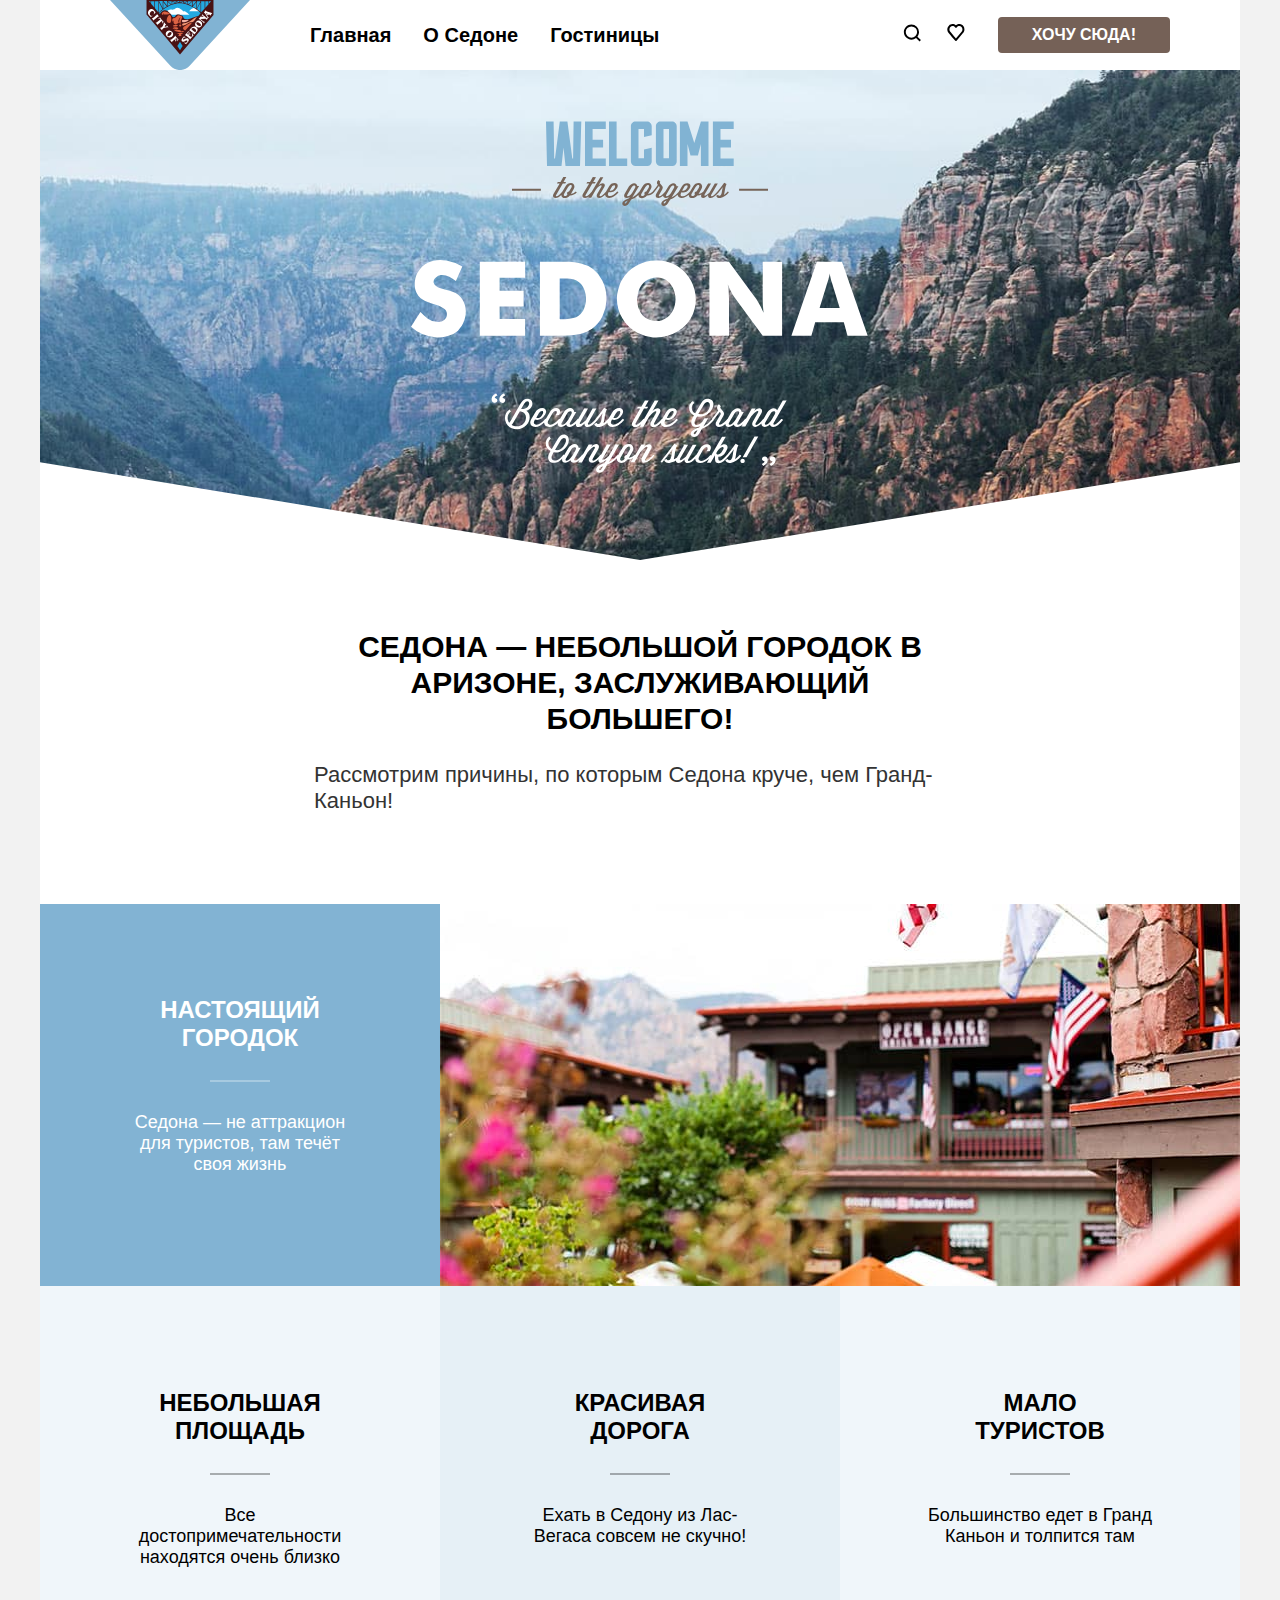
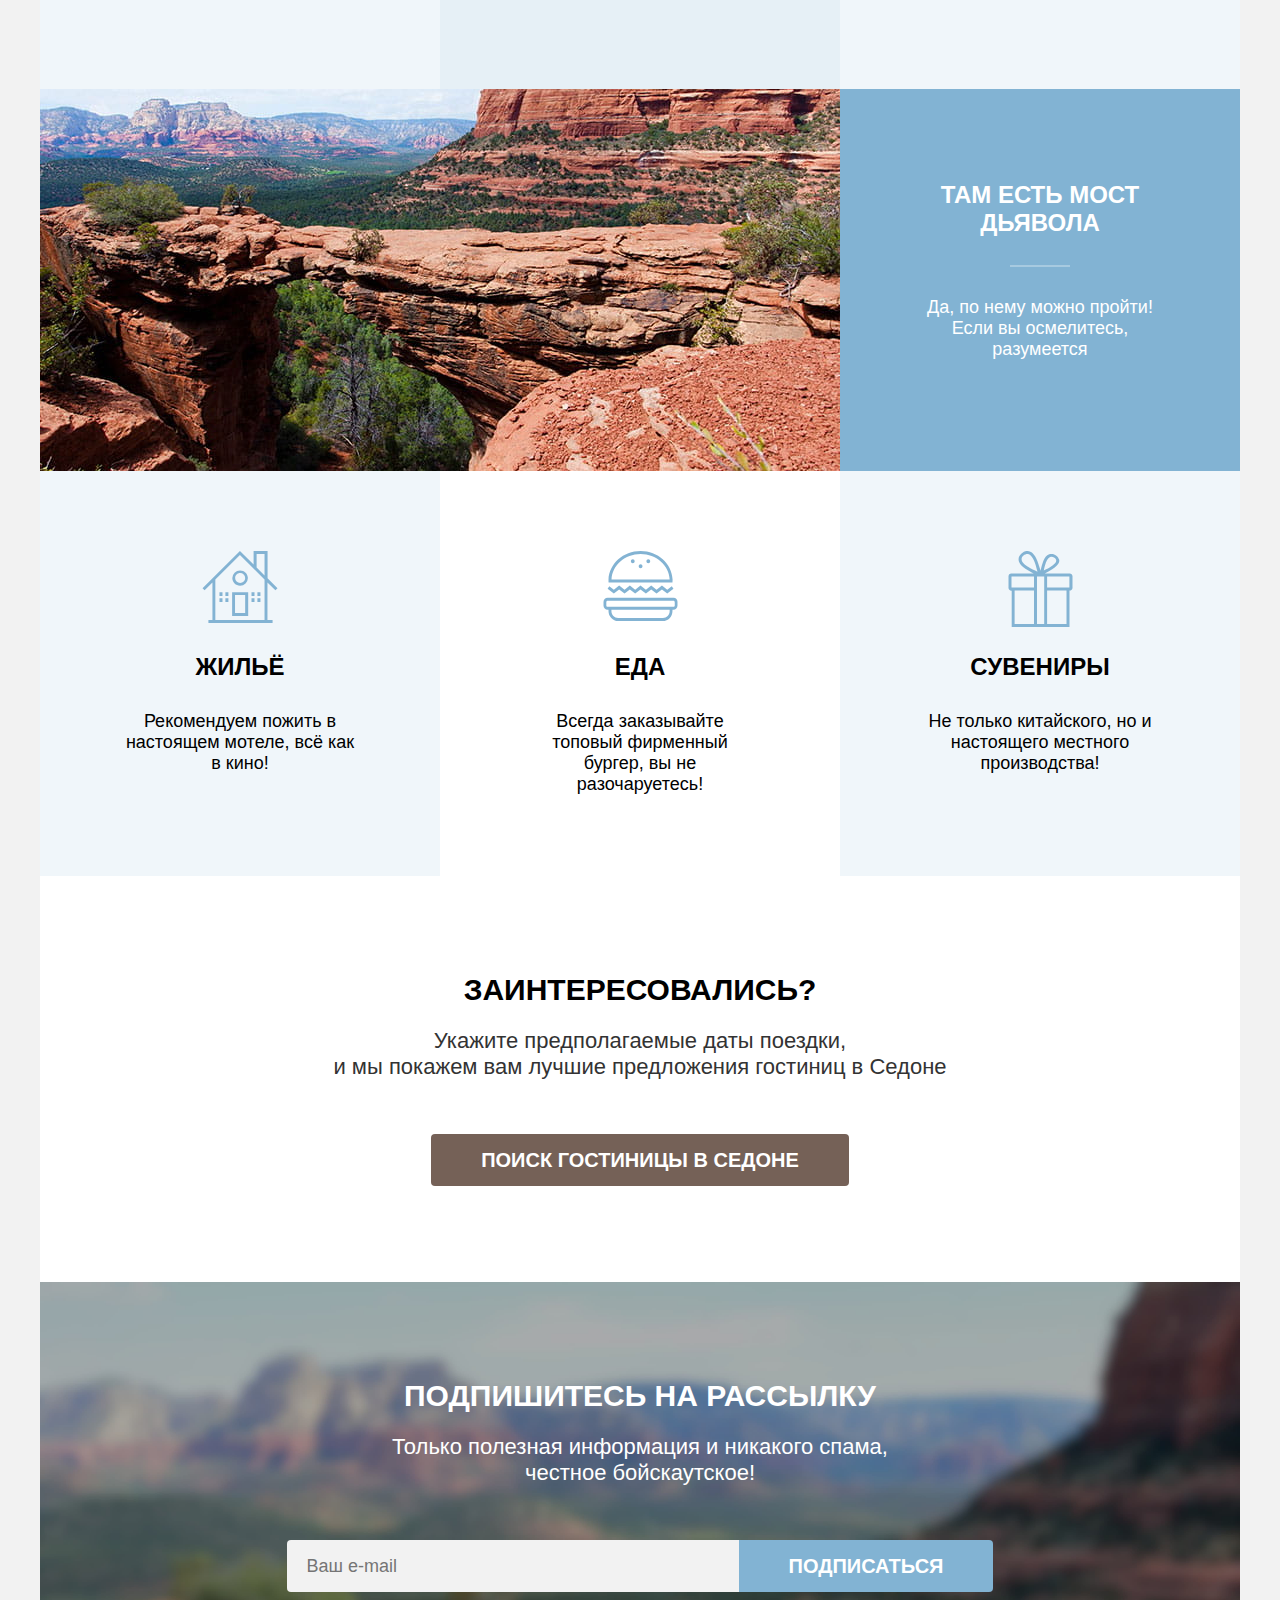
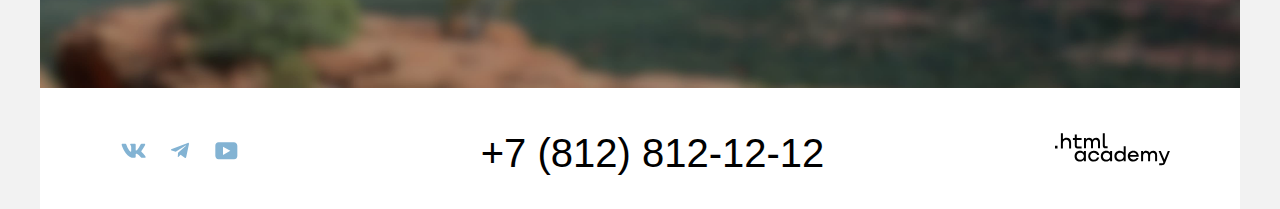
==== index.html @ ad63bca6 "Merge pull request #5 from Nitay99/master" ====
<!DOCTYPE html>
<html lang="ru">
  <head>
    <meta charset="utf-8">
    <title>HTML Academy: Седона</title>
    <link rel="stylesheet" href="styles/style.css">
  </head>
  <body>
    <div class="wrapper">
      <header class="page-header" data-test="header">
        <div class="container header-container">
          <nav class="navigation">
            <a href="index.html" class="header-logo">
              <img src="images/header/logo-sedona.svg" class="header-logo-image" width="140" height="70" alt="Логотип Седона">
            </a>
            <ul class="menu navigation-list">
              <li class="navigation-item">
                <a class="navigation-link navigation-link-current">Главная</a>
              </li>
              <li class="navigation-item">
                <a class="navigation-link" href="#">О Седоне</a>
              </li>
              <li class="navigation-item">
                <a class="navigation-link" href="catalog.html">Гостиницы</a>
              </li>
            </ul>
          </nav>

          <ul class="menu menu-user">
            <li class="menu-user-item menu-user-item-search">
              <a class="menu-user-button menu-user-button-search" href="">
                <img src="images/header/icon-search.svg" alt="Поиск" width="18" height="18" class="menu-user-button-image">
              </a>
            </li>
            <li class="menu-user-item menu-user-item-favorites">
              <a class="menu-user-button menu-user-button-favorites" href="">
                <img src="images/header/icon-heart.svg" alt="Избранное" width="18" height="17" class="menu-user-button-image">
              </a>
            </li>
            <li class="menu-user-item menu-user-item-booking">
              <button class="button menu-user-button-booking" type="button">Хочу сюда!</button>
            </li>
          </ul>
        </div>
      </header>

      <main class="main-index main-container" data-test="main">

        <section class="hero" data-test="hero">
          <h1 class="visually-hidden">Городок Седона</h1>
          <img class="hero-logo" src="images/hero/welcome-to-sedona.svg" width="458" height="352" alt="Welcome to the gorgeous SEDONA. Because the grand canyon sucks!">
        </section>

        <section class="preview">
          <h2 class="section-title preview-title">Седона — небольшой городок в Аризоне,
            заслуживающий большего!</h2>
          <p class="preview-description">Рассмотрим причины, по которым Седона круче, чем Гранд-Каньон!</p>
        </section>

        <section class="advantages" data-test="advantages">
          <ul class="advantages-list">
            <li class="advantages-item advantages-item-bg-image advantages-item-bg-image-hotel">
              <h3 class="advantages-item-title advantages-item-title-with-white-line">Настоящий городок</h3>
              <p class="advantages-item-description">Седона — не аттракцион для туристов, там течёт своя жизнь</p>
            </li>
            <li class="advantages-item advantages-item-bg advantages-item-bg-light">
              <h3 class="advantages-item-title advantages-item-title-with-gray-line">Небольшая площадь</h3>
              <p class="advantages-item-description">Все достопримечательности находятся очень близко</p>
            </li>
            <li class="advantages-item advantages-item-bg advantages-item-bg-dark">
              <h3 class="advantages-item-title advantages-item-title-with-gray-line">Красивая<br> дорога</h3>
              <p class="advantages-item-description">Ехать в Седону из Лас-Вегаса совсем не скучно!</p>
            </li>
            <li class="advantages-item advantages-item-bg advantages-item-bg-light">
              <h3 class="advantages-item-title advantages-item-title-with-gray-line">Мало<br> туристов</h3>
              <p class="advantages-item-description">Большинство едет в Гранд Каньон и толпится там</p>
            </li>
            <li class="advantages-item advantages-item-bg-image advantages-item-bg-image-bridge">
              <h3 class="advantages-item-title advantages-item-title-with-white-line">Там есть мост дьявола</h3>
              <p class="advantages-item-description">Да, по нему можно пройти! Если вы осмелитесь, разумеется</p>
            </li>
          </ul>

          <ul class="services-list advantages-list">
            <li class="services-item advantages-item-bg advantages-item-bg-light">
              <h3 class="services-item-title services-item-title-img-home advantages-item-title">Жильё</h3>
              <p class="services-item-description advantages-item-description">Рекомендуем пожить в настоящем мотеле, всё как в кино!</p>
            </li>
            <li class="services-item advantages-item-bg">
              <h3 class="services-item-title services-item-title-img-food advantages-item-title">Еда</h3>
              <p class="advantages-item-description">Всегда заказывайте топовый фирменный бургер, вы не разочаруетесь!</p>
            </li>
            <li class="services-item advantages-item-bg advantages-item-bg-light">
              <h3 class="services-item-title services-item-title-img-gift advantages-item-title">Сувениры</h3>
              <p class="services-item-description advantages-item-description">Не только китайского, но и настоящего местного производства!</p>
            </li>
          </ul>
        </section>

        <section class="search section-container" data-test="search">
          <h2 class="section-title search-title">Заинтересовались?</h2>
          <p class="search-text">Укажите предполагаемые даты поездки,<br> и мы покажем вам лучшие предложения гостиниц в Седоне</p>
          <a class="button search-button" href="#">Поиск гостиницы в Седоне</a>
        </section>

        <section class="subscribe subscribe-main section-container" data-test="subscribe">
          <h2 class="section-title subscribe-title">Подпишитесь на рассылку</h2>
          <p class="subscribe-text">Только полезная информация и никакого спама,<br> честное бойскаутское!</p>
          <form class="subscribe-form" action="https://echo.htmlacademy.ru/" method="post">
            <label for="subscribe-email" class="visually-hidden">Введите Email</label>
            <input class="subscribe-field" placeholder="Ваш e-mail" type="email" name="subscribe-email" id="subscribe-email" required>
            <button class="button subscribe-button" type="submit">Подписаться</button>
          </form>
        </section>
      </main>

      <footer class="page-footer" data-test="footer">
        <div class="container footer-container">
          <ul class="footer-social-list">
            <li class="footer-social-item">
              <a class="footer-social-link footer-social-link-vk" href="https://vk.com/htmlacademy">
                <img src="images/footer/logo-vk.svg" alt="Вконтакте" class="footer-social-link-logo">
              </a>
            </li>
            <li class="footer-social-item">
              <a class="footer-social-link footer-social-link-telegram" href="https://t.me/htmlacademy">
                <img src="images/footer/logo-telegram.svg" alt="Телеграм" class="footer-social-link-logo">
              </a>
            </li>
            <li class="footer-social-item">
              <a class="footer-social-link footer-social-link-youtube" href="https://www.youtube.com/user/htmlacademyru">
                <img src="images/footer/logo-youtube.svg" alt="Ютуб" class="footer-social-link-logo">
              </a>
            </li>
          </ul>
          <a class="footer-contacts-phone" href="tel:+78128121212">+7 (812) 812-12-12</a>
          <a class="footer-contacts-htmlacademy-link" href="https://htmlacademy.ru/">
            <img class="htmlacademy-logo" src="images/footer/logo-htmlacademy.svg" width="115" height="33" alt="html academy">
          </a>
        </div>
      </footer>
    </div>
  </body>
</html>
---- styles/style.css ----
@font-face {
  font-family: "PT Sans";
  font-style: normal;
  font-weight: 400;
  src: url("../fonts/ptsans-400.woff2") format("woff2");
  font-display: swap;
}

@font-face {
  font-family: "PT Sans";
  font-style: normal;
  font-weight: 700;
  src: url("../fonts/ptsans-700.woff2") format("woff2");
  font-display: swap;
}

html {
  height: 100%;
}

body {
  margin: 0;
  font-family: "PT Sans", sans-serif;
  font-size: 18px;
  line-height: 21px;
  color: #000000;
  background-color: #F2F2F2;
  display: flex;
  min-height: 100%;
}

.wrapper {
  width: 1200px;
  margin: 0 auto;
  background-color: #FFFFFF;
  display: flex;
  flex-direction: column;
}

.visually-hidden {
  position: absolute;
  clip: rect(0 0 0 0);
  width: 1px;
  height: 1px;
  margin: -1px;
}

.container {
  width: 1060px;
  margin: 0 auto;
}

.main-container {
  flex-grow: 1;
}

.button {
  font-family: "PT Sans", sans-serif;
  font-weight: 700;
  font-size: 16px;
  line-height: 20px;
  text-transform: uppercase;
  border: none;
  border-radius: 4px;
}

.section-title {
  margin: 0 0 20px 0;
  font-size: 30px;
  line-height: 36px;
  text-transform: uppercase;
}

.page-header {
  color: #000000;
}

.header-container {
  display: flex;
}

.header-logo {
  width: 140px;
  margin-right: 44px;
}

.header-logo-image {
  vertical-align: bottom;
}

.navigation {
  display: flex;
}

.menu {
  margin: 0;
  padding-left: 0;
  list-style: none;
  display: flex;
  align-items: center;
}

.navigation-list {
  width: 450px;
}

.navigation-item {
  display: flex ;
}

.navigation-link {
  padding: 20px 16px;
  font-size: 20px;
  line-height: 24px;
  font-weight: 700;
  color: #000000;
  text-decoration: none;
}

.menu-user {
  max-width: 300px;
  margin-left: auto;
}

.menu-user-item-search {
  margin-right: 26px;
}

.menu-user-item-favorites {
  margin-right: 33px;
}

.menu-user-item-booking {

}

.menu-user-button {

}

.menu-user-button-image {

}

.menu-user-button-booking {
  padding: 8px 34px;
  color: #FFFFFF;
  background: #756157;
}

.hero {
  color: #000000;
  background:
    url("../images/hero/divider.svg") bottom,
    url("../images/hero/mountains.jpg");
  background-color: #493e3e;
  text-align: center;
  background-size: cover;
  background-repeat: no-repeat;
  padding-top: 51px;
  padding-bottom: 82px;
}

.hero-logo {

}

.preview {
  padding: 69px 274px 90px 274px;
}

.preview-title {
  margin-bottom: 25px;
  text-align: center;
}

.preview-description {
  margin-top: 0;
  margin-bottom: 0;
  color: #333333;
  font-size: 22px;
  line-height: 26px;
}

.advantages {

}

.advantages-list {
  margin: 0;
  padding-left: 0;
  text-align: center;
  list-style: none;
  display: flex;
  flex-wrap: wrap;
}

.advantages-item {


}

.advantages-item-bg {
  box-sizing: border-box;
  width: 400px;
  padding: 103px 85px 121px;
}

.advantages-item-bg-image {
  color: #FFFFFF;
  width: 100%;
  padding-top: 92px;
  padding-bottom: 111px;
}

.advantages-item-bg-image-hotel {
  padding-right: 885px;
  padding-left: 85px;
  background: url("../images/advantages/hotel.jpg") no-repeat right;
  background-color: #82B3D3;
}

.advantages-item-bg-image-bridge {
  padding-left: 885px;
  padding-right: 85px;
  background: url("../images/advantages/devil-bridge.jpg") no-repeat left;
  background-color: #82B3D3;
}

.advantages-item-bg-light {
  background-color: rgba(131, 179, 211, 0.12);
}

.advantages-item-bg-dark {
  background-color: rgba(131, 179, 211, 0.2);
}

.advantages-item-title {
  font-size: 24px;
  line-height: 28px;
  text-transform: uppercase;
  margin-top: 0;
  margin-bottom: 30px;
  padding-bottom: 30px;
}

.advantages-item-title-with-white-line {
  background: url("../images/advantages/border-line-white.svg") no-repeat bottom;
}

.advantages-item-title-with-gray-line {
  background: url("../images/advantages/border-line-gray.svg") no-repeat bottom;
}

.advantages-item-description {
  margin: 0;
}

.services-list {

}

.services-item {
  padding-top: 80px;
  padding-bottom: 81px;
}

.services-item-title {
  padding-top: 102px;
  padding-bottom: 0;
  margin-bottom: 30px;
  background-repeat: no-repeat;
  background-position: top;
}

.services-item-title-img-home {
  background-image: url("../images/advantages/icon-home.svg");
}

.services-item-title-img-food {
  background-image: url("../images/advantages/icon-food.svg");
}

.services-item-title-img-gift {
  background-image: url("../images/advantages/icon-gift.svg");
}

.section-container {
  padding: 96px 0;
  display: flex;
  flex-direction: column;
  align-items: center;
}

.search {

}

.search-title {

}

.search-text {
  margin-top: 0;
  margin-bottom: 54px;
  text-align: center;
  font-size: 22px;
  line-height: 26px;
  color: #333333;
}

.search-button {
  background-color: #756157;
  color: #FFFFFF;
  font-size: 20px;
  line-height: 36px;
  text-decoration: none;
  padding: 8px 50px;
}

.subscribe {

}

.subscribe-main {
  color: #FFFFFF;
  background-image: url("../images/subscribe/devil-bridge-blurry.jpg");
  background-color: LightSeaGreen;
  background-repeat: no-repeat;
  background-size: cover;
  background-position: top;
}

.subscribe-title {

}

.subscribe-text {
  font-size: 22px;
  line-height: 26px;
  text-align: center;

  margin-top: 0;
  margin-bottom: 54px;
}

.subscribe-form {
  display: flex;
}

.subscribe-field {
  font-family: 'PT Sans', sans-serif;
  font-size: 18px;
  line-height: 24px;
  width: 452px;
  padding: 14px 20px;
  box-sizing: border-box;
  border: none;
  border-radius: 4px 0 0 4px;
  background-color: #F2F2F2;
}

.subscribe-button {
  color: #FFFFFF;
  background-color: #82B3D3;
  font-size: 20px;
  line-height: 36px;
  padding: 8px 50px;
  border-radius: 0 4px 4px 0;
}

.page-footer {
  padding: 45px 0 35px;

}

.footer-container {
  display: flex;
  justify-content: space-between;
}

.footer-social-list {
  list-style: none;
  padding: 0;
  margin: 0;
  display: flex;
}

.footer-social-item {
  display: flex;

}

.footer-social-link {

}

.footer-social-link-vk {
  padding: 9px 11px;
}

.footer-social-link-telegram {
  padding: 9px 14px;
}

.footer-social-link-youtube {
  padding: 9px 12px;
}

.footer-social-link-logo {

}

.footer-contacts-phone {
  font-size: 40px;
  line-height: 40px;
  color: #000000;
  text-decoration: none;
}


/* Каталог */


.catalog-filter {
  color: #FFFFFF;
  background: url("../images/catalog/mountains-blurry.jpg") no-repeat;
  background-size: cover;
  background-color: LightSeaGreen;
  padding: 35px 0 70px;
}

.main-inner-title {
  font-size: 60px;
  line-height: 78px;
  margin-top: 0;
  margin-bottom: 8px;
}

.catalog-breadcrumbs {
  margin-top: 0;
  margin-bottom: 40px;
}

.catalog-breadcrumbs-link {
  font-size: 16px;
}

.catalog-filter-form {
  display: flex;
}

.catalog-filter-column-1 {
  width: 371px;
  display: flex;
  justify-content: space-between;
  margin-right: auto;
}

.catalog-filter-group {
  width: 151px;
  margin: 0;
  padding: 0;
  border: none;
}

.catalog-filter-title {
  font-weight: 700;
  font-size: 20px;
  line-height: 24px;
  margin-top: 0;
  margin-bottom: 32px;
}

.catalog-filter-list {
  list-style: none;
  margin: 0;
  padding: 0;
}

.catalog-filter-item {
  margin-bottom: 16px;
}

.catalog-filter-item:last-child {
  margin-bottom: 0;
}


.catalog-filter-control {
  line-height: 23px;
}

.catalog-filter-control-input {
  margin: 0;
  margin-right: 16px;
}

.catalog-filter-column-2 {
  width: 550px;
  display: flex;
  justify-content: space-between;
  align-items: flex-end;
}

.catalog-filter-price {
  display: flex;
  flex-direction: column;
}

.catalog-filter-price-input {
  font-family: 'PT Sans', sans-serif;
  font-weight: 700;
  font-size: 18px;
  line-height: 24px;
  background-color: #F2F2F2;
  color: #000000;
}

.catalog-filter-price-input::placeholder {
  text-align: right;
  line-height: 24px;
}

.button-filter {
  color: #FFFFFF;
  padding: 8px 50px;
}

.button-submit-filter {
  background-color: #82B3D3;
  margin-bottom: 32px;
}

.button-reset-filter {
  background-color: transparent;
}

.hotel-sort {
  padding-top: 50px;
  margin-bottom: 40px;
}

.hotel-sort-container {
  display: flex;
  align-items: center;
}

.hotel-sort-text {
  margin-bottom: 0;
  font-weight: 700;
}

.select-control {
  font-family: 'PT Sans';
  font-size: 18px;
  line-height: 21px;
}

.hotel-variants {
  padding-bottom: 60px;
}

.hotel-list {
  margin: 0;
  padding: 0;
  list-style: none;
  /*display: flex;
  flex-wrap: wrap;
  justify-content: space-between;*/
}

.hotel-card {
  width: 340px;
  box-sizing: border-box;
  display: inline-block;
  padding: 20px;
  margin: 0;
  margin-right: 15px;
  color: #333333;
  border: 1px solid #E6E6E6;
  border-radius: 4px;
}

.hotel-card:nth-child(3n) {
  margin-right: 0;
}

.hotel-card:nth-child(n + 4) {
  margin-top: 20px;
}

.hotel-card-link {

}

.hotel-card-image {
  vertical-align: bottom;
}


.hotel-card-title {
  font-size: 24px;
  line-height: 28px;
  color: #000000;
  margin: 16px 0 16px;
}

.hotel-card-row {
  margin-top: 0;
  margin-bottom: 16px;
  display: flex;
}

.hotel-card-info {

}

.hotel-card-type {

}

.hotel-card-price {
  margin-left: auto;
}

.hotel-card-buttons {

}

.hotel-card-button-by {
  color: #FFFFFF;
  background-color: #756157;
  text-decoration: none;
  padding: 8px 26px;
}

.hotel-card-button-favorites {
  color: #FFFFFF;
  background: #82B3D3;
  padding: 8px 20px;
  margin-left: auto;
}

.hotel-card-button-active {
  padding: 8px 18px;
  background-color: #7DB54F;;
}

.hotel-card-rating {
  margin: 0;
}

.hotel-card-rating-button {
  font-weight: 400;

  background-color: #F2F2F2;
  padding: 9px 22px 8px;
}

.pagination {
  list-style: none;
  margin: 0;
  margin-top: 40px;
  padding: 0;
  padding-top: 40px;
  border-top: 1px solid #E6E6E6;
  display: flex;
}

.pagination-item {
  margin-right: 8px;
  display: flex;
}

.pagination-link {
  background-color: #82B3D3;
  color: #FFFFFF;
  text-decoration: none;
  font-weight: 700;
  font-size: 20px;
  line-height: 36px;
  padding: 17px 24px;
  border-radius: 4px;
}

.pagination-link-current {
  color: #000000;
  background-color: #F2F2F2;
}

.pagination-link-further {
  color: #000000;
  background-color: transparent;
}
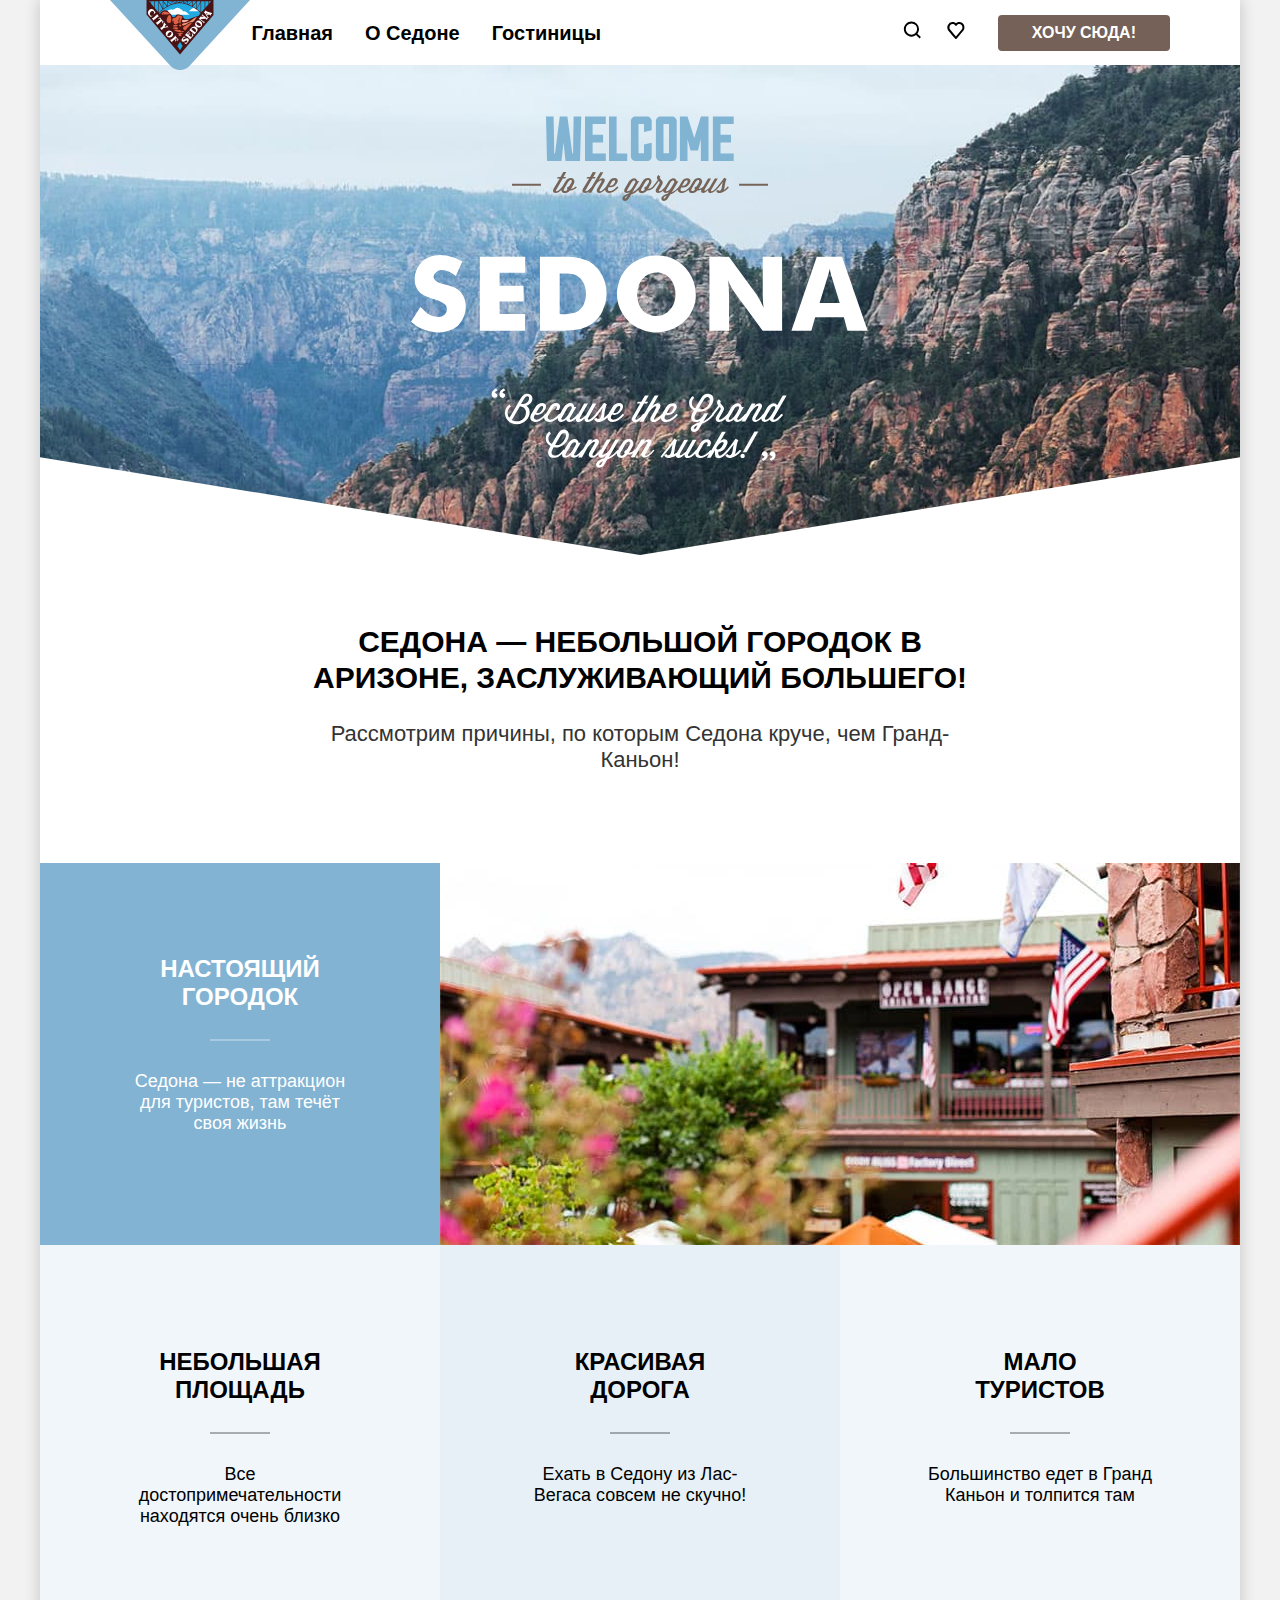
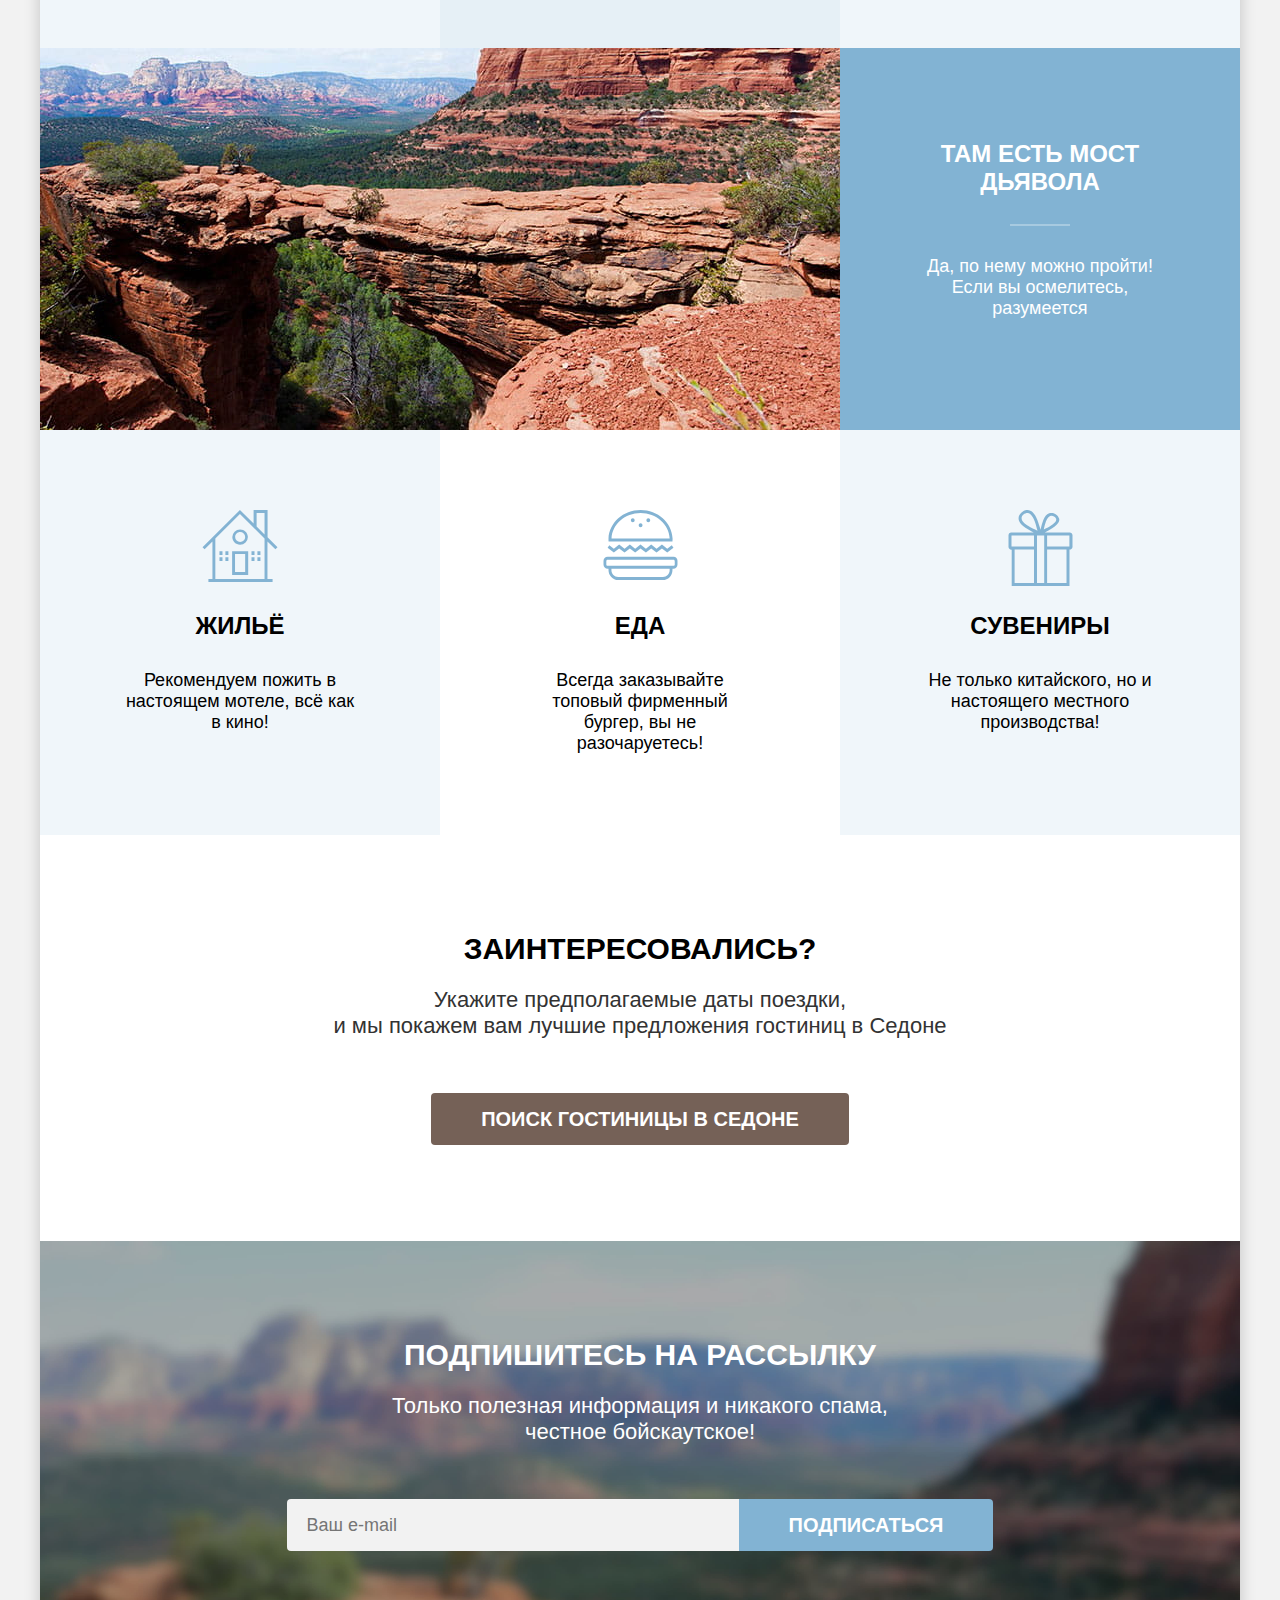
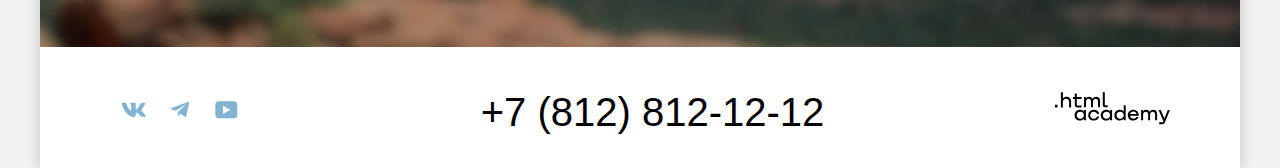
==== commit 6634f93f: "Добавляет враперу тень" ====
--- a/index.html
+++ b/index.html
@@ -60,23 +60,23 @@
         <section class="advantages" data-test="advantages">
           <ul class="advantages-list">
             <li class="advantages-item advantages-item-bg-image advantages-item-bg-image-hotel">
-              <h3 class="advantages-item-title advantages-item-title-with-white-line">Настоящий городок</h3>
+              <h3 class="advantages-item-title advantages-item-title-white-line">Настоящий городок</h3>
               <p class="advantages-item-description">Седона — не аттракцион для туристов, там течёт своя жизнь</p>
             </li>
             <li class="advantages-item advantages-item-bg advantages-item-bg-light">
-              <h3 class="advantages-item-title advantages-item-title-with-gray-line">Небольшая площадь</h3>
+              <h3 class="advantages-item-title advantages-item-title-gray-line">Небольшая площадь</h3>
               <p class="advantages-item-description">Все достопримечательности находятся очень близко</p>
             </li>
             <li class="advantages-item advantages-item-bg advantages-item-bg-dark">
-              <h3 class="advantages-item-title advantages-item-title-with-gray-line">Красивая<br> дорога</h3>
+              <h3 class="advantages-item-title advantages-item-title-gray-line">Красивая<br> дорога</h3>
               <p class="advantages-item-description">Ехать в Седону из Лас-Вегаса совсем не скучно!</p>
             </li>
             <li class="advantages-item advantages-item-bg advantages-item-bg-light">
-              <h3 class="advantages-item-title advantages-item-title-with-gray-line">Мало<br> туристов</h3>
+              <h3 class="advantages-item-title advantages-item-title-gray-line">Мало<br> туристов</h3>
               <p class="advantages-item-description">Большинство едет в Гранд Каньон и толпится там</p>
             </li>
             <li class="advantages-item advantages-item-bg-image advantages-item-bg-image-bridge">
-              <h3 class="advantages-item-title advantages-item-title-with-white-line">Там есть мост дьявола</h3>
+              <h3 class="advantages-item-title advantages-item-title-white-line">Там есть мост дьявола</h3>
               <p class="advantages-item-description">Да, по нему можно пройти! Если вы осмелитесь, разумеется</p>
             </li>
           </ul>
--- a/styles/style.css
+++ b/styles/style.css
@@ -33,6 +33,7 @@
   width: 1200px;
   margin: 0 auto;
   background-color: #FFFFFF;
+  box-shadow: 0 0 15px rgba(0, 0, 0, 0.2);
   display: flex;
   flex-direction: column;
 }
@@ -82,14 +83,18 @@
 .header-logo {
   width: 140px;
   margin-right: 44px;
+  position: absolute;
 }
 
 .header-logo-image {
   vertical-align: bottom;
+
 }
 
 .navigation {
-  display: flex;
+  width: 507px;
+  display: flex;
+  justify-content: space-between;
 }
 
 .menu {
@@ -98,10 +103,12 @@
   list-style: none;
   display: flex;
   align-items: center;
+  flex-wrap: wrap;
 }
 
 .navigation-list {
-  width: 450px;
+
+  margin-left: auto;
 }
 
 .navigation-item {
@@ -122,12 +129,16 @@
   margin-left: auto;
 }
 
+.menu-user-item {
+  display: flex;
+}
+
 .menu-user-item-search {
-  margin-right: 26px;
+
 }
 
 .menu-user-item-favorites {
-  margin-right: 33px;
+  margin-right: 20px;
 }
 
 .menu-user-item-booking {
@@ -135,7 +146,7 @@
 }
 
 .menu-user-button {
-
+  padding: 21px 13px;
 }
 
 .menu-user-button-image {
@@ -145,16 +156,17 @@
 .menu-user-button-booking {
   padding: 8px 34px;
   color: #FFFFFF;
-  background: #756157;
+  background-color: #756157;
 }
 
 .hero {
   color: #000000;
-  background:
-    url("../images/hero/divider.svg") bottom,
+  text-align: center;
+  background-image:
+    url("../images/hero/divider.svg"),
     url("../images/hero/mountains.jpg");
+  background-position: bottom;
   background-color: #493e3e;
-  text-align: center;
   background-size: cover;
   background-repeat: no-repeat;
   padding-top: 51px;
@@ -166,7 +178,7 @@
 }
 
 .preview {
-  padding: 69px 274px 90px 274px;
+  padding: 69px 260px 90px;
 }
 
 .preview-title {
@@ -180,6 +192,7 @@
   color: #333333;
   font-size: 22px;
   line-height: 26px;
+  text-align: center;
 }
 
 .advantages {
@@ -216,14 +229,18 @@
 .advantages-item-bg-image-hotel {
   padding-right: 885px;
   padding-left: 85px;
-  background: url("../images/advantages/hotel.jpg") no-repeat right;
+  background-image: url("../images/advantages/hotel.jpg");
+  background-repeat: no-repeat;
+  background-position: right;
   background-color: #82B3D3;
 }
 
 .advantages-item-bg-image-bridge {
   padding-left: 885px;
   padding-right: 85px;
-  background: url("../images/advantages/devil-bridge.jpg") no-repeat left;
+  background-image: url("../images/advantages/devil-bridge.jpg");
+  background-repeat: no-repeat;
+  background-position: left;
   background-color: #82B3D3;
 }
 
@@ -244,11 +261,11 @@
   padding-bottom: 30px;
 }
 
-.advantages-item-title-with-white-line {
+.advantages-item-title-white-line {
   background: url("../images/advantages/border-line-white.svg") no-repeat bottom;
 }
 
-.advantages-item-title-with-gray-line {
+.advantages-item-title-gray-line {
   background: url("../images/advantages/border-line-gray.svg") no-repeat bottom;
 }
 
@@ -325,7 +342,7 @@
 .subscribe-main {
   color: #FFFFFF;
   background-image: url("../images/subscribe/devil-bridge-blurry.jpg");
-  background-color: LightSeaGreen;
+  background-color: #82B3D3;
   background-repeat: no-repeat;
   background-size: cover;
   background-position: top;
@@ -426,7 +443,7 @@
   color: #FFFFFF;
   background: url("../images/catalog/mountains-blurry.jpg") no-repeat;
   background-size: cover;
-  background-color: LightSeaGreen;
+  background-color: #82B3D3;
   padding: 35px 0 70px;
 }
 
@@ -552,7 +569,7 @@
 }
 
 .select-control {
-  font-family: 'PT Sans';
+  font-family: "PT Sans", sans-serif;
   font-size: 18px;
   line-height: 21px;
 }
@@ -565,18 +582,15 @@
   margin: 0;
   padding: 0;
   list-style: none;
-  /*display: flex;
+  display: flex;
   flex-wrap: wrap;
-  justify-content: space-between;*/
 }
 
 .hotel-card {
   width: 340px;
   box-sizing: border-box;
-  display: inline-block;
   padding: 20px;
-  margin: 0;
-  margin-right: 15px;
+  margin-right: 20px;
   color: #333333;
   border: 1px solid #E6E6E6;
   border-radius: 4px;
@@ -586,6 +600,7 @@
   margin-right: 0;
 }
 
+
 .hotel-card:nth-child(n + 4) {
   margin-top: 20px;
 }
@@ -612,6 +627,10 @@
   display: flex;
 }
 
+.hotel-card-row:last-child {
+  margin-bottom: 0;
+}
+
 .hotel-card-info {
 
 }
@@ -630,14 +649,14 @@
 
 .hotel-card-button-by {
   color: #FFFFFF;
+  text-decoration: none;
   background-color: #756157;
-  text-decoration: none;
   padding: 8px 26px;
 }
 
 .hotel-card-button-favorites {
   color: #FFFFFF;
-  background: #82B3D3;
+  background-color: #82B3D3;
   padding: 8px 20px;
   margin-left: auto;
 }
@@ -653,8 +672,9 @@
 
 .hotel-card-rating-button {
   font-weight: 400;
-
   background-color: #F2F2F2;
+
+  margin-left: auto;
   padding: 9px 22px 8px;
 }
 
@@ -670,17 +690,21 @@
 
 .pagination-item {
   margin-right: 8px;
-  display: flex;
+  /*display: flex;*/
 }
 
 .pagination-link {
+  display: block;
+  width: 60px;
   background-color: #82B3D3;
   color: #FFFFFF;
+  text-align: center;
   text-decoration: none;
+  text-transform: uppercase;
   font-weight: 700;
   font-size: 20px;
   line-height: 36px;
-  padding: 17px 24px;
+  padding: 12px 0 12px;
   border-radius: 4px;
 }
 
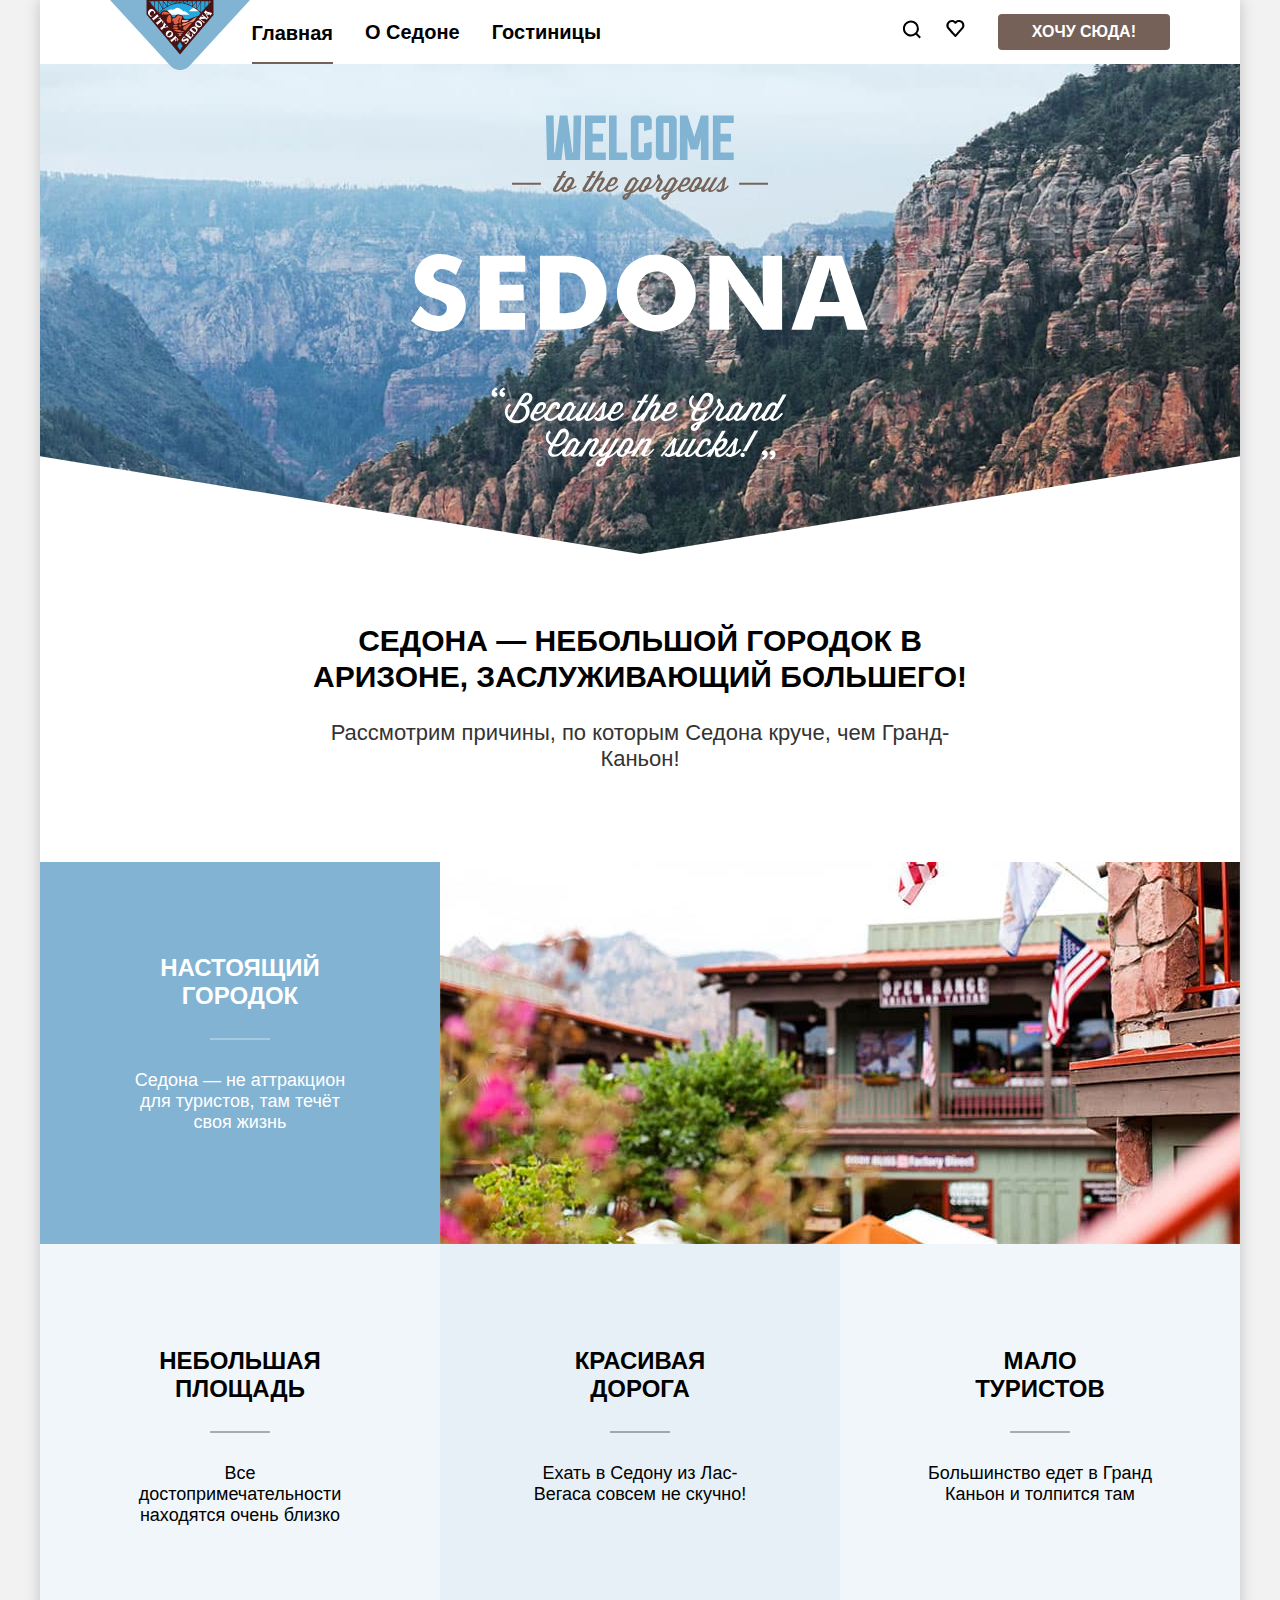
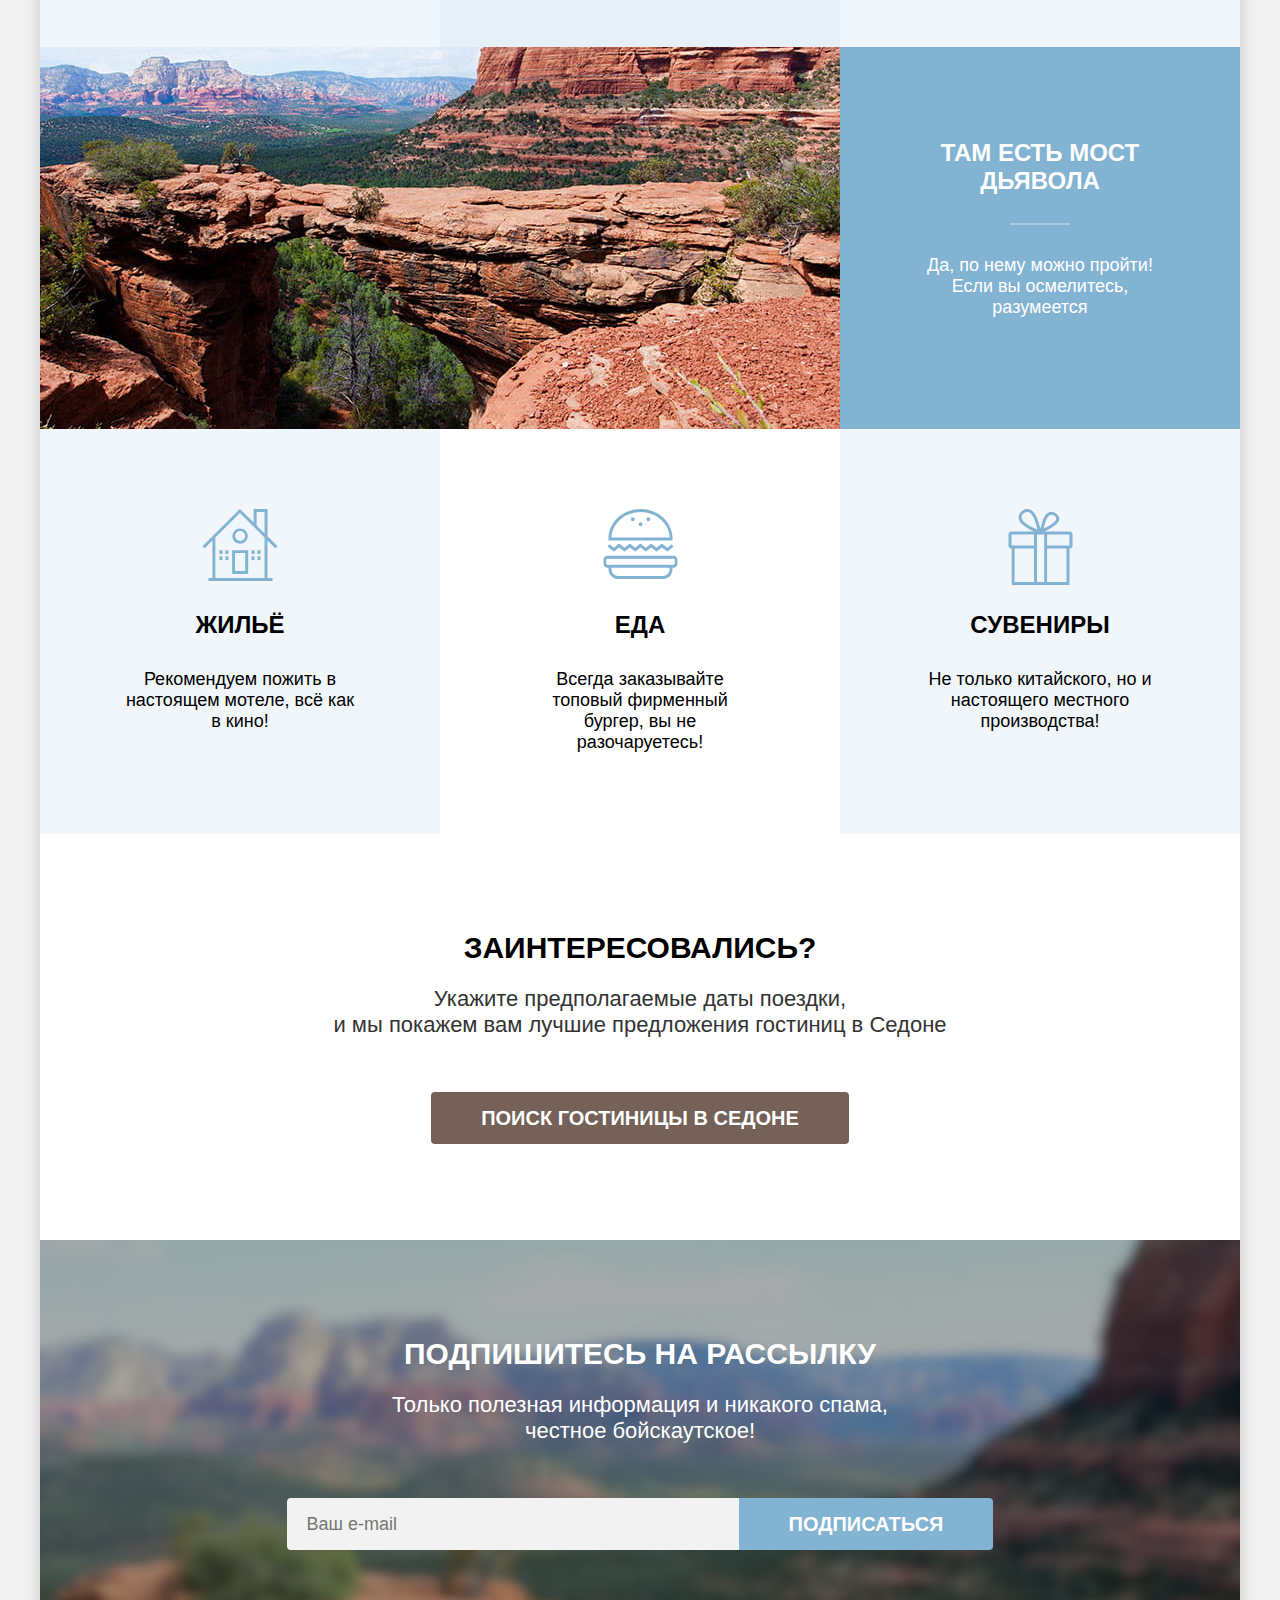
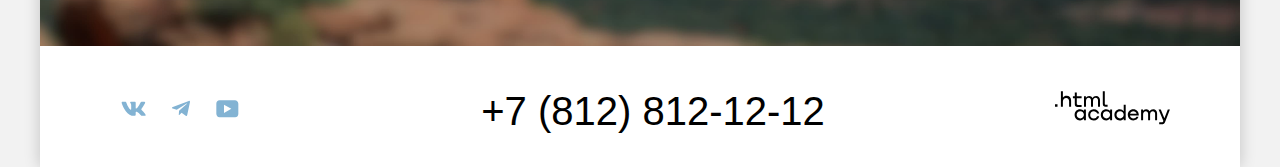
==== commit 8b49e025: "Делает декорации на главной странице" ====
--- a/index.html
+++ b/index.html
@@ -18,23 +18,29 @@
                 <a class="navigation-link navigation-link-current">Главная</a>
               </li>
               <li class="navigation-item">
-                <a class="navigation-link" href="#">О Седоне</a>
+                <a class="navigation-link" href="#"><span>О Седоне</span></a>
               </li>
               <li class="navigation-item">
-                <a class="navigation-link" href="catalog.html">Гостиницы</a>
+                <a class="navigation-link" href="catalog.html"><span>Гостиницы</span></a>
               </li>
             </ul>
           </nav>
 
           <ul class="menu menu-user">
             <li class="menu-user-item menu-user-item-search">
-              <a class="menu-user-button menu-user-button-search" href="">
-                <img src="images/header/icon-search.svg" alt="Поиск" width="18" height="18" class="menu-user-button-image">
+              <a class="menu-user-button menu-user-button-search" href="#">
+                <svg aria-hidden="true" focusable="false" width="19" height="19" viewBox="0 0 19 19" fill="none" xmlns="http://www.w3.org/2000/svg">
+                  <path class="menu-user-icon" d="m18.9 17-3.7-3.67c1-1.3 1.7-2.98 1.7-4.87A8 8 0 0 0 8.9.5C4.5.5.9 4.18.9 8.56a8 8 0 0 0 12.9 6.26l3.7 3.68 1.4-1.5Zm-10-2.48a6 6 0 0 1-6-5.96 6 6 0 0 1 12 0 6 6 0 0 1-6 5.96Z" fill="#000"/>
+                </svg>
+                <span class="visually-hidden">Поиск</span>
               </a>
             </li>
             <li class="menu-user-item menu-user-item-favorites">
-              <a class="menu-user-button menu-user-button-favorites" href="">
-                <img src="images/header/icon-heart.svg" alt="Избранное" width="18" height="17" class="menu-user-button-image">
+              <a class="menu-user-button menu-user-button-favorites" href="#">
+                <svg aria-hidden="true" focusable="false" width="19" height="17" viewBox="0 0 19 17" fill="none" xmlns="http://www.w3.org/2000/svg">
+                  <path class="menu-user-icon" d="M9.3 17a.9.9 0 0 1-.8-.4c-5.4-6.1-6.7-7.5-7-7.9A5.4 5.4 0 0 1 5.9 0c1.3 0 2.5.5 3.5 1.3a5.46 5.46 0 0 1 9 4.1c0 1.3-.5 2.5-1.3 3.4l-7 7.9c-.2.2-.4.3-.8.3Zm-6-9.5c.3.4 3.5 4 6.1 6.9l6.2-7c.5-.5.7-1.2.7-2 0-1.8-1.5-3.3-3.3-3.3-1 0-2 .5-2.7 1.3-.3.3-.6.4-.9.4-.3 0-.6-.2-.8-.4-.7-.8-1.7-1.3-2.7-1.3-1.8 0-3.3 1.5-3.3 3.3-.1.9.3 1.6.7 2.1-.1 0-.1 0 0 0Z" fill="#000"/>
+                </svg>
+                <span class="visually-hidden">Избранное</span>
               </a>
             </li>
             <li class="menu-user-item menu-user-item-booking">
@@ -119,23 +125,34 @@
           <ul class="footer-social-list">
             <li class="footer-social-item">
               <a class="footer-social-link footer-social-link-vk" href="https://vk.com/htmlacademy">
-                <img src="images/footer/logo-vk.svg" alt="Вконтакте" class="footer-social-link-logo">
+                <svg width="25" height="15" viewBox="0 0 25 15" fill="none" xmlns="http://www.w3.org/2000/svg">
+                  <path class="footer-social-icon" fill-rule="evenodd" clip-rule="evenodd" d="M24.12 1.8c.16-.54 0-.94-.8-.94H20.7c-.67 0-.98.34-1.15.73 0 0-1.33 3.2-3.22 5.27-.61.6-.9.8-1.23.8-.16 0-.41-.2-.41-.75v-5.1c0-.66-.19-.95-.74-.95H9.82c-.42 0-.67.3-.67.59 0 .62.95.76 1.04 2.51v3.8c0 .83-.15.98-.48.98-.9 0-3.06-3.2-4.34-6.88-.25-.72-.5-1-1.18-1H1.57c-.75 0-.9.34-.9.73 0 .68.89 4.07 4.14 8.55 2.17 3.06 5.23 4.72 8 4.72 1.68 0 1.88-.37 1.88-1v-2.32c0-.74.16-.88.7-.88.38 0 1.05.19 2.6 1.66 1.79 1.75 2.08 2.54 3.08 2.54h2.63c.75 0 1.12-.37.9-1.1-.23-.72-1.08-1.77-2.2-3.02-.62-.71-1.54-1.48-1.82-1.86-.39-.5-.28-.71 0-1.15 0 0 3.2-4.42 3.54-5.93Z" fill="#83B3D3"/>
+                </svg>
+                <span class="visually-hidden">Вконтакте</span>
               </a>
             </li>
             <li class="footer-social-item">
               <a class="footer-social-link footer-social-link-telegram" href="https://t.me/htmlacademy">
-                <img src="images/footer/logo-telegram.svg" alt="Телеграм" class="footer-social-link-logo">
+                <svg aria-hidden="true" focusable="false" width="18" height="16" viewBox="0 0 18 16" fill="none" xmlns="http://www.w3.org/2000/svg">
+                  <path class="footer-social-icon" d="M16.79.96.84 7.1c-1.09.44-1.08 1.05-.2 1.32l4.1 1.28 9.47-5.98c.44-.27.85-.13.52.17l-7.68 6.93-.28 4.22c.41 0 .6-.2.83-.41l1.99-1.94 4.13 3.06c.77.42 1.31.2 1.5-.71l2.72-12.8c.28-1.1-.43-1.61-1.16-1.28Z" fill="#83B3D3"/>
+                </svg>
+                <span class="visually-hidden">Телеграм</span>
               </a>
             </li>
             <li class="footer-social-item">
               <a class="footer-social-link footer-social-link-youtube" href="https://www.youtube.com/user/htmlacademyru">
-                <img src="images/footer/logo-youtube.svg" alt="Ютуб" class="footer-social-link-logo">
+                <svg aria-hidden="true" focusable="false" width="23" height="18" viewBox="0 0 23 18" fill="none" xmlns="http://www.w3.org/2000/svg">
+                  <path class="footer-social-icon" d="M18.94.36H3.51C1.65.36.33 1.95.33 3.76v10.09c0 1.91 1.32 3.5 3.18 3.5h15.65c1.64 0 3.17-1.59 3.17-3.4V3.76c-.22-1.8-1.53-3.4-3.39-3.4ZM7.99 12.89V4.82l7.34 4.04-7.34 4.03Z" fill="#83B3D3"/>
+                </svg>
+                <span class="visually-hidden">Ютуб</span>
               </a>
             </li>
           </ul>
           <a class="footer-contacts-phone" href="tel:+78128121212">+7 (812) 812-12-12</a>
           <a class="footer-contacts-htmlacademy-link" href="https://htmlacademy.ru/">
-            <img class="htmlacademy-logo" src="images/footer/logo-htmlacademy.svg" width="115" height="33" alt="html academy">
+            <svg aria-hidden="true" focusable="false" width="115" height="34" viewBox="0 0 115 34" fill="none" xmlns="http://www.w3.org/2000/svg">
+              <path class="footer-contacts-icon" d="M0 13.26v2.6h2.5v-2.6H0ZM11.6 4.86c-1.6 0-2.8.7-3.6 1.7h-.1V.36h-2v15.5h2v-5.3c0-2.1 1.3-3.6 3.3-3.6 1.8 0 2.9 1.4 2.9 3.2v5.7h2v-6.1c.1-3-1.8-4.9-4.5-4.9ZM26.6 5.16h-4.8v-3.7h-2v3.8h-1.9v2h1.9v6c0 1.7 1 2.7 2.7 2.7h4.1v-2h-3.7c-.7 0-1.1-.4-1.1-1.1v-5.7h4.8v-2ZM41.1 4.96c-1.6 0-2.9.8-3.5 2.1h-.1c-.6-1.2-1.8-2.1-3.4-2.1-1.4 0-2.5.8-3.1 1.8h-.1v-1.6H29v10.6h2v-5.4c0-2 1-3.5 2.6-3.5 1.5 0 2.4 1 2.4 2.6v6.3h2v-5.6c0-2.4 1.4-3.3 2.6-3.3 1.5 0 2.4 1 2.4 2.6v6.3h2v-6.5c.1-2.5-1.4-4.3-3.9-4.3ZM47.8 13.06c0 1.7 1 2.7 2.8 2.7h2v-2h-1.7c-.7 0-1.1-.4-1.1-1.1V.36h-2v12.7ZM28.9 20.06c-.9-1.1-2.2-1.8-3.9-1.8-3.1 0-5.4 2.3-5.4 5.6s2.3 5.6 5.4 5.6c1.8 0 3-.8 3.8-1.9h.1v1.6h2v-10.6h-2v1.5Zm-3.6 7.4c-2.2 0-3.6-1.6-3.6-3.6s1.4-3.6 3.6-3.6 3.6 1.6 3.6 3.6c0 1.9-1.4 3.6-3.6 3.6ZM44.2 22.36c-.5-2.4-2.6-4.1-5.4-4.1a5.4 5.4 0 0 0-5.6 5.6c0 3.1 2.2 5.6 5.6 5.6 2.8 0 4.9-1.8 5.4-4.2h-2.1a3.4 3.4 0 0 1-3.3 2.3c-2.2 0-3.6-1.6-3.6-3.6s1.4-3.6 3.6-3.6c1.6 0 2.8 1 3.3 2.2h2.1v-.2ZM55.1 20.06c-.9-1.1-2.2-1.8-3.9-1.8-3.1 0-5.4 2.3-5.4 5.6s2.3 5.6 5.4 5.6c1.8 0 3-.8 3.8-1.9h.1v1.6h2v-10.6h-2v1.5Zm-3.6 7.4c-2.2 0-3.6-1.6-3.6-3.6s1.4-3.6 3.6-3.6 3.6 1.6 3.6 3.6c0 1.9-1.5 3.6-3.6 3.6ZM68.7 20.16c-.9-1.1-2.2-1.9-3.9-1.9-3.1 0-5.4 2.3-5.4 5.6s2.2 5.6 5.4 5.6c1.7 0 3-.8 3.8-1.8h.1v1.5h2v-15.4h-2v6.4Zm-3.6 7.3c-2.2 0-3.6-1.6-3.6-3.6s1.4-3.6 3.6-3.6 3.6 1.6 3.6 3.6c-.1 2-1.5 3.6-3.6 3.6ZM78.3 18.26c-3.3 0-5.5 2.5-5.5 5.6 0 3 2.1 5.6 5.5 5.6 2.5 0 4.5-1.3 5.2-3.6h-2.1c-.5 1-1.6 1.6-3 1.6-1.9 0-3.3-1.3-3.4-2.9h8.8c.2-3.6-2-6.3-5.5-6.3Zm0 1.9c1.7 0 3 1 3.3 2.6h-6.5c.3-1.5 1.5-2.6 3.2-2.6ZM98.2 18.26c-1.6 0-2.9.8-3.6 2h-.1c-.6-1.2-1.8-2-3.4-2-1.4 0-2.5.7-3.1 1.8v-1.5h-1.9v10.6h2v-5.4c0-2 1-3.4 2.6-3.5 1.5 0 2.4 1 2.4 2.6v6.3h2v-5.6c0-2.4 1.4-3.3 2.6-3.3 1.5 0 2.4 1 2.4 2.6v6.3h2v-6.5c.1-2.6-1.4-4.4-3.9-4.4ZM109.4 27.36l-3.6-8.9h-2.2l4.8 11.6c-.3.9-.7 1.2-1.7 1.2h-2.5v2h2.5c1.8 0 2.8-.8 3.5-2.6l4.7-12.2h-2.1l-3.4 8.9Z" fill="#000"/>
+            </svg>
           </a>
         </div>
       </footer>
--- a/styles/style.css
+++ b/styles/style.css
@@ -40,10 +40,13 @@
 
 .visually-hidden {
   position: absolute;
-  clip: rect(0 0 0 0);
   width: 1px;
   height: 1px;
   margin: -1px;
+  padding: 0;
+  border: 0;
+  clip: rect(0 0 0 0);
+  overflow: hidden;
 }
 
 .container {
@@ -56,6 +59,7 @@
 }
 
 .button {
+  display: inline-block;
   font-family: "PT Sans", sans-serif;
   font-weight: 700;
   font-size: 16px;
@@ -63,6 +67,11 @@
   text-transform: uppercase;
   border: none;
   border-radius: 4px;
+  cursor: pointer;
+}
+
+.button:active {
+  color: rgba(255, 255, 255, 0.3);
 }
 
 .section-title {
@@ -82,13 +91,11 @@
 
 .header-logo {
   width: 140px;
-  margin-right: 44px;
   position: absolute;
 }
 
 .header-logo-image {
   vertical-align: bottom;
-
 }
 
 .navigation {
@@ -107,12 +114,12 @@
 }
 
 .navigation-list {
-
+  max-width: 390px;
   margin-left: auto;
 }
 
 .navigation-item {
-  display: flex ;
+  display: flex;
 }
 
 .navigation-link {
@@ -124,9 +131,32 @@
   text-decoration: none;
 }
 
+.navigation-link-current {
+  padding: 20px 0 17px;
+  margin: 0 16px;
+  border-bottom: 2px solid #756257;
+}
+
+.navigation-link:not(.navigation-link-current):hover {
+  color: #756157;
+}
+
+.navigation-link:not(.navigation-link-current):focus {
+  color: #756157;
+}
+
+.navigation-link:not(.navigation-link-current):active {
+  color: rgba(117, 97, 87, 0.3);
+}
+
+.navigation-link-current {
+
+}
+
 .menu-user {
   max-width: 300px;
   margin-left: auto;
+  align-items: center;
 }
 
 .menu-user-item {
@@ -146,16 +176,50 @@
 }
 
 .menu-user-button {
-  padding: 21px 13px;
-}
-
-.menu-user-button-image {
+  min-width: 20px;
+  min-height: 24px;
+  padding: 20px 12px;
+}
+
+.menu-suer-icon {
+  vertical-align: bottom;
+}
+
+.menu-user-button:hover .menu-user-icon {
+  fill: #756157;
+}
+
+.menu-user-button:focus .menu-user-icon {
+  fill: #756157;
+}
+
+.menu-user-button:active .menu-user-icon {
+  fill: rgba(117, 97, 87, 0.3);
+}
+
+.menu-user-button-search {
+
+}
+
+.menu-user-button-favorites {
 
 }
 
 .menu-user-button-booking {
   padding: 8px 34px;
   color: #FFFFFF;
+  background-color: #756157;
+}
+
+.menu-user-button-booking:hover {
+  background-color: #615048;
+}
+
+.menu-user-button-booking:focus {
+  background-color: #615048;
+}
+
+.menu-user-button-booking:active {
   background-color: #756157;
 }
 
@@ -335,6 +399,18 @@
   padding: 8px 50px;
 }
 
+.search-button:hover {
+  background-color: #615048;
+}
+
+.search-button:focus {
+  background-color: #615048;
+}
+
+.search-button:active {
+  background-color: #756157;
+}
+
 .subscribe {
 
 }
@@ -370,6 +446,7 @@
   font-size: 18px;
   line-height: 24px;
   width: 452px;
+  max-height: 52px;
   padding: 14px 20px;
   box-sizing: border-box;
   border: none;
@@ -377,6 +454,23 @@
   background-color: #F2F2F2;
 }
 
+.subscribe-field:hover {
+  background-color: #E6E6E6;
+}
+
+.subscribe-field:focus {
+  background-color: #E6E6E6;
+  outline: none;
+  border: 3px solid #83B3D3;
+  border-radius: 4px 0 0 4px;
+}
+
+.subscribe-field:not(:placeholder-shown) {
+  background-color: #FFFFFF;
+  border: 2px solid #000000;
+  border-radius: 4px 0 0 4px;
+}
+
 .subscribe-button {
   color: #FFFFFF;
   background-color: #82B3D3;
@@ -386,6 +480,18 @@
   border-radius: 0 4px 4px 0;
 }
 
+.subscribe-button:hover {
+  background-color: #68A2CA;
+}
+
+.subscribe-button:focus {
+  background-color: #68A2CA;
+}
+
+.subscribe-button:active {
+  background-color: #82B3D3;
+}
+
 .page-footer {
   padding: 45px 0 35px;
 
@@ -400,32 +506,33 @@
   list-style: none;
   padding: 0;
   margin: 0;
-  display: flex;
+  max-width: 190px;
+  display: flex;
+  flex-wrap: wrap;
 }
 
 .footer-social-item {
-  display: flex;
 
 }
 
 .footer-social-link {
-
-}
-
-.footer-social-link-vk {
+  display: block;
+  min-width: 25px;
+  min-height: 18px;
   padding: 9px 11px;
-}
-
-.footer-social-link-telegram {
-  padding: 9px 14px;
-}
-
-.footer-social-link-youtube {
-  padding: 9px 12px;
-}
-
-.footer-social-link-logo {
-
+  text-align: center;
+}
+
+.footer-social-link:hover .footer-social-icon {
+  fill: #68A2CA;
+}
+
+.footer-social-link:focus .footer-social-icon {
+  fill: #68A2CA;
+}
+
+.footer-social-link:active .footer-social-icon {
+  fill: rgba(104, 162, 202, 0.3);;
 }
 
 .footer-contacts-phone {
@@ -435,6 +542,34 @@
   text-decoration: none;
 }
 
+.footer-contacts-phone:hover {
+  color: #756157;
+}
+
+.footer-contacts-phone:focus {
+  color: #756157;
+}
+
+.footer-contacts-phone:active {
+  color: rgba(117, 97, 87, 0.3);;
+}
+
+.footer-contacts-htmlacademy-link {
+  min-width: 115px;
+  min-height: 34px;
+}
+
+.footer-contacts-htmlacademy-link:hover .footer-contacts-icon {
+  fill: #756157;
+}
+
+.footer-contacts-htmlacademy-link:focus .footer-contacts-icon {
+  fill: #756157;
+}
+
+.footer-contacts-htmlacademy-link:active .footer-contacts-icon {
+  fill: rgba(117, 97, 87, 0.3);
+}
 
 /* Каталог */
 
@@ -457,10 +592,17 @@
 .catalog-breadcrumbs {
   margin-top: 0;
   margin-bottom: 40px;
-}
-
-.catalog-breadcrumbs-link {
   font-size: 16px;
+}
+
+.breadcrumbs-link {
+  margin-right: 7px;
+  text-decoration: none;
+}
+
+.breadcrumbs-link-current {
+  padding-left: 17px;
+  background: url("../images/catalog/arrow-right.svg") no-repeat left;
 }
 
 .catalog-filter-form {
@@ -549,8 +691,33 @@
   margin-bottom: 32px;
 }
 
+.button-submit-filter:hover {
+  background-color: #68A2CA;
+}
+
+.button-submit-filter:focus {
+  background-color: #68A2CA;
+}
+
+.button-submit-filter:active {
+  background-color: #82B3D3;
+}
+
 .button-reset-filter {
   background-color: transparent;
+}
+
+.button-reset-filter:hover {
+  opacity: 0.6;
+}
+
+.button-reset-filter:focus {
+  outline: 3px solid #83B3D3;
+}
+
+.button-reset-filter:active {
+  opacity: 0.3;
+  outline: none;
 }
 
 .hotel-sort {
@@ -594,6 +761,8 @@
   color: #333333;
   border: 1px solid #E6E6E6;
   border-radius: 4px;
+  display: flex;
+  flex-direction: column;
 }
 
 .hotel-card:nth-child(3n) {
@@ -606,19 +775,22 @@
 }
 
 .hotel-card-link {
-
+  order: -1;
+  margin-bottom: 16px;
 }
 
 .hotel-card-image {
   vertical-align: bottom;
-}
-
+  max-width: 100%;
+  height: auto;
+}
 
 .hotel-card-title {
   font-size: 24px;
   line-height: 28px;
   color: #000000;
-  margin: 16px 0 16px;
+  margin-top: 0;
+  margin-bottom: 16px;
 }
 
 .hotel-card-row {
@@ -690,12 +862,11 @@
 
 .pagination-item {
   margin-right: 8px;
-  /*display: flex;*/
 }
 
 .pagination-link {
   display: block;
-  width: 60px;
+  min-width: 60px;
   background-color: #82B3D3;
   color: #FFFFFF;
   text-align: center;
@@ -704,7 +875,7 @@
   font-weight: 700;
   font-size: 20px;
   line-height: 36px;
-  padding: 12px 0 12px;
+  padding: 12px 0;
   border-radius: 4px;
 }
 
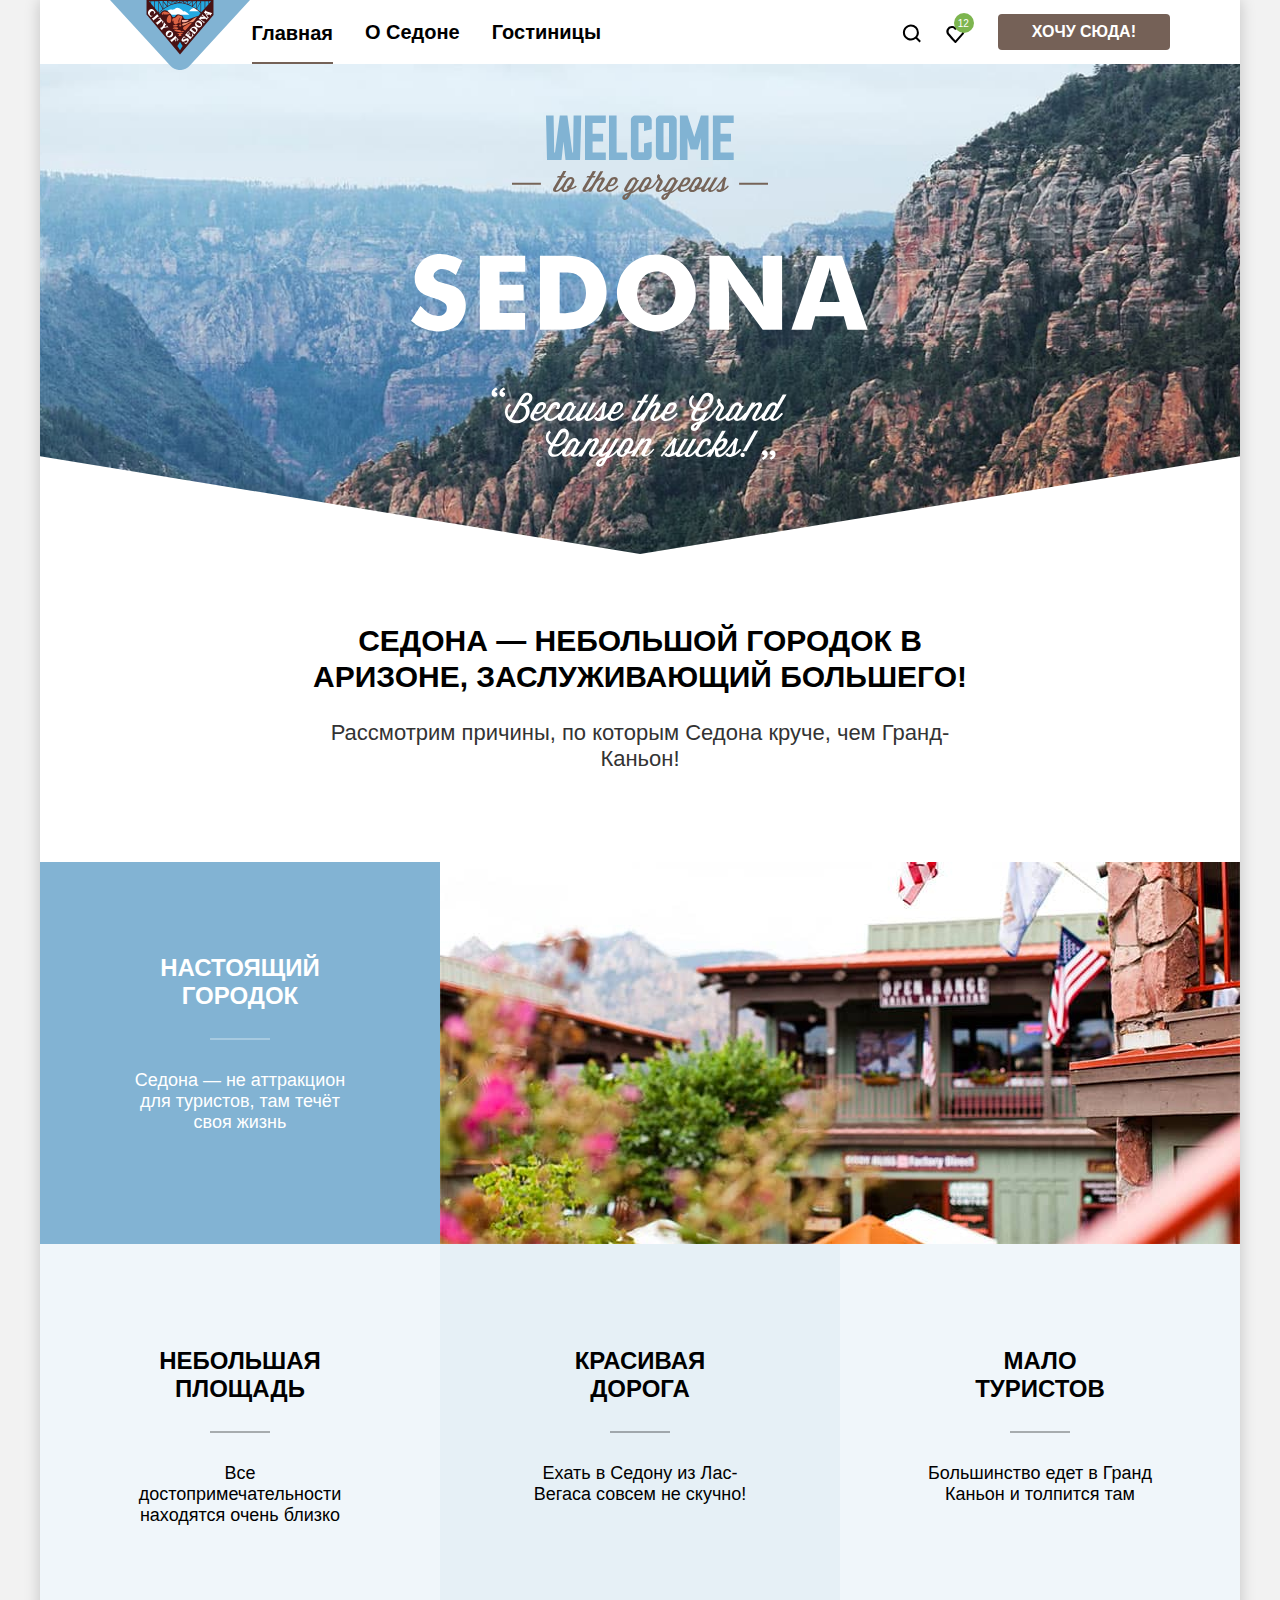
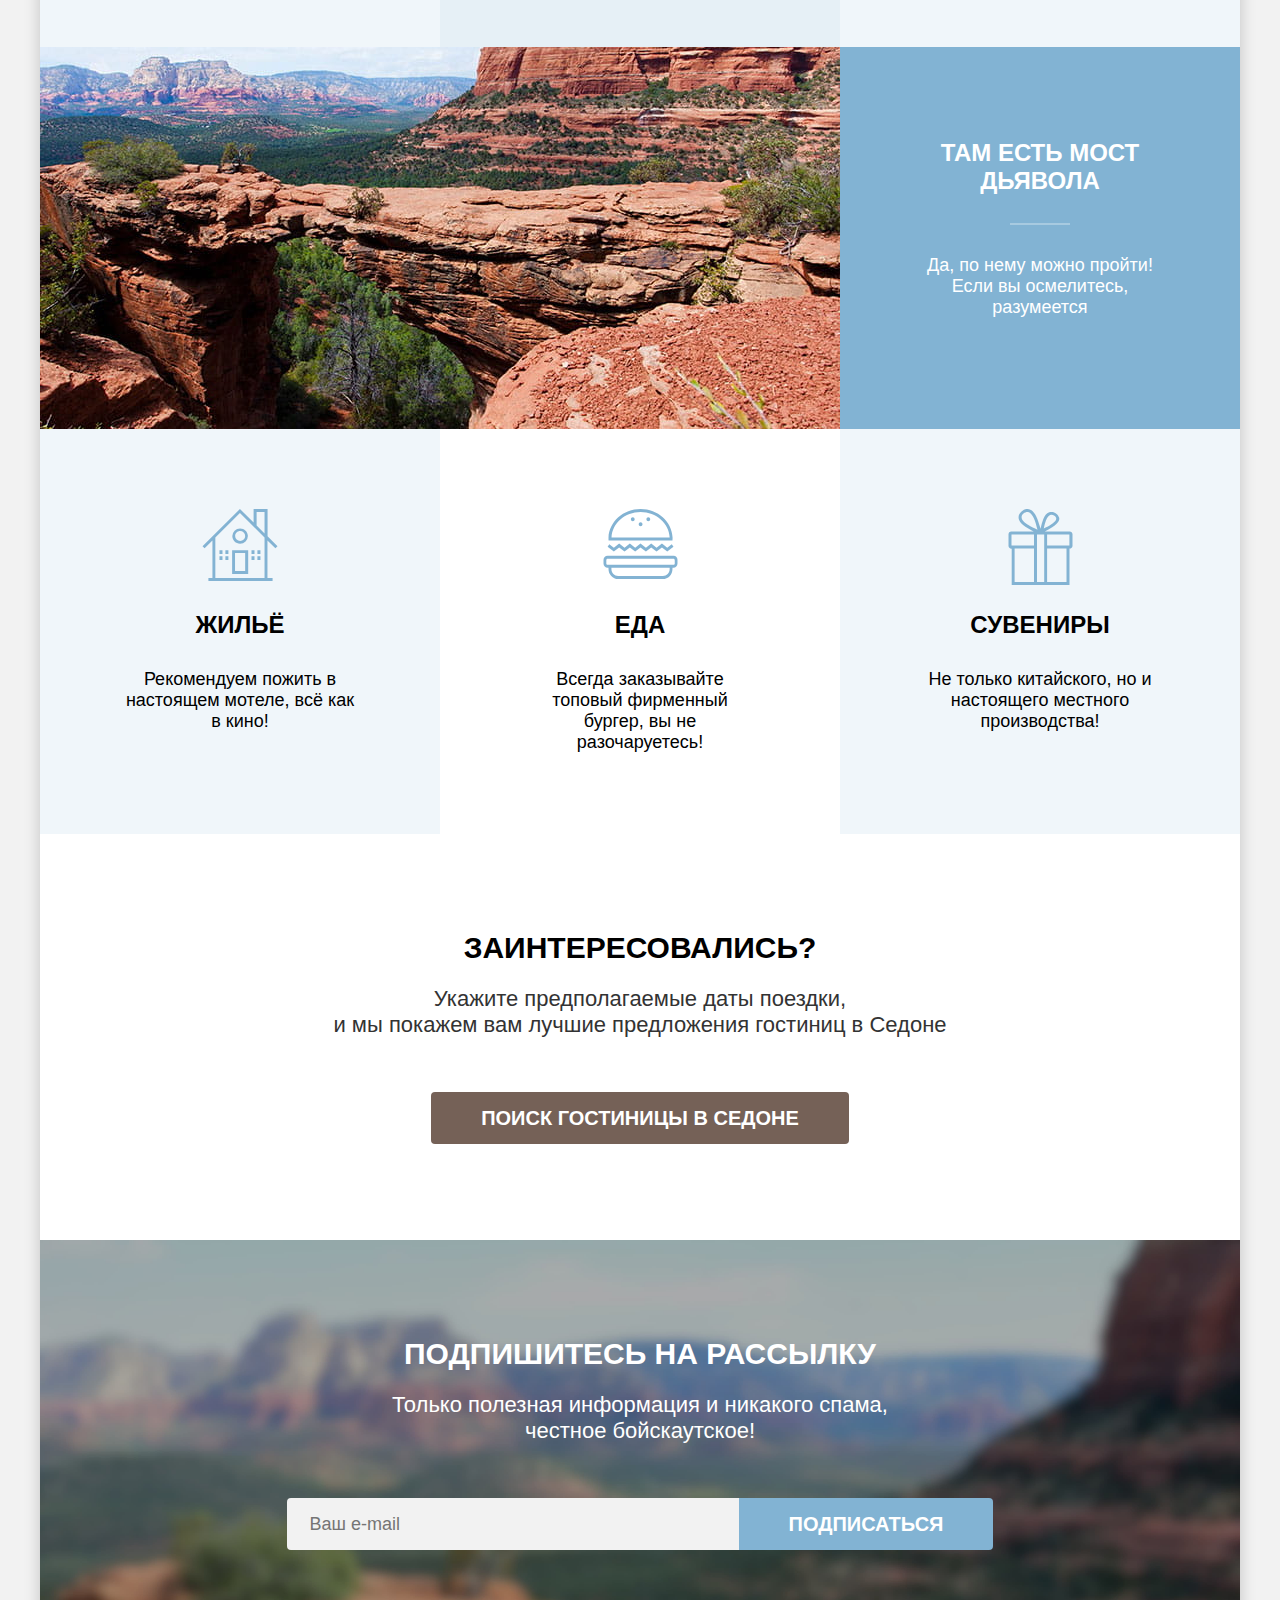
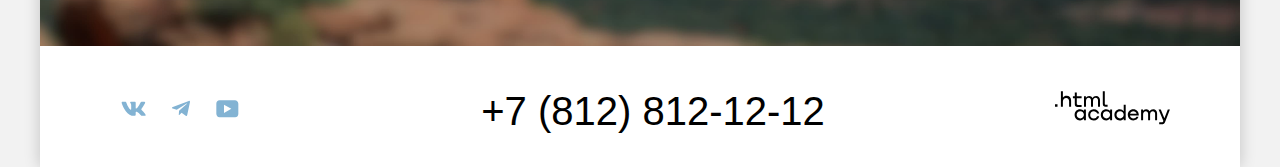
==== commit 8528b3d4: "Завершает стилизацию дек. эффектов" ====
--- a/index.html
+++ b/index.html
@@ -30,7 +30,7 @@
             <li class="menu-user-item menu-user-item-search">
               <a class="menu-user-button menu-user-button-search" href="#">
                 <svg aria-hidden="true" focusable="false" width="19" height="19" viewBox="0 0 19 19" fill="none" xmlns="http://www.w3.org/2000/svg">
-                  <path class="menu-user-icon" d="m18.9 17-3.7-3.67c1-1.3 1.7-2.98 1.7-4.87A8 8 0 0 0 8.9.5C4.5.5.9 4.18.9 8.56a8 8 0 0 0 12.9 6.26l3.7 3.68 1.4-1.5Zm-10-2.48a6 6 0 0 1-6-5.96 6 6 0 0 1 12 0 6 6 0 0 1-6 5.96Z" fill="#000"/>
+                  <path class="menu-button-icon" d="m18.9 17-3.7-3.67c1-1.3 1.7-2.98 1.7-4.87A8 8 0 0 0 8.9.5C4.5.5.9 4.18.9 8.56a8 8 0 0 0 12.9 6.26l3.7 3.68 1.4-1.5Zm-10-2.48a6 6 0 0 1-6-5.96 6 6 0 0 1 12 0 6 6 0 0 1-6 5.96Z" fill="#000"/>
                 </svg>
                 <span class="visually-hidden">Поиск</span>
               </a>
@@ -38,7 +38,7 @@
             <li class="menu-user-item menu-user-item-favorites">
               <a class="menu-user-button menu-user-button-favorites" href="#">
                 <svg aria-hidden="true" focusable="false" width="19" height="17" viewBox="0 0 19 17" fill="none" xmlns="http://www.w3.org/2000/svg">
-                  <path class="menu-user-icon" d="M9.3 17a.9.9 0 0 1-.8-.4c-5.4-6.1-6.7-7.5-7-7.9A5.4 5.4 0 0 1 5.9 0c1.3 0 2.5.5 3.5 1.3a5.46 5.46 0 0 1 9 4.1c0 1.3-.5 2.5-1.3 3.4l-7 7.9c-.2.2-.4.3-.8.3Zm-6-9.5c.3.4 3.5 4 6.1 6.9l6.2-7c.5-.5.7-1.2.7-2 0-1.8-1.5-3.3-3.3-3.3-1 0-2 .5-2.7 1.3-.3.3-.6.4-.9.4-.3 0-.6-.2-.8-.4-.7-.8-1.7-1.3-2.7-1.3-1.8 0-3.3 1.5-3.3 3.3-.1.9.3 1.6.7 2.1-.1 0-.1 0 0 0Z" fill="#000"/>
+                  <path class="menu-button-icon" d="M9.3 17a.9.9 0 0 1-.8-.4c-5.4-6.1-6.7-7.5-7-7.9A5.4 5.4 0 0 1 5.9 0c1.3 0 2.5.5 3.5 1.3a5.46 5.46 0 0 1 9 4.1c0 1.3-.5 2.5-1.3 3.4l-7 7.9c-.2.2-.4.3-.8.3Zm-6-9.5c.3.4 3.5 4 6.1 6.9l6.2-7c.5-.5.7-1.2.7-2 0-1.8-1.5-3.3-3.3-3.3-1 0-2 .5-2.7 1.3-.3.3-.6.4-.9.4-.3 0-.6-.2-.8-.4-.7-.8-1.7-1.3-2.7-1.3-1.8 0-3.3 1.5-3.3 3.3-.1.9.3 1.6.7 2.1-.1 0-.1 0 0 0Z" fill="#000"/>
                 </svg>
                 <span class="visually-hidden">Избранное</span>
               </a>
--- a/styles/style.css
+++ b/styles/style.css
@@ -74,6 +74,10 @@
   color: rgba(255, 255, 255, 0.3);
 }
 
+.button:disabled {
+  background-color: #E5E5E5;
+}
+
 .section-title {
   margin: 0 0 20px 0;
   font-size: 30px;
@@ -176,24 +180,45 @@
 }
 
 .menu-user-button {
-  min-width: 20px;
-  min-height: 24px;
-  padding: 20px 12px;
-}
-
-.menu-suer-icon {
+  display: block;
+  width: 20px;
+  height: 20px;
+  padding: 22px 12px;
+}
+
+.menu-user-button-favorites {
+  position: relative;
+}
+
+.menu-user-button-favorites::after {
+  content: '12';
+  font-family: 'PT Sans', sans-serif;
+  font-size: 10px;
+  color: #FFFFFF;
+  position: absolute;
+  left: 20px;
+  top: 13px;
+  width: 20px;
+  height: 20px;
+  box-sizing: border-box;
+  padding-left: 4px;
+  background-color: #7DB54F;
+  border-radius: 50%;
+}
+
+.menu-user-button svg {
   vertical-align: bottom;
 }
 
-.menu-user-button:hover .menu-user-icon {
+.menu-user-button:hover .menu-button-icon {
   fill: #756157;
 }
 
-.menu-user-button:focus .menu-user-icon {
+.menu-user-button:focus .menu-button-icon {
   fill: #756157;
 }
 
-.menu-user-button:active .menu-user-icon {
+.menu-user-button:active .menu-button-icon {
   fill: rgba(117, 97, 87, 0.3);
 }
 
@@ -446,16 +471,16 @@
   font-size: 18px;
   line-height: 24px;
   width: 452px;
-  max-height: 52px;
-  padding: 14px 20px;
+  padding: 11px 20px;
   box-sizing: border-box;
-  border: none;
+  border: 3px solid #F2F2F2;
   border-radius: 4px 0 0 4px;
   background-color: #F2F2F2;
 }
 
 .subscribe-field:hover {
   background-color: #E6E6E6;
+  border: 3px solid #E6E6E6;
 }
 
 .subscribe-field:focus {
@@ -596,17 +621,31 @@
 }
 
 .breadcrumbs-link {
-  margin-right: 7px;
   text-decoration: none;
-}
-
-.breadcrumbs-link-current {
+  color: #FFFFFF;
+}
+
+.breadcrumbs-link:hover {
+  opacity: 0.6;
+}
+
+.breadcrumbs-link:active {
+  opacity: 0.3;
+}
+
+.breadcrumbs-link:not(:first-of-type) {
   padding-left: 17px;
   background: url("../images/catalog/arrow-right.svg") no-repeat left;
 }
+.breadcrumbs-link-home {
+  display: inline-block;
+  min-width: 13px;
+  margin-right: 7px;
+}
 
 .catalog-filter-form {
   display: flex;
+  flex-wrap: wrap;
 }
 
 .catalog-filter-column-1 {
@@ -660,11 +699,11 @@
   display: flex;
   justify-content: space-between;
   align-items: flex-end;
+  flex-wrap: wrap;
 }
 
 .catalog-filter-price {
-  display: flex;
-  flex-direction: column;
+  min-width: 291px;
 }
 
 .catalog-filter-price-input {
@@ -672,8 +711,32 @@
   font-weight: 700;
   font-size: 18px;
   line-height: 24px;
+  color: #000000;
   background-color: #F2F2F2;
-  color: #000000;
+  width: 143px;
+  padding: 9px 20px;
+  box-sizing: border-box;
+  border: 3px solid #F2F2F2;
+}
+
+.catalog-filter-price-input:hover {
+  background-color: #E6E6E6;
+  border-color: #E6E6E6;
+}
+
+.catalog-filter-price-input:focus {
+  background-color: #E6E6E6;
+  outline: none;
+  border: 3px solid #83B3D3;
+  border-radius: 4px 0 0 4px;
+}
+
+.catalog-filter-price-input:nth-of-type(1) {
+  border-radius: 4px 0 0 4px;
+}
+
+.catalog-filter-price-input:nth-of-type(2) {
+  border-radius: 0 4px 4px 0;
 }
 
 .catalog-filter-price-input::placeholder {
@@ -681,6 +744,11 @@
   line-height: 24px;
 }
 
+.catalog-filter-buttons {
+  display: flex;
+  flex-direction: column;
+}
+
 .button-filter {
   color: #FFFFFF;
   padding: 8px 50px;
@@ -720,6 +788,11 @@
   outline: none;
 }
 
+.button-reset-filter:disabled {
+  opacity: 0.1;
+  background-color: transparent;
+}
+
 .hotel-sort {
   padding-top: 50px;
   margin-bottom: 40px;
@@ -731,6 +804,7 @@
 }
 
 .hotel-sort-text {
+  margin-right: 200px;
   margin-bottom: 0;
   font-weight: 700;
 }
@@ -739,6 +813,60 @@
   font-family: "PT Sans", sans-serif;
   font-size: 18px;
   line-height: 21px;
+  padding: 10px 20px;
+  border: 2px solid #E5E5E5;
+  border-radius: 4px;
+}
+
+.select-control:hover {
+  border-color: #68A2CA;
+}
+
+.select-control:focus, .select-control:focus-visible {
+  border-color: #68A2CA;
+  outline: none;
+}
+
+.select-control:active {
+  border-color: #3F5E72;
+}
+
+.select-control:disabled {
+  color: rgba(0, 0, 0, 0.3);
+  border: 2px solid rgba(0, 0, 0, 0.3);
+}
+
+.sort-type {
+  margin-right: auto;
+}
+
+.button-view {
+  min-height: 22px;
+  min-width: 16px;
+  padding: 11px 14px;
+  border: 2px solid #E5E5E5;
+  border-radius: 4px;
+}
+
+.button-view:hover {
+  border-color: #000000;
+}
+
+.button-view:focus, .button-view:focus-visible {
+  border-color: #68A2CA;
+  outline: none;
+}
+
+.button-view:active {
+  border-color: #000000;
+}
+
+.button-view-current {
+  border-color: #000000;
+}
+
+.button-view:not(:last-of-type) {
+  margin-right: 8px;
 }
 
 .hotel-variants {
@@ -769,7 +897,6 @@
   margin-right: 0;
 }
 
-
 .hotel-card:nth-child(n + 4) {
   margin-top: 20px;
 }
@@ -803,6 +930,15 @@
   margin-bottom: 0;
 }
 
+.hotel-card-rating {
+  display: flex;
+  align-items: center;
+}
+
+.card-rating-icon {
+  margin-right: 6px;
+}
+
 .hotel-card-info {
 
 }
@@ -826,6 +962,18 @@
   padding: 8px 26px;
 }
 
+.hotel-card-button-by:hover {
+  background-color: #615048;
+}
+
+.hotel-card-button-by:focus {
+  background-color: #615048;
+}
+
+.hotel-card-button-by:active {
+  background-color: #756157;
+}
+
 .hotel-card-button-favorites {
   color: #FFFFFF;
   background-color: #82B3D3;
@@ -833,9 +981,33 @@
   margin-left: auto;
 }
 
+.hotel-card-button-favorites:hover {
+  background-color: #68A2CA;
+}
+
+.hotel-card-button-favorites:focus {
+  background-color: #68A2CA;
+}
+
+.hotel-card-button-favorites:active {
+  background-color: #82B3D3;
+}
+
 .hotel-card-button-active {
   padding: 8px 18px;
-  background-color: #7DB54F;;
+  background-color: #7DB54F;
+}
+
+.hotel-card-button-active:hover {
+  background-color: #6C9E42;
+}
+
+.hotel-card-button-active:focus {
+  background-color: #6C9E42;
+}
+
+.hotel-card-button-active:active {
+  background-color: #7DB54F;
 }
 
 .hotel-card-rating {
@@ -843,9 +1015,15 @@
 }
 
 .hotel-card-rating-button {
+  display: inline-block;
+  font-family: "PT Sans", sans-serif;
   font-weight: 400;
+  font-size: 16px;
+  line-height: 20px;
+  text-transform: uppercase;
   background-color: #F2F2F2;
-
+  border: none;
+  border-radius: 4px;
   margin-left: auto;
   padding: 9px 22px 8px;
 }
@@ -879,6 +1057,19 @@
   border-radius: 4px;
 }
 
+.pagination-link:hover:not(.pagination-link-current):not(.pagination-link-further) {
+  background-color: #68A2CA;
+}
+
+.pagination-link:focus:not(.pagination-link-current):not(.pagination-link-further) {
+  background-color: #68A2CA;
+}
+
+.pagination-link:active:not(.pagination-link-current):not(.pagination-link-further) {
+  background-color: #82B3D3;
+  color: rgba(255, 255, 255, 0.3);
+}
+
 .pagination-link-current {
   color: #000000;
   background-color: #F2F2F2;
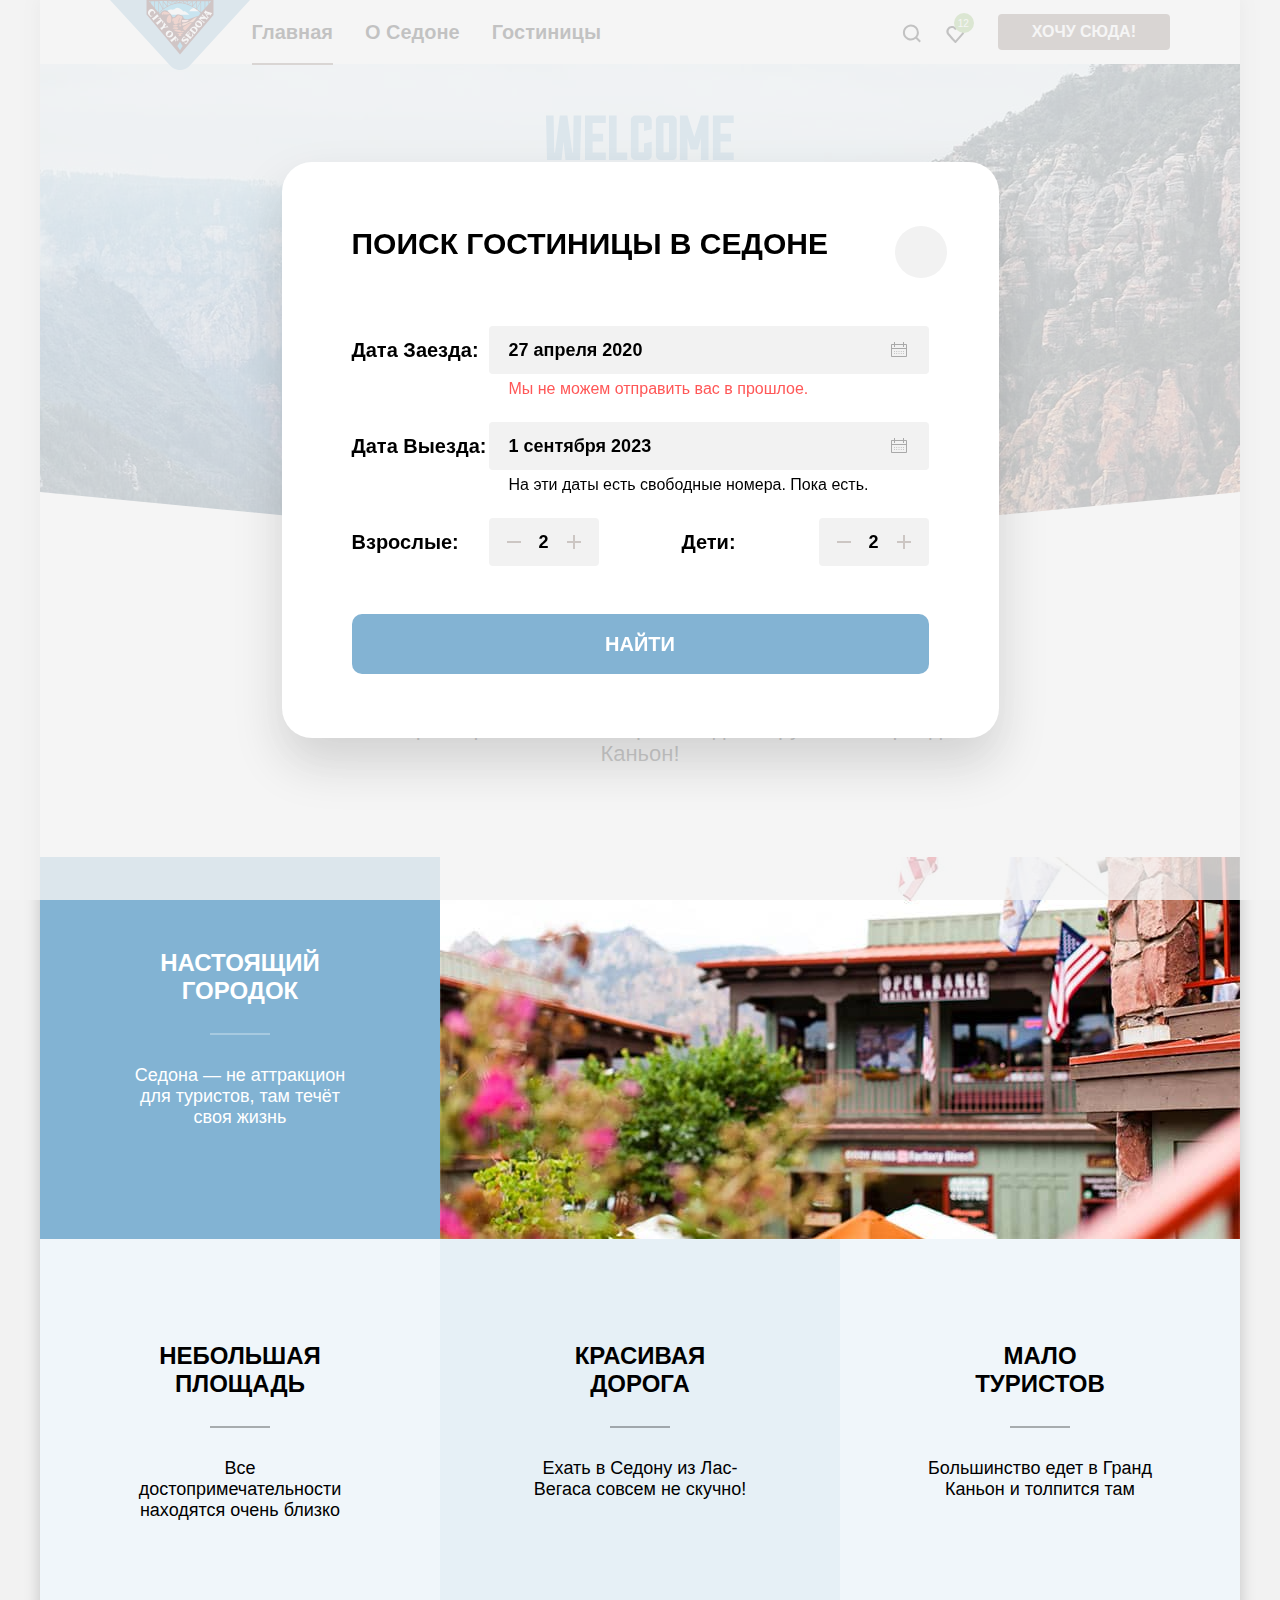
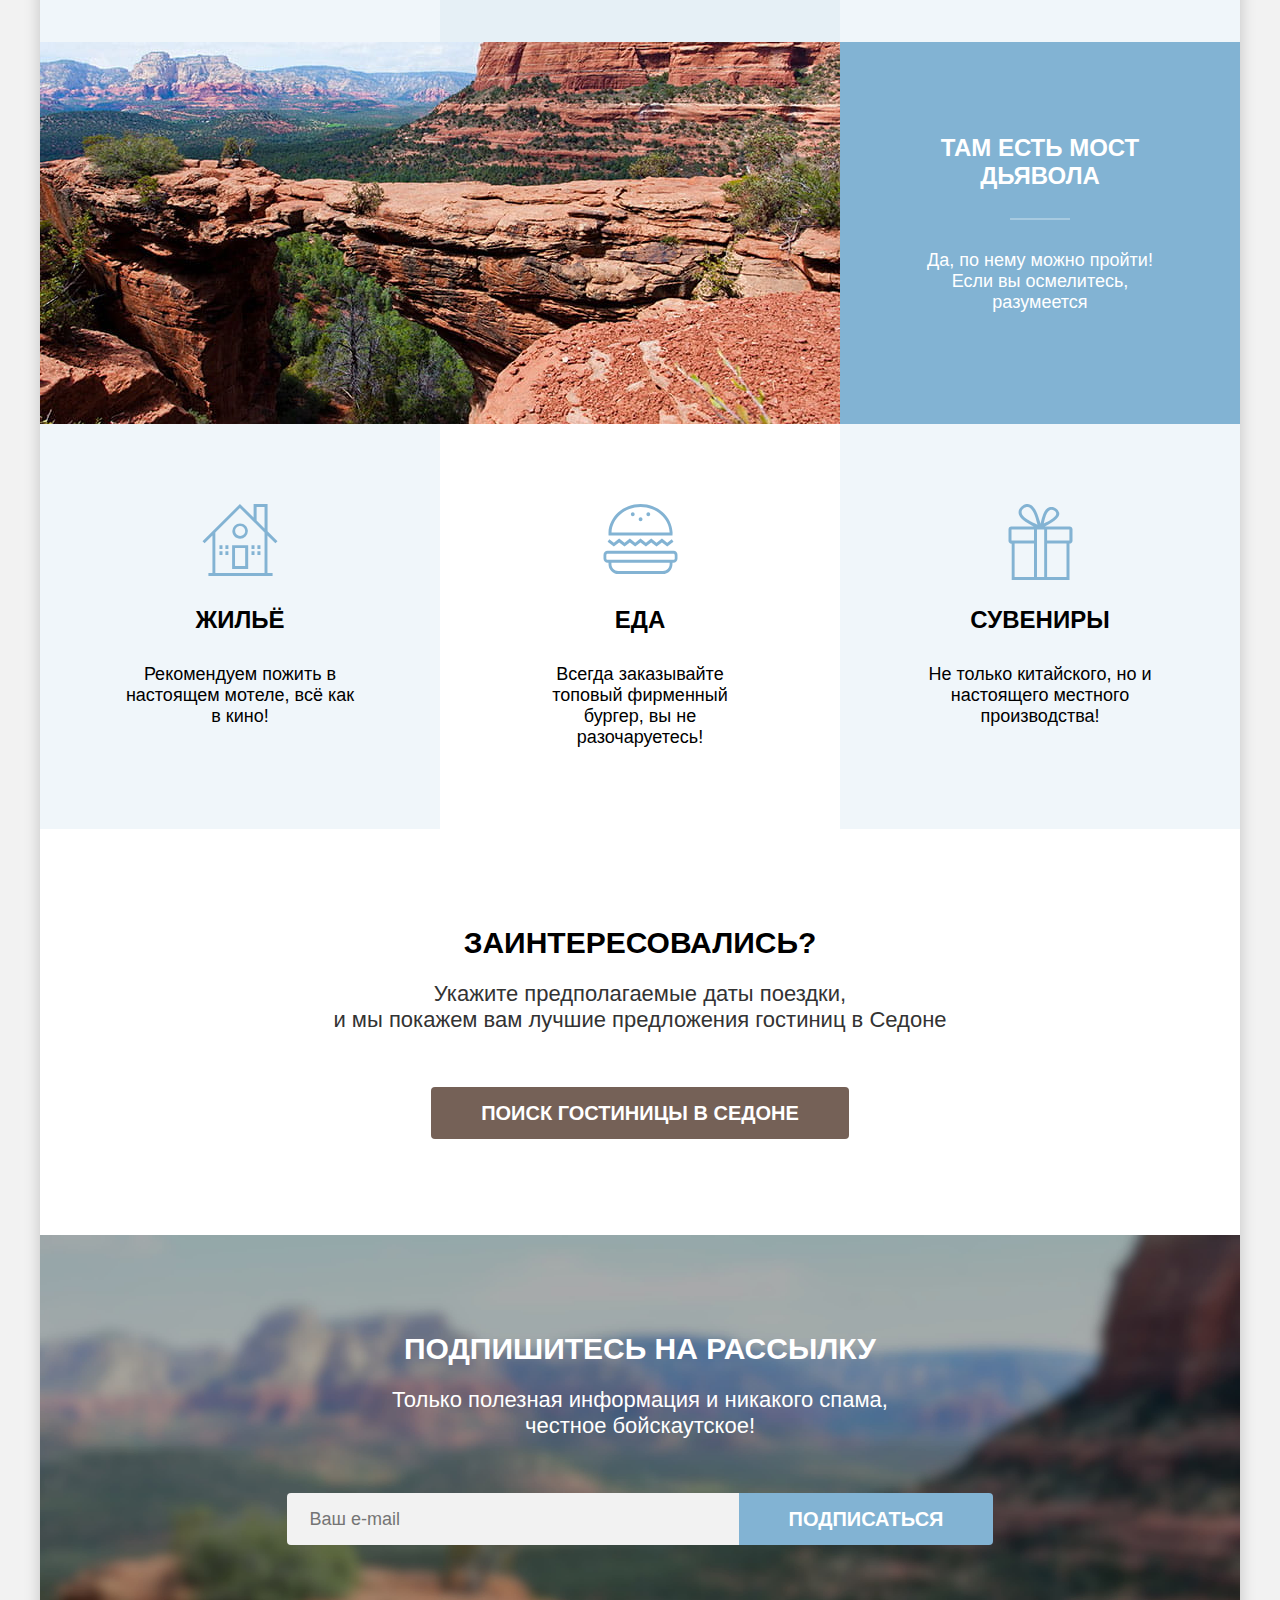
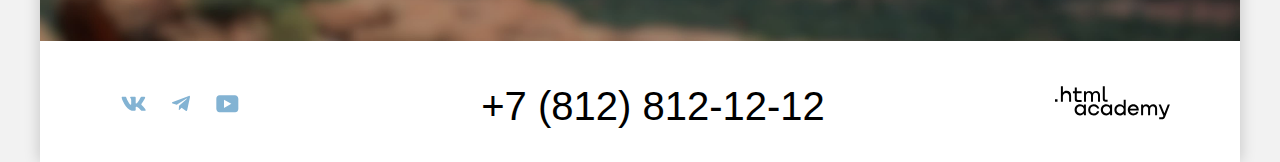
==== commit e56a1018: "Создает модальное окно" ====
--- a/index.html
+++ b/index.html
@@ -157,5 +157,46 @@
         </div>
       </footer>
     </div>
+
+    <div class="modal-container">
+      <div class="modal modal-booking">
+        <section class="modal-content">
+          <h2 class="modal-title">Поиск гостиницы в Седоне</h2>
+          <button class="modal-close-button">
+            <span class="visually-hidden">Закрыть</span>
+          </button>
+
+          <form class="booking-form" action="https://echo.htmlacademy.ru/" method="post">
+            <label class="booking-label" for="in-date">Дата заезда:</label>
+            <input class="booking-input booking-input-date" type="text" id="in-date" name="appointment-date" placeholder="Укажите дату" value="27 апреля 2020">
+            <p class="modal-message erorr">Мы не можем отправить вас в прошлое.</p>
+
+            <label class="booking-label" for="out-date">Дата выезда:</label>
+            <input class="booking-input booking-input-date" type="text" id="out-date" name="appointment-date" placeholder="Укажите дату" value="1 сентября 2023">
+            <p class="modal-message">На эти даты есть свободные номера. Пока есть.</p>
+
+            <label class="booking-label" for="adult">Взрослые:</label>
+
+            <div class="input-number-container">
+              <button class="minus"></button>
+              <input class="booking-input booking-input-number" type="number" id="adult" name="adult" value="2">
+              <button class="plus"></button>
+            </div>
+
+            <div class="info-child-container">
+              <label class="booking-label" for="child">Дети:</label>
+            </div>
+
+            <div class="input-number-container">
+              <button class="minus"></button>
+              <input class="booking-input booking-input-number" type="number" id="child" name="child" value="2">
+              <button class="plus"></button>
+            </div>
+
+            <a href="" class="modal-search-button">Найти</a>
+          </form>
+        </section>
+      </div>
+    </div>
   </body>
 </html>
--- a/styles/style.css
+++ b/styles/style.css
@@ -87,6 +87,7 @@
 
 .page-header {
   color: #000000;
+  z-index: 1;
 }
 
 .header-container {
@@ -103,7 +104,8 @@
 }
 
 .navigation {
-  width: 507px;
+  position: relative;
+  min-width: 507px;
   display: flex;
   justify-content: space-between;
 }
@@ -118,7 +120,7 @@
 }
 
 .navigation-list {
-  max-width: 390px;
+  max-width: 400px;
   margin-left: auto;
 }
 
@@ -127,6 +129,7 @@
 }
 
 .navigation-link {
+  position: relative;
   padding: 20px 16px;
   font-size: 20px;
   line-height: 24px;
@@ -135,12 +138,6 @@
   text-decoration: none;
 }
 
-.navigation-link-current {
-  padding: 20px 0 17px;
-  margin: 0 16px;
-  border-bottom: 2px solid #756257;
-}
-
 .navigation-link:not(.navigation-link-current):hover {
   color: #756157;
 }
@@ -153,8 +150,14 @@
   color: rgba(117, 97, 87, 0.3);
 }
 
-.navigation-link-current {
-
+.navigation-link-current::before {
+  content: '';
+  position: absolute;
+  height: 2px;
+  background-color: #756257;
+  right: 16px;
+  bottom: -1px;
+  left: 16px;
 }
 
 .menu-user {
@@ -249,11 +252,10 @@
 }
 
 .hero {
+  position: relative;
   color: #000000;
   text-align: center;
-  background-image:
-    url("../images/hero/divider.svg"),
-    url("../images/hero/mountains.jpg");
+  background-image: url("../images/hero/mountains.jpg");
   background-position: bottom;
   background-color: #493e3e;
   background-size: cover;
@@ -262,8 +264,18 @@
   padding-bottom: 82px;
 }
 
+.hero::before {
+  content: '';
+  width: 1200px;
+  height: 57px;
+  position: absolute;
+  bottom: 0;
+  left: 0;
+  background-image: url("../images/hero/divider.svg");
+}
+
 .hero-logo {
-
+  vertical-align: bottom;
 }
 
 .preview {
@@ -491,7 +503,7 @@
 }
 
 .subscribe-field:not(:placeholder-shown) {
-  background-color: #FFFFFF;
+  background-color: #F2F2F2;
   border: 2px solid #000000;
   border-radius: 4px 0 0 4px;
 }
@@ -596,6 +608,221 @@
   fill: rgba(117, 97, 87, 0.3);
 }
 
+.modal-container {
+  position: fixed;
+  top: 0;
+  left: 0;
+  z-index: 2;
+  display: flex;
+  width: 100%;
+  height: 100%;
+  background-color: rgba(242, 242, 242, 0.8);
+}
+
+.modal {
+  position: relative;
+  margin: auto;
+  padding: 64px 70px;
+  background-color: #FFFFFF;
+  box-shadow: 0 25px 50px rgba(0, 0, 0, 0.15);
+  border-radius: 30px;
+}
+
+.modal-booking {
+  width: 717px;
+  box-sizing: border-box;
+}
+
+.modal-title {
+  font-size: 30px;
+  line-height: 36px;
+  text-transform: uppercase;
+  margin-top: 0;
+  margin-bottom: 64px;
+}
+
+.modal-close-button {
+  position: absolute;
+  padding: 0;
+  top: 64px;
+  right: 52px;
+  width: 52px;
+  height: 52px;
+  border: none;
+  border-radius: 50%;
+  cursor: pointer;
+  background-color: #F2F2F2;
+  background-image: url("../images/catalog/cross.svg");
+  background-repeat: no-repeat;
+  background-position: center;
+}
+
+.modal-close-button:hover {
+  background-color: #E6E6E6;
+}
+
+.modal-close-button:focus {
+  background-color: #E6E6E6;
+  outline: 3px solid #83B3D3;
+}
+
+.modal-close-button:active {
+  background-color: #E6E6E6;
+  background-image: url("../images/catalog/cross-gray.svg");
+  outline: none;
+}
+
+.booking-form {
+  width: 577px;
+  position: relative;
+  display: grid;
+  grid-template-columns: 137px 110px 220px 110px;
+  row-gap: 48px;
+}
+
+.booking-label {
+  font-weight: 700;
+  font-size: 20px;
+  line-height: 24px;
+  text-transform: capitalize;
+  align-self: center;
+}
+
+.booking-input {
+  font-family: 'PT Sans', sans-serif;
+  font-weight: 700;
+  font-size: 18px;
+  line-height: 24px;
+  background-color: #F2F2F2;
+  border-radius: 4px;
+  border: none;
+  box-sizing: border-box;
+}
+
+.booking-input:hover {
+  background-color: #E6E6E6;
+}
+
+.booking-input:focus {
+  background-color: #E6E6E6;
+  outline: 3px solid #83B3D3;
+}
+
+.booking-input:active {
+  outline: 2px solid #000000;
+}
+
+
+.booking-input-date {
+  grid-column: 2/-1;
+  padding: 12px 20px;
+  background-image: url("../images/modal/date.svg");
+  background-repeat: no-repeat;
+  background-position: 402px 16px;
+}
+
+.modal-message {
+  position: absolute;
+  margin: 0;
+  font-size: 16px;
+  line-height: 21px;
+  left: 157px;
+  top: 148px;
+}
+
+.erorr {
+  color: #FF5757;
+  top: 52px;
+}
+
+.booking-input-number {
+  box-sizing: border-box;
+  width: 110px;
+  padding: 12px 50px;
+  appearance: textfield;
+}
+
+.booking-input-number::-webkit-outer-spin-button,
+.booking-input-number::-webkit-inner-spin-button {
+  appearance: none;
+  margin: 0;
+}
+
+.input-number-container {
+  position: relative;
+}
+
+.minus, .plus {
+  position: absolute;
+  width: 20px;
+  height: 20px;
+  top: 14px;
+  padding: 0;
+  margin: 0;
+  border: none;
+  border-radius: 4px;
+  background-color: transparent;
+  background-repeat: no-repeat;
+  background-position: center;
+}
+
+.minus {
+  left: 15px;
+  background-image: url("../images/modal/minus.svg");
+}
+
+.minus:hover {
+  background-image: url("../images/modal/minus-black.svg");
+}
+
+.minus:focus-visible {
+  background-image: url("../images/modal/minus-black.svg");
+  outline: 3px solid #83B3D3;
+}
+
+.minus:active {
+  background-image: url("../images/modal/minus.svg");
+}
+
+.plus {
+  right: 15px;
+  background-image: url("../images/modal/plus.svg");
+}
+
+.plus:hover {
+  background-image: url("../images/modal/plus-black.svg");
+}
+
+.plus:focus-visible {
+  background-image: url("../images/modal/plus-black.svg");
+  outline: 3px solid #83B3D3;
+}
+
+.plus:active {
+  background-image: url("../images/modal/plus.svg");
+}
+
+.info-child-container {
+  grid-column: 3/4;
+  display: flex;
+  justify-content: center;
+}
+
+.modal-search-button {
+  grid-column: 1/-1;
+  padding: 18px 0;
+  text-align: center;
+  background-color: #83B3D3;
+  color: #FFFFFF;
+  text-decoration: none;
+  text-transform: uppercase;
+  font-weight: 700;
+  font-size: 20px;
+  line-height: 24px;
+  border-radius: 10px;
+}
+
+
 /* Каталог */
 
 
@@ -617,7 +844,19 @@
 .catalog-breadcrumbs {
   margin-top: 0;
   margin-bottom: 40px;
+  padding-left: 0;
   font-size: 16px;
+  list-style-type: none;
+  display: flex;
+}
+
+.breadcrumbs-item {
+  margin-right: 10px;
+}
+
+.breadcrumbs-item:not(:first-child) {
+  padding-left: 17px;
+  background: url("../images/catalog/arrow-right.svg") no-repeat left;
 }
 
 .breadcrumbs-link {
@@ -633,14 +872,8 @@
   opacity: 0.3;
 }
 
-.breadcrumbs-link:not(:first-of-type) {
-  padding-left: 17px;
-  background: url("../images/catalog/arrow-right.svg") no-repeat left;
-}
 .breadcrumbs-link-home {
-  display: inline-block;
-  min-width: 13px;
-  margin-right: 7px;
+
 }
 
 .catalog-filter-form {
@@ -684,14 +917,52 @@
   margin-bottom: 0;
 }
 
-
-.catalog-filter-control {
+.filter-control {
   line-height: 23px;
-}
-
-.catalog-filter-control-input {
-  margin: 0;
-  margin-right: 16px;
+  position: relative;
+  padding-left: 36px;
+}
+
+.filter-control-mark {
+  position: absolute;
+  width: 20px;
+  height: 20px;
+  left: 0;
+  top: 2px;
+  background-color: #FFFFFF;
+}
+
+.filter-control:hover .filter-control-mark {
+  opacity: 0.6;
+}
+
+.filter-control-input:focus-visible + .filter-control-mark {
+  outline: 3px solid #83B3D3;
+}
+
+.filter-control-input[type="checkbox"] + .filter-control-mark {
+  border-radius: 4px;
+}
+
+.filter-control-input[type="checkbox"]:checked + .filter-control-mark {
+  background-image: url("../images/catalog/checkbox-active.svg");
+  background-repeat: no-repeat;
+  background-position: 60%;
+}
+
+.filter-control-input[type="radio"] + .filter-control-mark {
+  border-radius: 50%;
+}
+
+.filter-control-input[type="radio"]:checked + .filter-control-mark:before {
+  content: '';
+  position: absolute;
+  width: 10px;
+  height: 10px;
+  left: 5px;
+  top: 5px;
+  background-color: #3F5E72;
+  border-radius: 50%;
 }
 
 .catalog-filter-column-2 {
@@ -703,10 +974,16 @@
 }
 
 .catalog-filter-price {
-  min-width: 291px;
-}
-
-.catalog-filter-price-input {
+  min-width: 288px;
+}
+
+.price-wrapper-inputs {
+  display: flex;
+  position: relative;
+  margin-bottom: 44px;
+}
+
+.filter-price-input {
   font-family: 'PT Sans', sans-serif;
   font-weight: 700;
   font-size: 18px;
@@ -714,34 +991,97 @@
   color: #000000;
   background-color: #F2F2F2;
   width: 143px;
-  padding: 9px 20px;
+  padding: 12px 40px 12px 20px;
   box-sizing: border-box;
-  border: 3px solid #F2F2F2;
-}
-
-.catalog-filter-price-input:hover {
+  border: none;
+  appearance: textfield;
+}
+
+.filter-price-input::-webkit-outer-spin-button,
+.filter-price-input::-webkit-inner-spin-button {
+  appearance: none;
+  margin: 0;
+}
+
+.filter-price-input:hover {
   background-color: #E6E6E6;
-  border-color: #E6E6E6;
-}
-
-.catalog-filter-price-input:focus {
+}
+
+.filter-price-input:focus {
   background-color: #E6E6E6;
-  outline: none;
-  border: 3px solid #83B3D3;
+  outline: 3px solid #83B3D3;
+}
+
+.filter-price-input:active {
+  background-color: #F2F2F2;
+  outline: 2px solid #000000;
+}
+
+.min-price-input {
   border-radius: 4px 0 0 4px;
-}
-
-.catalog-filter-price-input:nth-of-type(1) {
-  border-radius: 4px 0 0 4px;
-}
-
-.catalog-filter-price-input:nth-of-type(2) {
+  margin-right: 2px;
+}
+
+.max-price-input {
   border-radius: 0 4px 4px 0;
 }
 
-.catalog-filter-price-input::placeholder {
-  text-align: right;
-  line-height: 24px;
+.min-price-label, .max-price-label {
+  position: absolute;
+  color: rgba(0, 0, 0, 0.3);
+  z-index: 1;
+}
+
+.min-price-label {
+  left: 106px;
+  top: 12px;
+}
+
+.max-price-label {
+  right: 20px;
+  top: 12px;
+}
+
+.range-scale {
+  position: relative;
+  height: 4px;
+  background-color: rgba(255, 255, 255, 0.3);
+}
+
+.range-bar {
+  position: absolute;
+  left: 20px;
+  height: 4px;
+  width: 187px;
+  background-color: #FFFFFF;
+}
+
+.range-toggle {
+  position: absolute;
+  width: 20px;
+  height: 20px;
+  background-color: #FFFFFF;
+  border: none;
+  border-radius: 5px;
+  cursor: pointer;
+}
+
+.range-toggle:focus {
+  outline: 3px solid #83B3D3;
+}
+
+.range-toggle:active {
+  outline: 2px solid #83B3D3;
+}
+
+.toggle-min {
+  left: -20px;
+  top: -8px;
+}
+
+.toggle-max {
+  right: -20px;
+  top: -8px;
 }
 
 .catalog-filter-buttons {
@@ -813,9 +1153,14 @@
   font-family: "PT Sans", sans-serif;
   font-size: 18px;
   line-height: 21px;
-  padding: 10px 20px;
+  width: 292px;
+  padding: 12px 20px;
   border: 2px solid #E5E5E5;
   border-radius: 4px;
+  appearance: none;
+  background-image: url("../images/catalog/arrow-bottom.svg");
+  background-repeat: no-repeat;
+  background-position: center right 20px;
 }
 
 .select-control:hover {
@@ -834,6 +1179,7 @@
 .select-control:disabled {
   color: rgba(0, 0, 0, 0.3);
   border: 2px solid rgba(0, 0, 0, 0.3);
+  background-image: url("../images/catalog/arrow-bottom-gray.svg");
 }
 
 .sort-type {
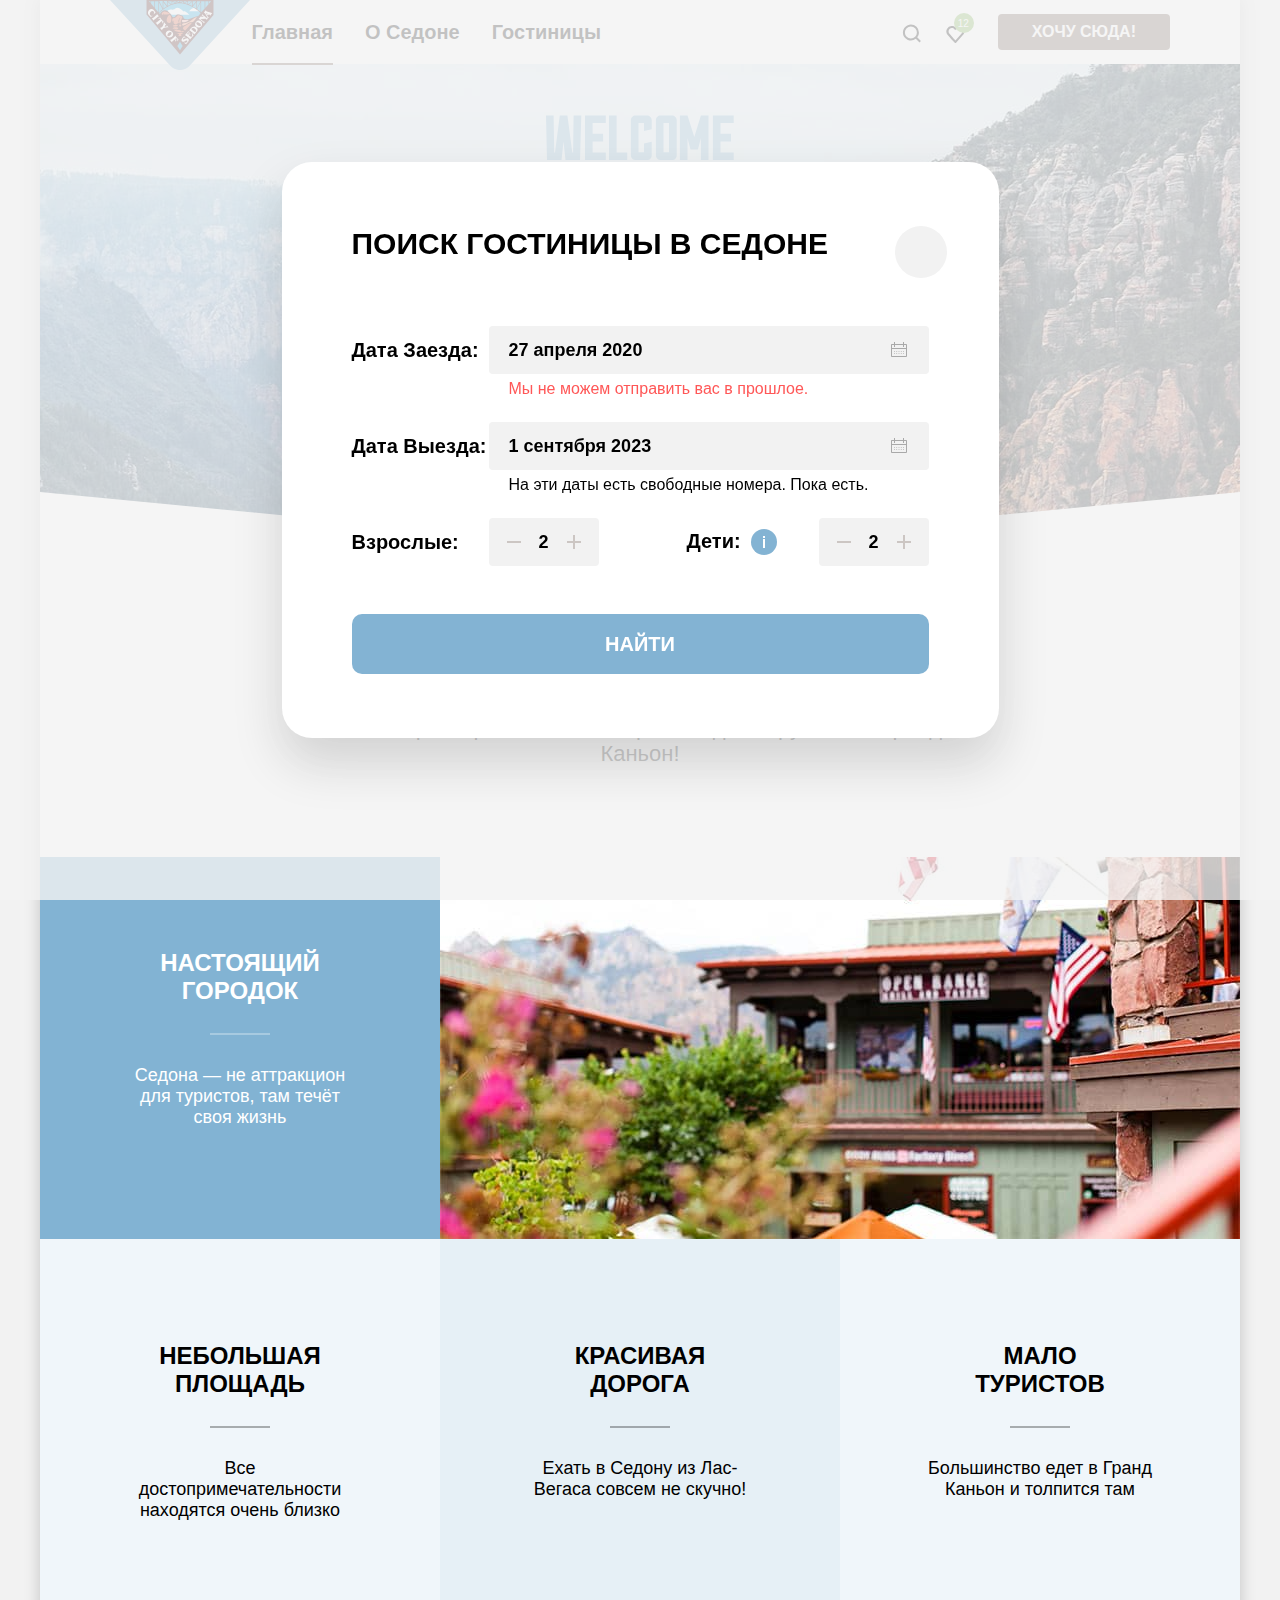
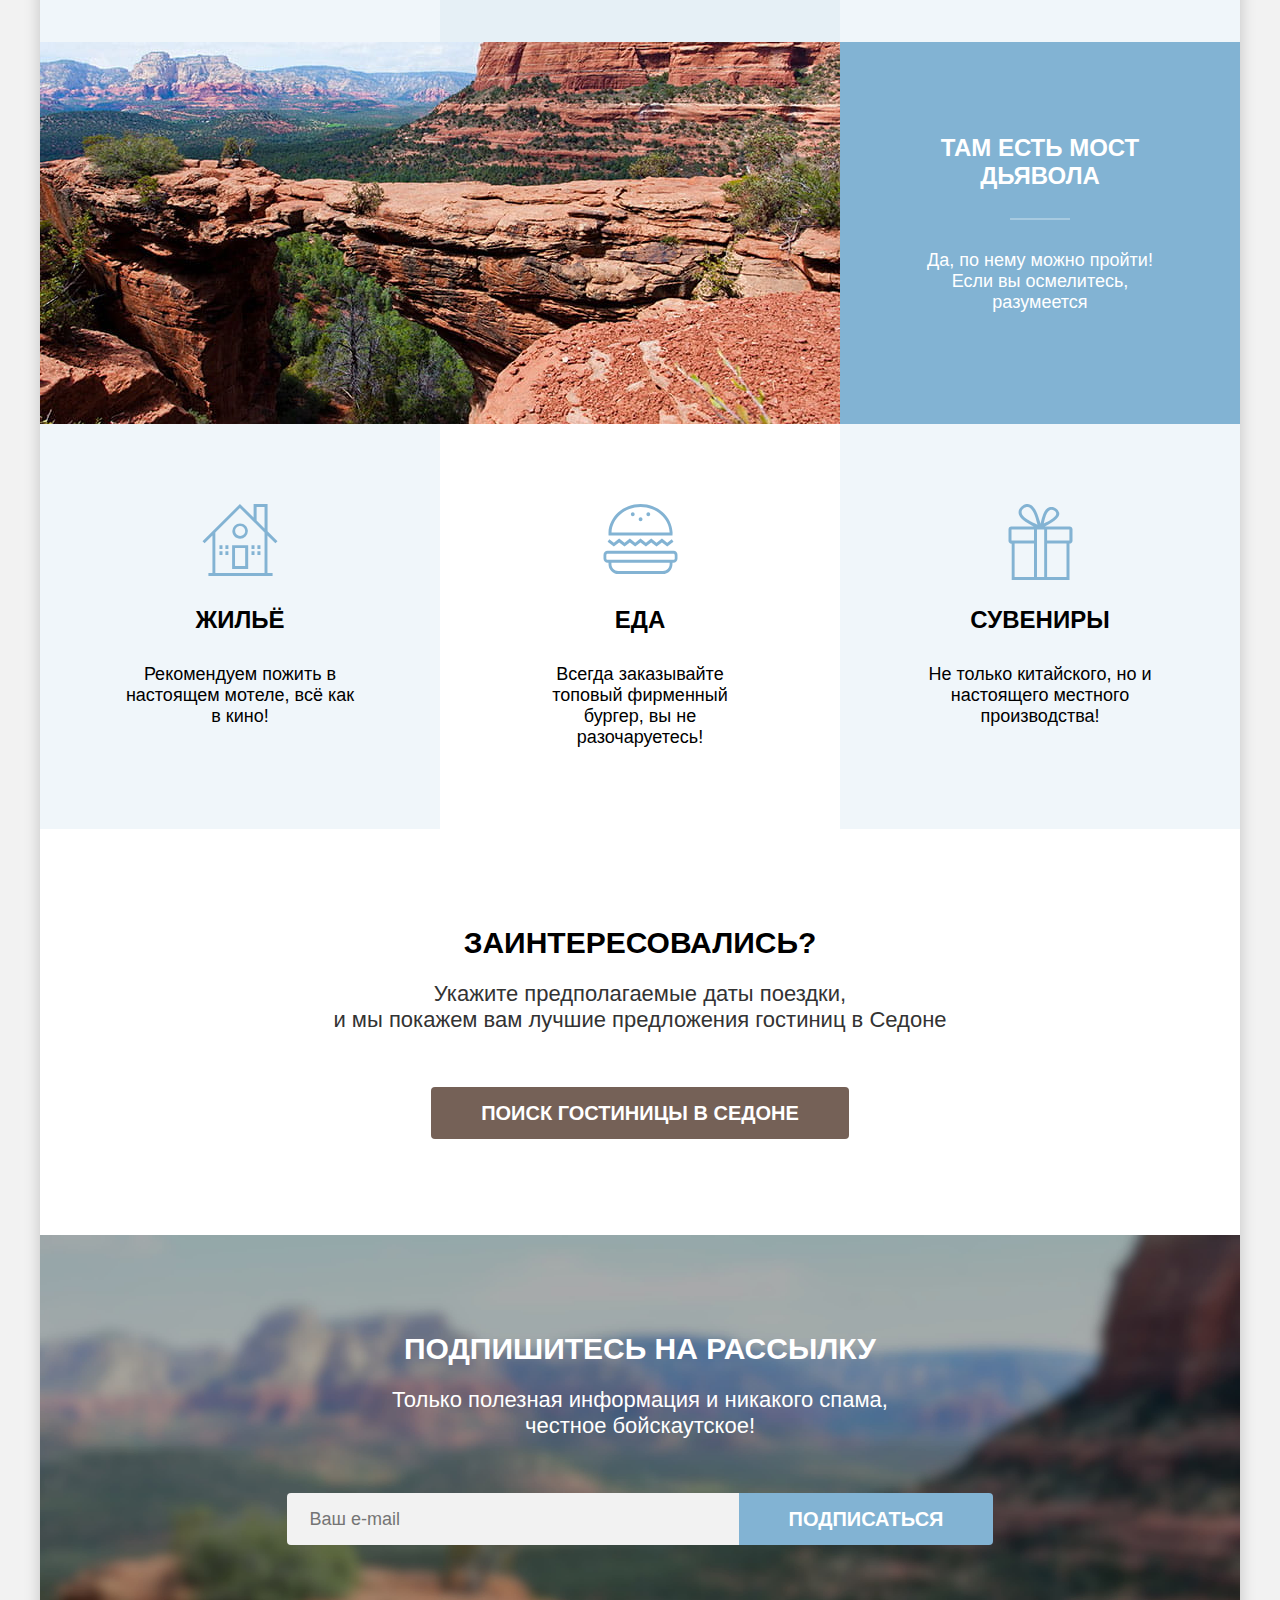
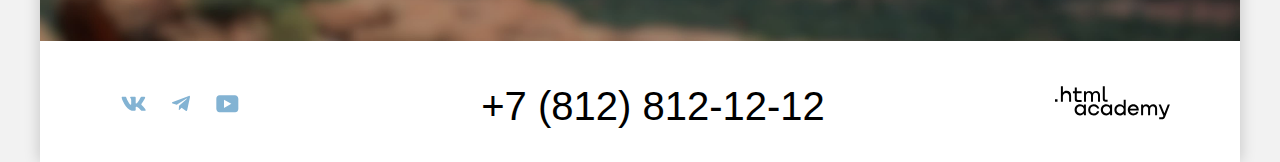
==== commit dc766e79: "Создаёт тултип" ====
--- a/index.html
+++ b/index.html
@@ -185,6 +185,14 @@
 
             <div class="info-child-container">
               <label class="booking-label" for="child">Дети:</label>
+              <span class="tooltip">
+                <button class="tooltip-toggle">
+                  <svg class="tooltip-icon" aria-hidden="true" focusable="false" width="2" height="12" viewBox="0 0 2 12" fill="none" xmlns="http://www.w3.org/2000/svg">
+                    <path fill-rule="evenodd" clip-rule="evenodd" d="M0 0h2v2H0V0Zm2 12H0V3h2v9Z" fill="#fff"/>
+                  </svg>
+                </button>
+                <span class="tooltip-text">Укажите количество детей, которые будут с вами, возраст которых от 6 до 18 лет. Дети до 6 лет размещаются бесплатно.</span>
+              </span>
             </div>
 
             <div class="input-number-container">
--- a/styles/style.css
+++ b/styles/style.css
@@ -678,6 +678,7 @@
   display: grid;
   grid-template-columns: 137px 110px 220px 110px;
   row-gap: 48px;
+  align-items: center;
 }
 
 .booking-label {
@@ -685,7 +686,6 @@
   font-size: 20px;
   line-height: 24px;
   text-transform: capitalize;
-  align-self: center;
 }
 
 .booking-input {
@@ -709,6 +709,7 @@
 }
 
 .booking-input:active {
+  background-color: #F2F2F2;
   outline: 2px solid #000000;
 }
 
@@ -758,7 +759,6 @@
   height: 20px;
   top: 14px;
   padding: 0;
-  margin: 0;
   border: none;
   border-radius: 4px;
   background-color: transparent;
@@ -805,7 +805,7 @@
 .info-child-container {
   grid-column: 3/4;
   display: flex;
-  justify-content: center;
+  margin-left: 88px;
 }
 
 .modal-search-button {
@@ -820,6 +820,67 @@
   font-size: 20px;
   line-height: 24px;
   border-radius: 10px;
+}
+
+.modal-search-button:hover {
+  background-color: #68A2CA;
+}
+
+.modal-search-button:focus {
+  background-color: #68A2CA;
+  outline: none;
+}
+
+.modal-search-button:active {
+  background-color: #68A2CA;
+  color: rgba(255, 255, 255, 0.3)
+}
+
+.tooltip {
+  margin-left: 10px;
+  position: relative;
+}
+
+.tooltip-toggle {
+  display: block;
+  width: 26px;
+  height: 26px;
+  padding-top: 4px;
+  background-color: #83B3D3;
+  border: none;
+  border-radius: 50%;
+}
+
+.tooltip-toggle:hover + .tooltip-text,
+.tooltip-toggle:focus + .tooltip-text {
+  display: block;
+}
+
+.tooltip-text {
+  position: absolute;
+  left: -120px;
+  top: 41px;
+  z-index: 3;
+  display: none;
+  box-sizing: border-box;
+  width: 256px;
+  padding: 22px;
+  background-color: #333333;
+  box-shadow: 0 15px 30px rgba(0, 0, 0, 0.3);
+  border-radius: 10px;
+  font-size: 16px;
+  line-height: 20px;
+  color: #FFFFFF;
+}
+
+.tooltip-text::before {
+  content: '';
+  position: absolute;
+  top: -9px;
+  right: 119px;
+  width: 19px;
+  height: 9px;
+  background-image: url("../images/modal/tooltip-arrow.svg");
 }
 
 
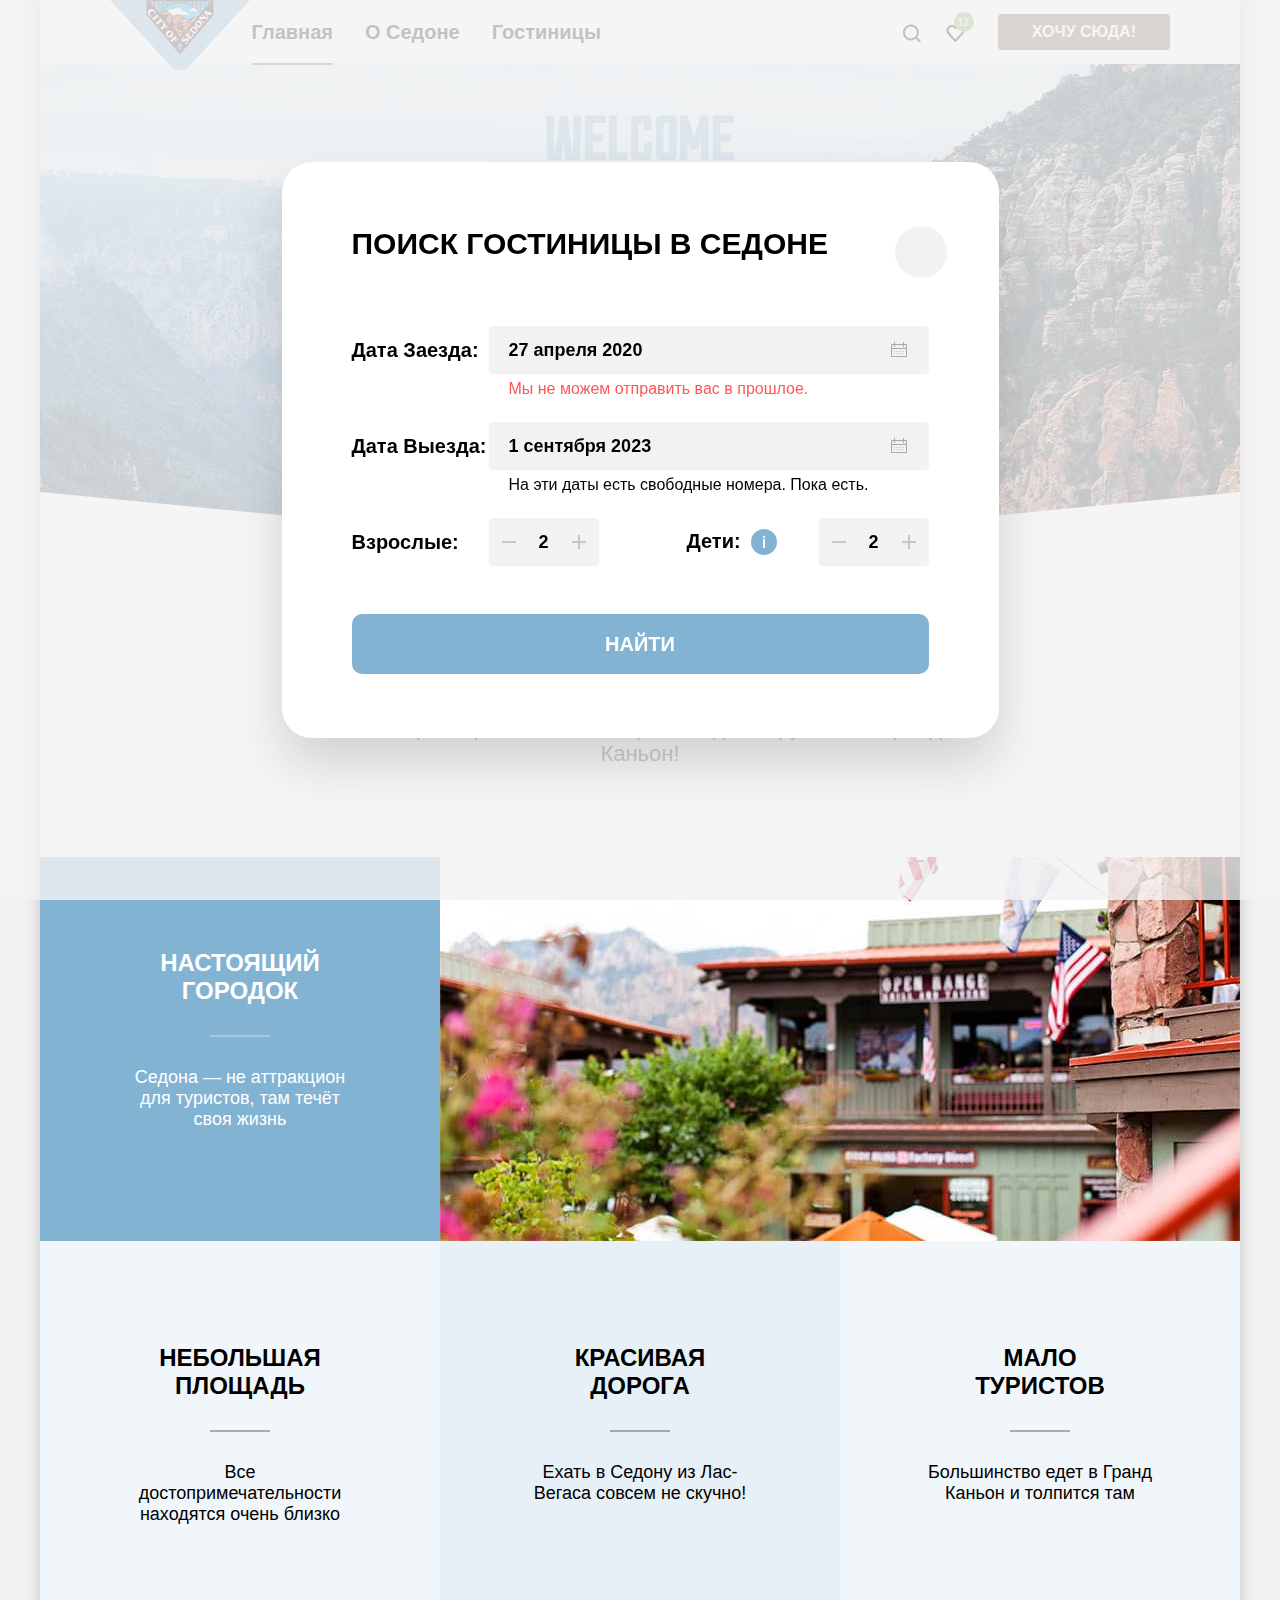
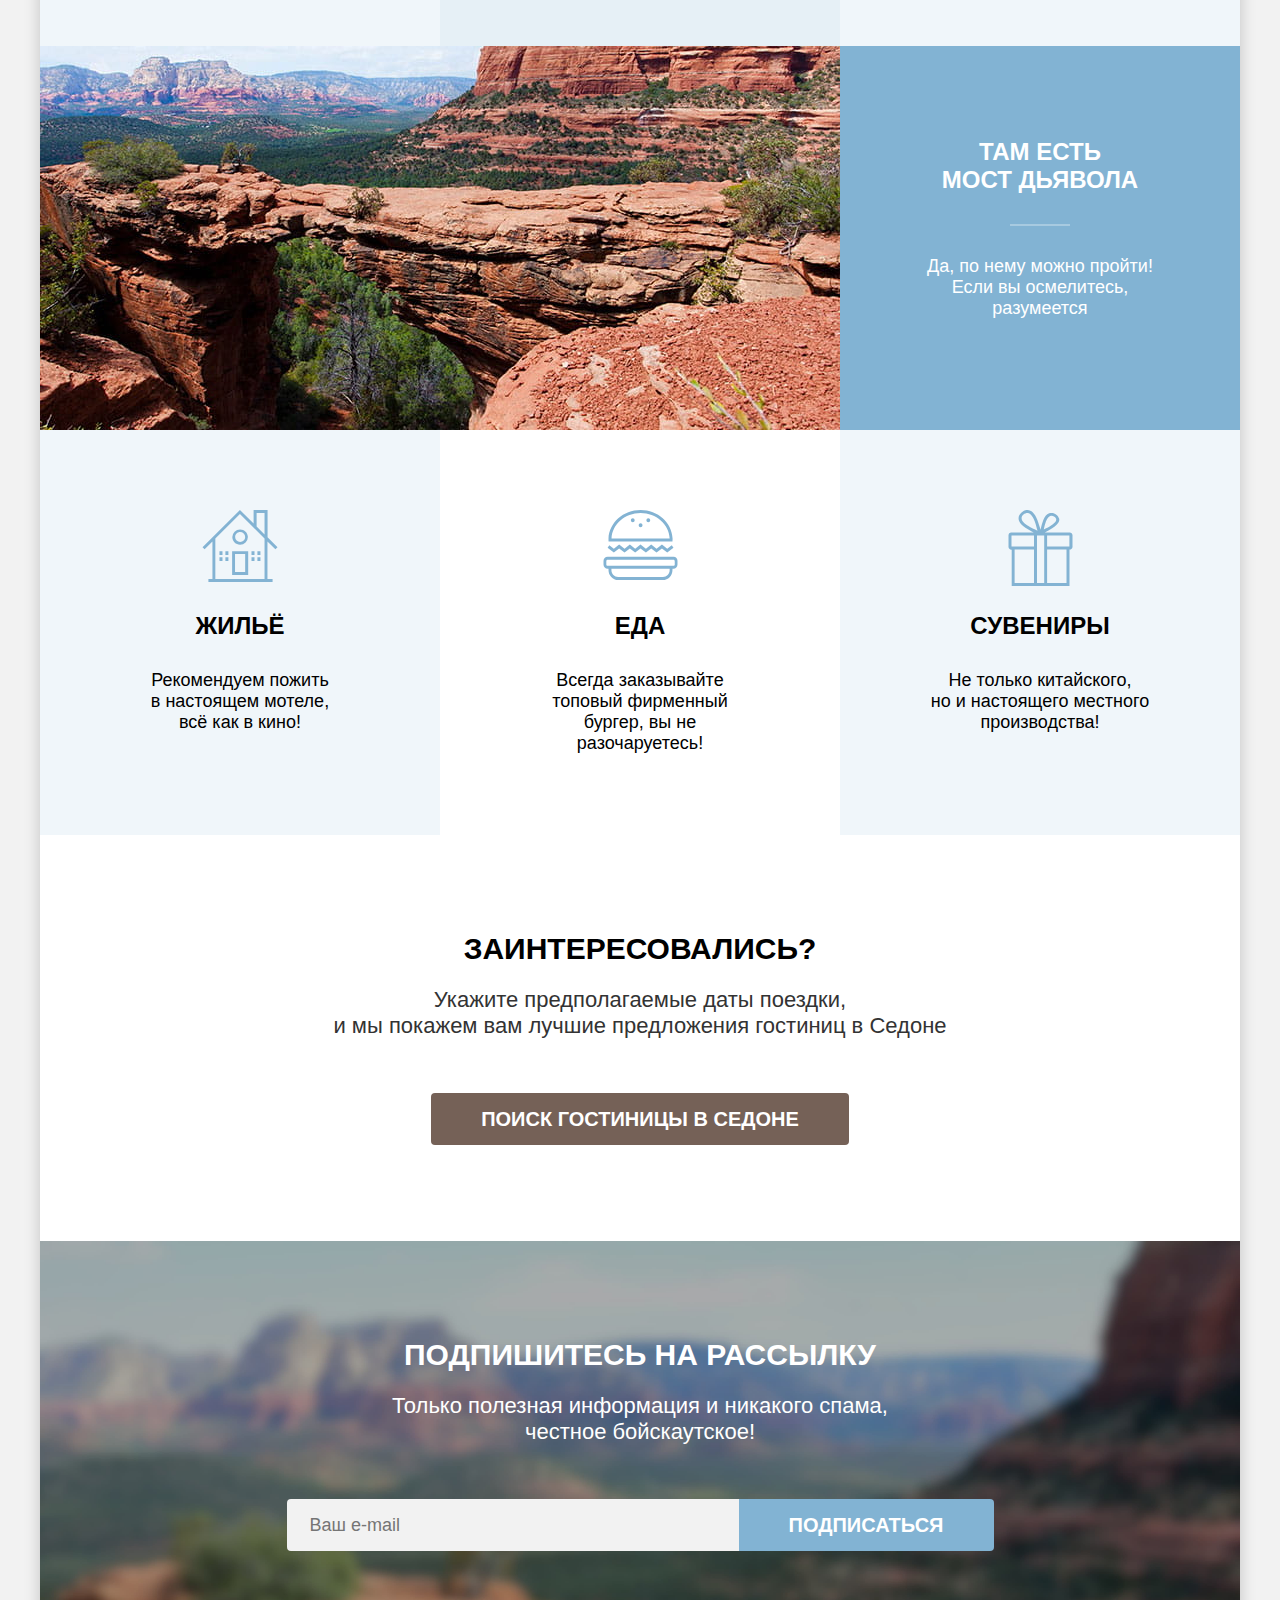
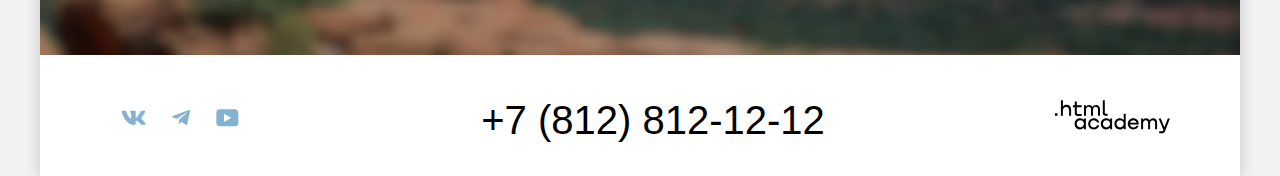
==== commit ed36fc90: "Завершает вёрстку" ====
--- a/index.html
+++ b/index.html
@@ -4,6 +4,7 @@
     <meta charset="utf-8">
     <title>HTML Academy: Седона</title>
     <link rel="stylesheet" href="styles/style.css">
+    <link rel="icon" href="favicon.ico">
   </head>
   <body>
     <div class="wrapper">
@@ -65,40 +66,40 @@
 
         <section class="advantages" data-test="advantages">
           <ul class="advantages-list">
-            <li class="advantages-item advantages-item-bg-image advantages-item-bg-image-hotel">
-              <h3 class="advantages-item-title advantages-item-title-white-line">Настоящий городок</h3>
+            <li class="advantages-item advantages-item-image advantages-item-image-hotel">
+              <h3 class="advantages-item-title advantages-item-white-line">Настоящий городок</h3>
               <p class="advantages-item-description">Седона — не аттракцион для туристов, там течёт своя жизнь</p>
             </li>
-            <li class="advantages-item advantages-item-bg advantages-item-bg-light">
-              <h3 class="advantages-item-title advantages-item-title-gray-line">Небольшая площадь</h3>
+            <li class="advantages-item advantages-item-bg advantages-item-light">
+              <h3 class="advantages-item-title advantages-item-gray-line">Небольшая площадь</h3>
               <p class="advantages-item-description">Все достопримечательности находятся очень близко</p>
             </li>
-            <li class="advantages-item advantages-item-bg advantages-item-bg-dark">
-              <h3 class="advantages-item-title advantages-item-title-gray-line">Красивая<br> дорога</h3>
+            <li class="advantages-item advantages-item-bg advantages-item-dark">
+              <h3 class="advantages-item-title advantages-item-gray-line">Красивая<br> дорога</h3>
               <p class="advantages-item-description">Ехать в Седону из Лас-Вегаса совсем не скучно!</p>
             </li>
-            <li class="advantages-item advantages-item-bg advantages-item-bg-light">
-              <h3 class="advantages-item-title advantages-item-title-gray-line">Мало<br> туристов</h3>
+            <li class="advantages-item advantages-item-bg advantages-item-light">
+              <h3 class="advantages-item-title advantages-item-gray-line">Мало<br> туристов</h3>
               <p class="advantages-item-description">Большинство едет в Гранд Каньон и толпится там</p>
             </li>
-            <li class="advantages-item advantages-item-bg-image advantages-item-bg-image-bridge">
-              <h3 class="advantages-item-title advantages-item-title-white-line">Там есть мост дьявола</h3>
+            <li class="advantages-item advantages-item-image advantages-item-image-bridge">
+              <h3 class="advantages-item-title advantages-item-white-line">Там есть<br> мост дьявола</h3>
               <p class="advantages-item-description">Да, по нему можно пройти! Если вы осмелитесь, разумеется</p>
             </li>
           </ul>
 
           <ul class="services-list advantages-list">
-            <li class="services-item advantages-item-bg advantages-item-bg-light">
-              <h3 class="services-item-title services-item-title-img-home advantages-item-title">Жильё</h3>
-              <p class="services-item-description advantages-item-description">Рекомендуем пожить в настоящем мотеле, всё как в кино!</p>
+            <li class="services-item advantages-item-bg advantages-item-light">
+              <h3 class="services-item-title services-item-img-home advantages-item-title">Жильё</h3>
+              <p class="advantages-item-description">Рекомендуем пожить<br> в настоящем мотеле,<br> всё как в кино!</p>
             </li>
             <li class="services-item advantages-item-bg">
-              <h3 class="services-item-title services-item-title-img-food advantages-item-title">Еда</h3>
-              <p class="advantages-item-description">Всегда заказывайте топовый фирменный бургер, вы не разочаруетесь!</p>
-            </li>
-            <li class="services-item advantages-item-bg advantages-item-bg-light">
-              <h3 class="services-item-title services-item-title-img-gift advantages-item-title">Сувениры</h3>
-              <p class="services-item-description advantages-item-description">Не только китайского, но и настоящего местного производства!</p>
+              <h3 class="services-item-title services-item-img-food advantages-item-title">Еда</h3>
+              <p class="advantages-item-description">Всегда заказывайте<br> топовый фирменный бургер, вы не разочаруетесь!</p>
+            </li>
+            <li class="services-item advantages-item-bg advantages-item-light">
+              <h3 class="services-item-title services-item-img-gift advantages-item-title">Сувениры</h3>
+              <p class="advantages-item-description">Не только китайского,<br> но и настоящего местного производства!</p>
             </li>
           </ul>
         </section>
--- a/styles/style.css
+++ b/styles/style.css
@@ -85,6 +85,10 @@
   text-transform: uppercase;
 }
 
+
+/* Хедер */
+
+
 .page-header {
   color: #000000;
   z-index: 1;
@@ -186,11 +190,15 @@
   display: block;
   width: 20px;
   height: 20px;
+}
+
+.menu-user-button-search {
   padding: 22px 12px;
 }
 
 .menu-user-button-favorites {
   position: relative;
+  padding: 21px 12px 23px;
 }
 
 .menu-user-button-favorites::after {
@@ -200,7 +208,7 @@
   color: #FFFFFF;
   position: absolute;
   left: 20px;
-  top: 13px;
+  top: 12px;
   width: 20px;
   height: 20px;
   box-sizing: border-box;
@@ -225,14 +233,6 @@
   fill: rgba(117, 97, 87, 0.3);
 }
 
-.menu-user-button-search {
-
-}
-
-.menu-user-button-favorites {
-
-}
-
 .menu-user-button-booking {
   padding: 8px 34px;
   color: #FFFFFF;
@@ -250,6 +250,10 @@
 .menu-user-button-booking:active {
   background-color: #756157;
 }
+
+
+/* Хиро блок */
+
 
 .hero {
   position: relative;
@@ -278,6 +282,10 @@
   vertical-align: bottom;
 }
 
+
+/* Превью */
+
+
 .preview {
   padding: 69px 260px 90px;
 }
@@ -296,6 +304,10 @@
   text-align: center;
 }
 
+
+/* Преимущества*/
+
+
 .advantages {
 
 }
@@ -311,7 +323,6 @@
 
 .advantages-item {
 
-
 }
 
 .advantages-item-bg {
@@ -320,14 +331,14 @@
   padding: 103px 85px 121px;
 }
 
-.advantages-item-bg-image {
+.advantages-item-image {
   color: #FFFFFF;
   width: 100%;
   padding-top: 92px;
   padding-bottom: 111px;
 }
 
-.advantages-item-bg-image-hotel {
+.advantages-item-image-hotel {
   padding-right: 885px;
   padding-left: 85px;
   background-image: url("../images/advantages/hotel.jpg");
@@ -336,7 +347,7 @@
   background-color: #82B3D3;
 }
 
-.advantages-item-bg-image-bridge {
+.advantages-item-image-bridge {
   padding-left: 885px;
   padding-right: 85px;
   background-image: url("../images/advantages/devil-bridge.jpg");
@@ -345,11 +356,11 @@
   background-color: #82B3D3;
 }
 
-.advantages-item-bg-light {
+.advantages-item-light {
   background-color: rgba(131, 179, 211, 0.12);
 }
 
-.advantages-item-bg-dark {
+.advantages-item-dark {
   background-color: rgba(131, 179, 211, 0.2);
 }
 
@@ -359,14 +370,14 @@
   text-transform: uppercase;
   margin-top: 0;
   margin-bottom: 30px;
-  padding-bottom: 30px;
-}
-
-.advantages-item-title-white-line {
+  padding-bottom: 32px;
+}
+
+.advantages-item-white-line {
   background: url("../images/advantages/border-line-white.svg") no-repeat bottom;
 }
 
-.advantages-item-title-gray-line {
+.advantages-item-gray-line {
   background: url("../images/advantages/border-line-gray.svg") no-repeat bottom;
 }
 
@@ -391,27 +402,34 @@
   background-position: top;
 }
 
-.services-item-title-img-home {
+.services-item-img-home {
   background-image: url("../images/advantages/icon-home.svg");
 }
 
-.services-item-title-img-food {
+.services-item-img-food {
   background-image: url("../images/advantages/icon-food.svg");
 }
 
-.services-item-title-img-gift {
+.services-item-img-gift {
   background-image: url("../images/advantages/icon-gift.svg");
 }
 
+
+/* Контейнер для некоторых секций */
+
+
 .section-container {
-  padding: 96px 0;
   display: flex;
   flex-direction: column;
   align-items: center;
 }
 
+
+/* Блок поиска */
+
+
 .search {
-
+  padding: 96px 258px;
 }
 
 .search-title {
@@ -448,8 +466,12 @@
   background-color: #756157;
 }
 
+
+/* Блок подписки */
+
+
 .subscribe {
-
+  padding: 96px 258px 104px;
 }
 
 .subscribe-main {
@@ -529,9 +551,12 @@
   background-color: #82B3D3;
 }
 
+
+/* Футер */
+
+
 .page-footer {
   padding: 45px 0 35px;
-
 }
 
 .footer-container {
@@ -607,6 +632,10 @@
 .footer-contacts-htmlacademy-link:active .footer-contacts-icon {
   fill: rgba(117, 97, 87, 0.3);
 }
+
+
+/* Модальное окно */
+
 
 .modal-container {
   position: fixed;
@@ -767,7 +796,7 @@
 }
 
 .minus {
-  left: 15px;
+  left: 10px;
   background-image: url("../images/modal/minus.svg");
 }
 
@@ -785,7 +814,7 @@
 }
 
 .plus {
-  right: 15px;
+  right: 10px;
   background-image: url("../images/modal/plus.svg");
 }
 
@@ -892,7 +921,8 @@
   background: url("../images/catalog/mountains-blurry.jpg") no-repeat;
   background-size: cover;
   background-color: #82B3D3;
-  padding: 35px 0 70px;
+  padding: 35px 0 73px;
+  margin-bottom: 50px;
 }
 
 .main-inner-title {
@@ -960,6 +990,7 @@
   font-weight: 700;
   font-size: 20px;
   line-height: 24px;
+  text-transform: capitalize;
   margin-top: 0;
   margin-bottom: 32px;
 }
@@ -1107,6 +1138,7 @@
   position: relative;
   height: 4px;
   background-color: rgba(255, 255, 255, 0.3);
+  margin-bottom: 4px;
 }
 
 .range-bar {
@@ -1195,7 +1227,6 @@
 }
 
 .hotel-sort {
-  padding-top: 50px;
   margin-bottom: 40px;
 }
 
@@ -1280,8 +1311,12 @@
   padding-bottom: 60px;
 }
 
+
+/* Карточки товара */
+
+
 .hotel-list {
-  margin: 0;
+  margin: 0 0 40px;
   padding: 0;
   list-style: none;
   display: flex;
@@ -1435,12 +1470,15 @@
   padding: 9px 22px 8px;
 }
 
+
+/* Пагинация */
+
+
 .pagination {
   list-style: none;
   margin: 0;
-  margin-top: 40px;
   padding: 0;
-  padding-top: 40px;
+  padding-top: 39px;
   border-top: 1px solid #E6E6E6;
   display: flex;
 }
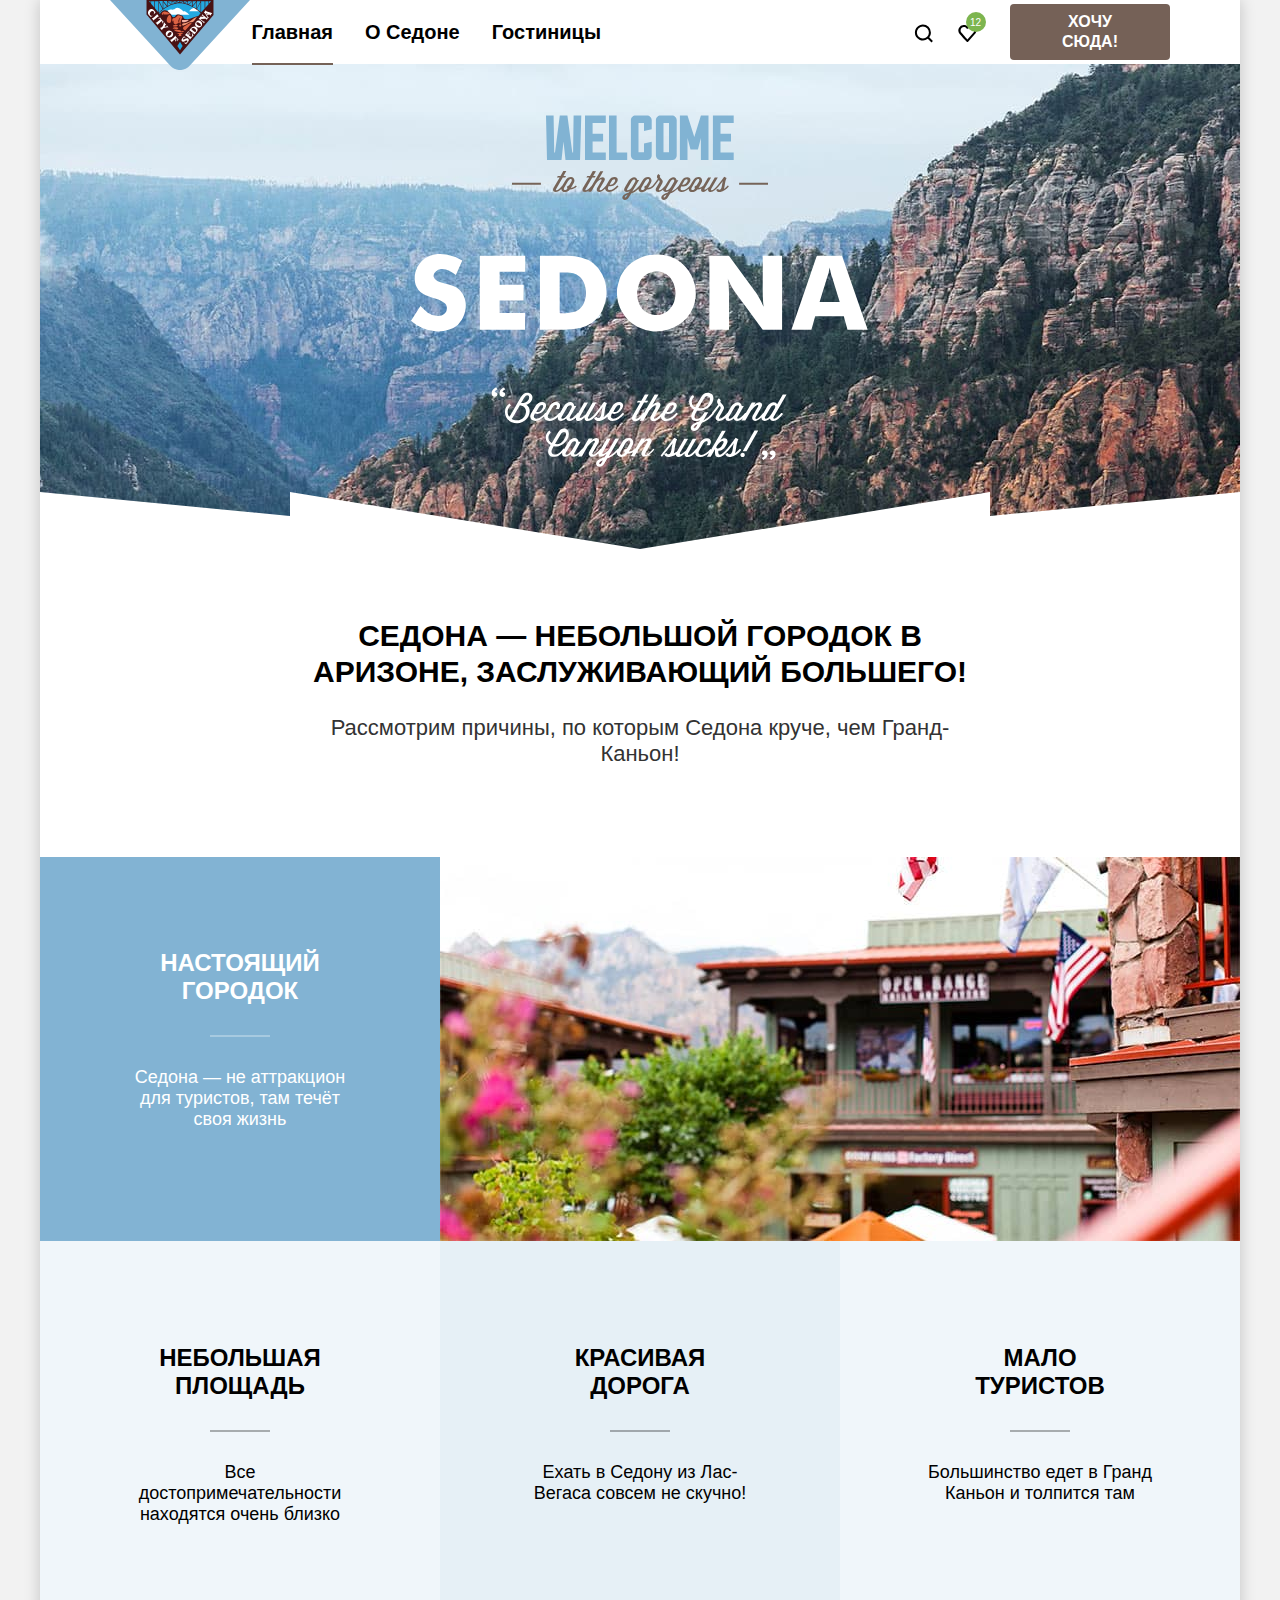
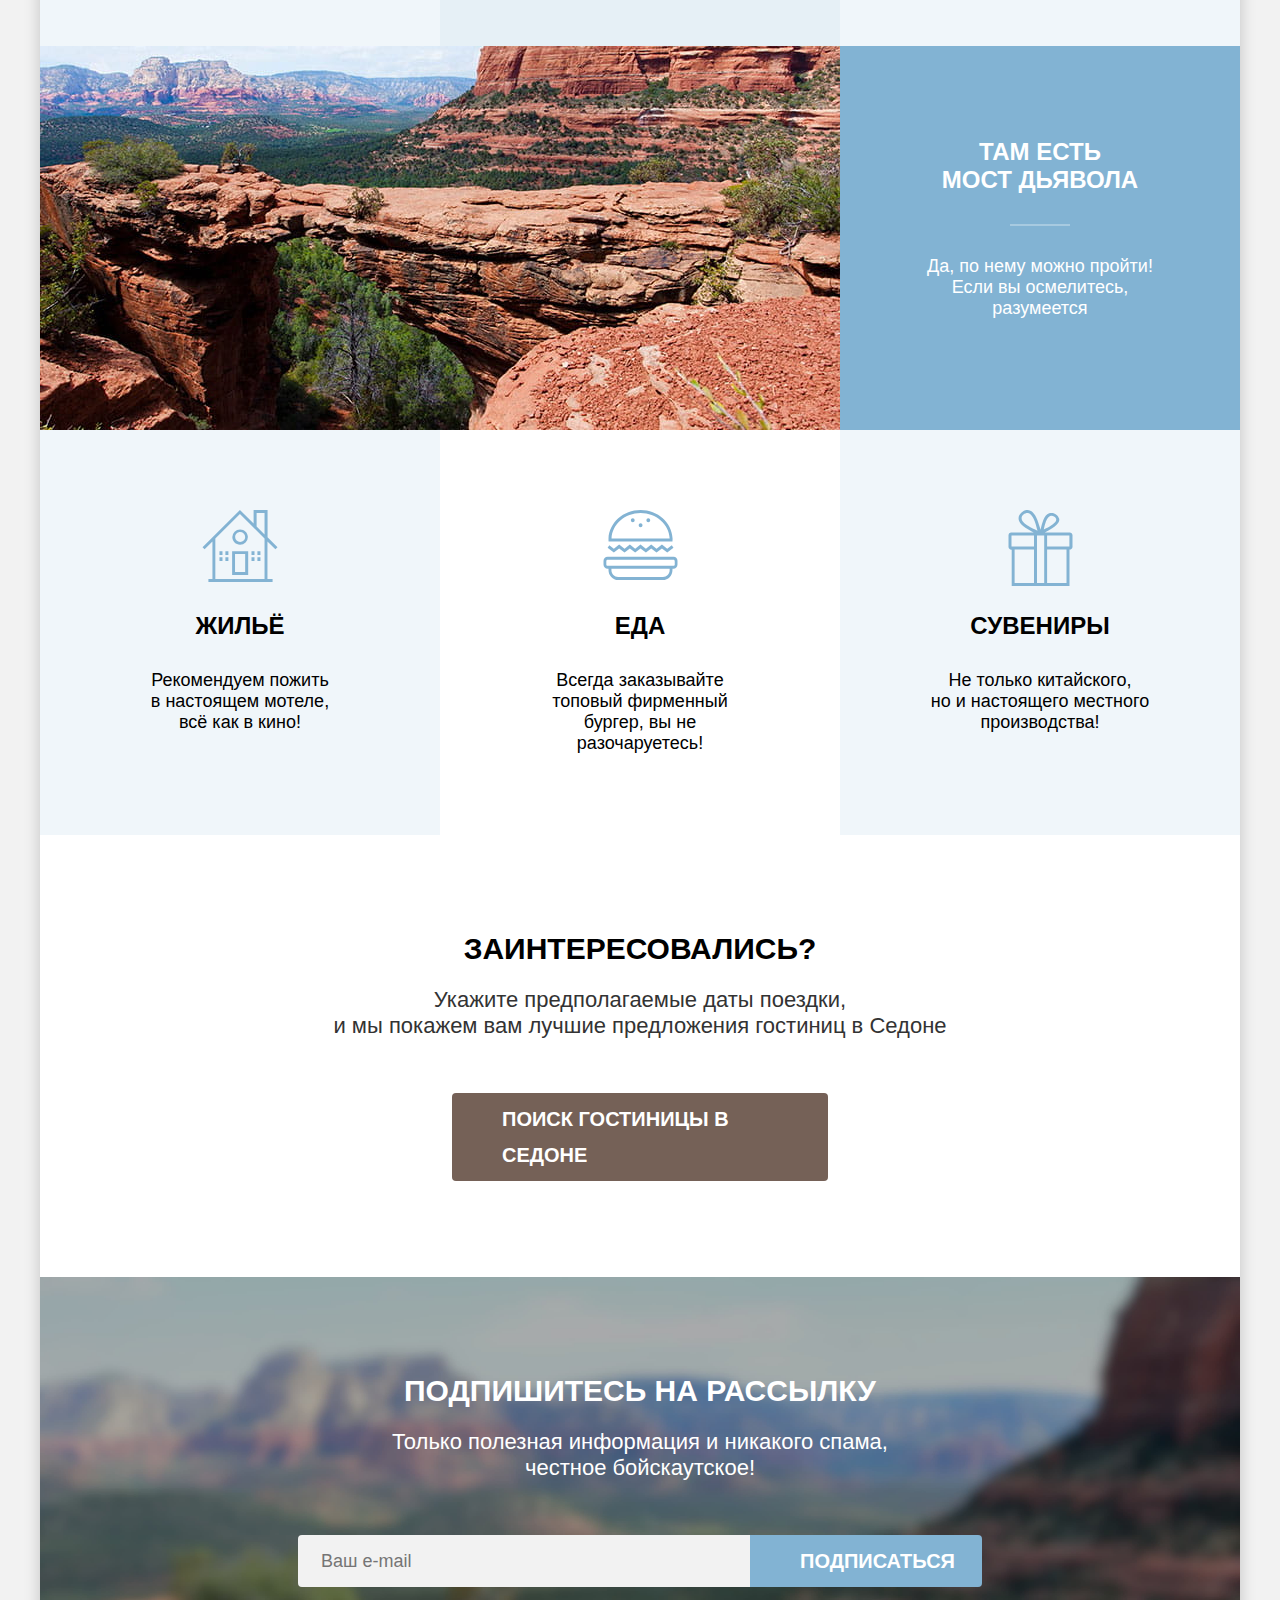
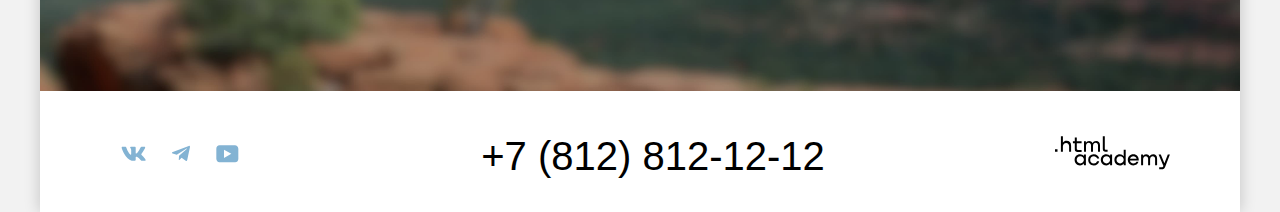
==== commit 8b4072dd: "Исправляет проект" ====
--- a/index.html
+++ b/index.html
@@ -4,7 +4,8 @@
     <meta charset="utf-8">
     <title>HTML Academy: Седона</title>
     <link rel="stylesheet" href="styles/style.css">
-    <link rel="icon" href="favicon.ico">
+    <link rel="icon" href="favicon.ico"> <!-- 32×32 -->
+    <link rel="icon" type="image/png" href="images/favicon.png"> <!-- 32×32 -->
   </head>
   <body>
     <div class="wrapper">
@@ -12,7 +13,7 @@
         <div class="container header-container">
           <nav class="navigation">
             <a href="index.html" class="header-logo">
-              <img src="images/header/logo-sedona.svg" class="header-logo-image" width="140" height="70" alt="Логотип Седона">
+              <img src="images/header/logo-sedona.svg" class="header-logo-image" width="140" height="70" alt="Логотип Седона.">
             </a>
             <ul class="menu navigation-list">
               <li class="navigation-item">
@@ -30,18 +31,16 @@
           <ul class="menu menu-user">
             <li class="menu-user-item menu-user-item-search">
               <a class="menu-user-button menu-user-button-search" href="#">
-                <svg aria-hidden="true" focusable="false" width="19" height="19" viewBox="0 0 19 19" fill="none" xmlns="http://www.w3.org/2000/svg">
+                <svg role="img" aria-label="Поиск." aria-hidden="true" focusable="false" width="19" height="19" viewBox="0 0 19 19" fill="none" xmlns="http://www.w3.org/2000/svg">
                   <path class="menu-button-icon" d="m18.9 17-3.7-3.67c1-1.3 1.7-2.98 1.7-4.87A8 8 0 0 0 8.9.5C4.5.5.9 4.18.9 8.56a8 8 0 0 0 12.9 6.26l3.7 3.68 1.4-1.5Zm-10-2.48a6 6 0 0 1-6-5.96 6 6 0 0 1 12 0 6 6 0 0 1-6 5.96Z" fill="#000"/>
                 </svg>
-                <span class="visually-hidden">Поиск</span>
               </a>
             </li>
             <li class="menu-user-item menu-user-item-favorites">
               <a class="menu-user-button menu-user-button-favorites" href="#">
-                <svg aria-hidden="true" focusable="false" width="19" height="17" viewBox="0 0 19 17" fill="none" xmlns="http://www.w3.org/2000/svg">
+                <svg role="img" aria-label="Избранное." aria-hidden="true" focusable="false" width="19" height="17" viewBox="0 0 19 17" fill="none" xmlns="http://www.w3.org/2000/svg">
                   <path class="menu-button-icon" d="M9.3 17a.9.9 0 0 1-.8-.4c-5.4-6.1-6.7-7.5-7-7.9A5.4 5.4 0 0 1 5.9 0c1.3 0 2.5.5 3.5 1.3a5.46 5.46 0 0 1 9 4.1c0 1.3-.5 2.5-1.3 3.4l-7 7.9c-.2.2-.4.3-.8.3Zm-6-9.5c.3.4 3.5 4 6.1 6.9l6.2-7c.5-.5.7-1.2.7-2 0-1.8-1.5-3.3-3.3-3.3-1 0-2 .5-2.7 1.3-.3.3-.6.4-.9.4-.3 0-.6-.2-.8-.4-.7-.8-1.7-1.3-2.7-1.3-1.8 0-3.3 1.5-3.3 3.3-.1.9.3 1.6.7 2.1-.1 0-.1 0 0 0Z" fill="#000"/>
                 </svg>
-                <span class="visually-hidden">Избранное</span>
               </a>
             </li>
             <li class="menu-user-item menu-user-item-booking">
@@ -54,8 +53,8 @@
       <main class="main-index main-container" data-test="main">
 
         <section class="hero" data-test="hero">
-          <h1 class="visually-hidden">Городок Седона</h1>
-          <img class="hero-logo" src="images/hero/welcome-to-sedona.svg" width="458" height="352" alt="Welcome to the gorgeous SEDONA. Because the grand canyon sucks!">
+          <h1 class="visually-hidden">Городок Седона.</h1>
+          <img class="hero-logo" src="images/hero/welcome-to-sedona.svg" width="458" height="352" alt="Welcome to the gorgeous SEDONA. Because the grand canyon sucks.">
         </section>
 
         <section class="preview">
@@ -66,38 +65,44 @@
 
         <section class="advantages" data-test="advantages">
           <ul class="advantages-list">
-            <li class="advantages-item advantages-item-image advantages-item-image-hotel">
-              <h3 class="advantages-item-title advantages-item-white-line">Настоящий городок</h3>
-              <p class="advantages-item-description">Седона — не аттракцион для туристов, там течёт своя жизнь</p>
-            </li>
-            <li class="advantages-item advantages-item-bg advantages-item-light">
+            <li class="advantages-item advantages-item-image">
+              <div class="advantages-item-container">
+                <h3 class="advantages-item-title advantages-item-white-line">Настоящий городок</h3>
+                <p class="advantages-item-description">Седона — не аттракцион для туристов, там течёт своя жизнь</p>
+              </div>
+              <img src="images/advantages/hotel.jpg" width="800" height="384" alt="Ветки деревьев на фоне отеля.">
+            </li>
+            <li class="advantages-item advantages-item-small advantages-item-light">
               <h3 class="advantages-item-title advantages-item-gray-line">Небольшая площадь</h3>
               <p class="advantages-item-description">Все достопримечательности находятся очень близко</p>
             </li>
-            <li class="advantages-item advantages-item-bg advantages-item-dark">
+            <li class="advantages-item advantages-item-small advantages-item-dark">
               <h3 class="advantages-item-title advantages-item-gray-line">Красивая<br> дорога</h3>
               <p class="advantages-item-description">Ехать в Седону из Лас-Вегаса совсем не скучно!</p>
             </li>
-            <li class="advantages-item advantages-item-bg advantages-item-light">
+            <li class="advantages-item advantages-item-small advantages-item-light">
               <h3 class="advantages-item-title advantages-item-gray-line">Мало<br> туристов</h3>
               <p class="advantages-item-description">Большинство едет в Гранд Каньон и толпится там</p>
             </li>
-            <li class="advantages-item advantages-item-image advantages-item-image-bridge">
-              <h3 class="advantages-item-title advantages-item-white-line">Там есть<br> мост дьявола</h3>
-              <p class="advantages-item-description">Да, по нему можно пройти! Если вы осмелитесь, разумеется</p>
+            <li class="advantages-item advantages-item-image">
+              <img src="images/advantages/devil-bridge.jpg" width="800" height="384" alt="Скала в форме моста.">
+              <div class="advantages-item-container">
+                <h3 class="advantages-item-title advantages-item-white-line">Там есть<br> мост дьявола</h3>
+                <p class="advantages-item-description">Да, по нему можно пройти! Если вы осмелитесь, разумеется</p>
+              </div>
             </li>
           </ul>
 
           <ul class="services-list advantages-list">
-            <li class="services-item advantages-item-bg advantages-item-light">
+            <li class="services-item advantages-item-small advantages-item-light">
               <h3 class="services-item-title services-item-img-home advantages-item-title">Жильё</h3>
               <p class="advantages-item-description">Рекомендуем пожить<br> в настоящем мотеле,<br> всё как в кино!</p>
             </li>
-            <li class="services-item advantages-item-bg">
+            <li class="services-item advantages-item-small">
               <h3 class="services-item-title services-item-img-food advantages-item-title">Еда</h3>
               <p class="advantages-item-description">Всегда заказывайте<br> топовый фирменный бургер, вы не разочаруетесь!</p>
             </li>
-            <li class="services-item advantages-item-bg advantages-item-light">
+            <li class="services-item advantages-item-small advantages-item-light">
               <h3 class="services-item-title services-item-img-gift advantages-item-title">Сувениры</h3>
               <p class="advantages-item-description">Не только китайского,<br> но и настоящего местного производства!</p>
             </li>
@@ -114,7 +119,7 @@
           <h2 class="section-title subscribe-title">Подпишитесь на рассылку</h2>
           <p class="subscribe-text">Только полезная информация и никакого спама,<br> честное бойскаутское!</p>
           <form class="subscribe-form" action="https://echo.htmlacademy.ru/" method="post">
-            <label for="subscribe-email" class="visually-hidden">Введите Email</label>
+            <label for="subscribe-email" class="visually-hidden">Введите Email.</label>
             <input class="subscribe-field" placeholder="Ваш e-mail" type="email" name="subscribe-email" id="subscribe-email" required>
             <button class="button subscribe-button" type="submit">Подписаться</button>
           </form>
@@ -126,32 +131,29 @@
           <ul class="footer-social-list">
             <li class="footer-social-item">
               <a class="footer-social-link footer-social-link-vk" href="https://vk.com/htmlacademy">
-                <svg width="25" height="15" viewBox="0 0 25 15" fill="none" xmlns="http://www.w3.org/2000/svg">
+                <svg role="img" aria-label="Вконтакте." width="25" height="15" viewBox="0 0 25 15" fill="none" xmlns="http://www.w3.org/2000/svg">
                   <path class="footer-social-icon" fill-rule="evenodd" clip-rule="evenodd" d="M24.12 1.8c.16-.54 0-.94-.8-.94H20.7c-.67 0-.98.34-1.15.73 0 0-1.33 3.2-3.22 5.27-.61.6-.9.8-1.23.8-.16 0-.41-.2-.41-.75v-5.1c0-.66-.19-.95-.74-.95H9.82c-.42 0-.67.3-.67.59 0 .62.95.76 1.04 2.51v3.8c0 .83-.15.98-.48.98-.9 0-3.06-3.2-4.34-6.88-.25-.72-.5-1-1.18-1H1.57c-.75 0-.9.34-.9.73 0 .68.89 4.07 4.14 8.55 2.17 3.06 5.23 4.72 8 4.72 1.68 0 1.88-.37 1.88-1v-2.32c0-.74.16-.88.7-.88.38 0 1.05.19 2.6 1.66 1.79 1.75 2.08 2.54 3.08 2.54h2.63c.75 0 1.12-.37.9-1.1-.23-.72-1.08-1.77-2.2-3.02-.62-.71-1.54-1.48-1.82-1.86-.39-.5-.28-.71 0-1.15 0 0 3.2-4.42 3.54-5.93Z" fill="#83B3D3"/>
                 </svg>
-                <span class="visually-hidden">Вконтакте</span>
               </a>
             </li>
             <li class="footer-social-item">
               <a class="footer-social-link footer-social-link-telegram" href="https://t.me/htmlacademy">
-                <svg aria-hidden="true" focusable="false" width="18" height="16" viewBox="0 0 18 16" fill="none" xmlns="http://www.w3.org/2000/svg">
+                <svg role="img" aria-label="Телеграм." aria-hidden="true" focusable="false" width="18" height="16" viewBox="0 0 18 16" fill="none" xmlns="http://www.w3.org/2000/svg">
                   <path class="footer-social-icon" d="M16.79.96.84 7.1c-1.09.44-1.08 1.05-.2 1.32l4.1 1.28 9.47-5.98c.44-.27.85-.13.52.17l-7.68 6.93-.28 4.22c.41 0 .6-.2.83-.41l1.99-1.94 4.13 3.06c.77.42 1.31.2 1.5-.71l2.72-12.8c.28-1.1-.43-1.61-1.16-1.28Z" fill="#83B3D3"/>
                 </svg>
-                <span class="visually-hidden">Телеграм</span>
               </a>
             </li>
             <li class="footer-social-item">
               <a class="footer-social-link footer-social-link-youtube" href="https://www.youtube.com/user/htmlacademyru">
-                <svg aria-hidden="true" focusable="false" width="23" height="18" viewBox="0 0 23 18" fill="none" xmlns="http://www.w3.org/2000/svg">
+                <svg role="img" aria-label="Ютуб." aria-hidden="true" focusable="false" width="23" height="18" viewBox="0 0 23 18" fill="none" xmlns="http://www.w3.org/2000/svg">
                   <path class="footer-social-icon" d="M18.94.36H3.51C1.65.36.33 1.95.33 3.76v10.09c0 1.91 1.32 3.5 3.18 3.5h15.65c1.64 0 3.17-1.59 3.17-3.4V3.76c-.22-1.8-1.53-3.4-3.39-3.4ZM7.99 12.89V4.82l7.34 4.04-7.34 4.03Z" fill="#83B3D3"/>
                 </svg>
-                <span class="visually-hidden">Ютуб</span>
               </a>
             </li>
           </ul>
           <a class="footer-contacts-phone" href="tel:+78128121212">+7 (812) 812-12-12</a>
           <a class="footer-contacts-htmlacademy-link" href="https://htmlacademy.ru/">
-            <svg aria-hidden="true" focusable="false" width="115" height="34" viewBox="0 0 115 34" fill="none" xmlns="http://www.w3.org/2000/svg">
+            <svg role="img" aria-label="Htmlacademy." aria-hidden="true" focusable="false" width="115" height="34" viewBox="0 0 115 34" fill="none" xmlns="http://www.w3.org/2000/svg">
               <path class="footer-contacts-icon" d="M0 13.26v2.6h2.5v-2.6H0ZM11.6 4.86c-1.6 0-2.8.7-3.6 1.7h-.1V.36h-2v15.5h2v-5.3c0-2.1 1.3-3.6 3.3-3.6 1.8 0 2.9 1.4 2.9 3.2v5.7h2v-6.1c.1-3-1.8-4.9-4.5-4.9ZM26.6 5.16h-4.8v-3.7h-2v3.8h-1.9v2h1.9v6c0 1.7 1 2.7 2.7 2.7h4.1v-2h-3.7c-.7 0-1.1-.4-1.1-1.1v-5.7h4.8v-2ZM41.1 4.96c-1.6 0-2.9.8-3.5 2.1h-.1c-.6-1.2-1.8-2.1-3.4-2.1-1.4 0-2.5.8-3.1 1.8h-.1v-1.6H29v10.6h2v-5.4c0-2 1-3.5 2.6-3.5 1.5 0 2.4 1 2.4 2.6v6.3h2v-5.6c0-2.4 1.4-3.3 2.6-3.3 1.5 0 2.4 1 2.4 2.6v6.3h2v-6.5c.1-2.5-1.4-4.3-3.9-4.3ZM47.8 13.06c0 1.7 1 2.7 2.8 2.7h2v-2h-1.7c-.7 0-1.1-.4-1.1-1.1V.36h-2v12.7ZM28.9 20.06c-.9-1.1-2.2-1.8-3.9-1.8-3.1 0-5.4 2.3-5.4 5.6s2.3 5.6 5.4 5.6c1.8 0 3-.8 3.8-1.9h.1v1.6h2v-10.6h-2v1.5Zm-3.6 7.4c-2.2 0-3.6-1.6-3.6-3.6s1.4-3.6 3.6-3.6 3.6 1.6 3.6 3.6c0 1.9-1.4 3.6-3.6 3.6ZM44.2 22.36c-.5-2.4-2.6-4.1-5.4-4.1a5.4 5.4 0 0 0-5.6 5.6c0 3.1 2.2 5.6 5.6 5.6 2.8 0 4.9-1.8 5.4-4.2h-2.1a3.4 3.4 0 0 1-3.3 2.3c-2.2 0-3.6-1.6-3.6-3.6s1.4-3.6 3.6-3.6c1.6 0 2.8 1 3.3 2.2h2.1v-.2ZM55.1 20.06c-.9-1.1-2.2-1.8-3.9-1.8-3.1 0-5.4 2.3-5.4 5.6s2.3 5.6 5.4 5.6c1.8 0 3-.8 3.8-1.9h.1v1.6h2v-10.6h-2v1.5Zm-3.6 7.4c-2.2 0-3.6-1.6-3.6-3.6s1.4-3.6 3.6-3.6 3.6 1.6 3.6 3.6c0 1.9-1.5 3.6-3.6 3.6ZM68.7 20.16c-.9-1.1-2.2-1.9-3.9-1.9-3.1 0-5.4 2.3-5.4 5.6s2.2 5.6 5.4 5.6c1.7 0 3-.8 3.8-1.8h.1v1.5h2v-15.4h-2v6.4Zm-3.6 7.3c-2.2 0-3.6-1.6-3.6-3.6s1.4-3.6 3.6-3.6 3.6 1.6 3.6 3.6c-.1 2-1.5 3.6-3.6 3.6ZM78.3 18.26c-3.3 0-5.5 2.5-5.5 5.6 0 3 2.1 5.6 5.5 5.6 2.5 0 4.5-1.3 5.2-3.6h-2.1c-.5 1-1.6 1.6-3 1.6-1.9 0-3.3-1.3-3.4-2.9h8.8c.2-3.6-2-6.3-5.5-6.3Zm0 1.9c1.7 0 3 1 3.3 2.6h-6.5c.3-1.5 1.5-2.6 3.2-2.6ZM98.2 18.26c-1.6 0-2.9.8-3.6 2h-.1c-.6-1.2-1.8-2-3.4-2-1.4 0-2.5.7-3.1 1.8v-1.5h-1.9v10.6h2v-5.4c0-2 1-3.4 2.6-3.5 1.5 0 2.4 1 2.4 2.6v6.3h2v-5.6c0-2.4 1.4-3.3 2.6-3.3 1.5 0 2.4 1 2.4 2.6v6.3h2v-6.5c.1-2.6-1.4-4.4-3.9-4.4ZM109.4 27.36l-3.6-8.9h-2.2l4.8 11.6c-.3.9-.7 1.2-1.7 1.2h-2.5v2h2.5c1.8 0 2.8-.8 3.5-2.6l4.7-12.2h-2.1l-3.4 8.9Z" fill="#000"/>
             </svg>
           </a>
@@ -163,32 +165,33 @@
       <div class="modal modal-booking">
         <section class="modal-content">
           <h2 class="modal-title">Поиск гостиницы в Седоне</h2>
-          <button class="modal-close-button">
-            <span class="visually-hidden">Закрыть</span>
+          <button class="modal-close-button" type="button">
+            <span class="visually-hidden">Закрыть окно.</span>
           </button>
 
           <form class="booking-form" action="https://echo.htmlacademy.ru/" method="post">
             <label class="booking-label" for="in-date">Дата заезда:</label>
-            <input class="booking-input booking-input-date" type="text" id="in-date" name="appointment-date" placeholder="Укажите дату" value="27 апреля 2020">
+            <input class="booking-input booking-input-date" type="text" id="in-date" name="appointment-date" placeholder="Укажите дату" value="27 апреля 2020" required>
             <p class="modal-message erorr">Мы не можем отправить вас в прошлое.</p>
 
             <label class="booking-label" for="out-date">Дата выезда:</label>
-            <input class="booking-input booking-input-date" type="text" id="out-date" name="appointment-date" placeholder="Укажите дату" value="1 сентября 2023">
+            <input class="booking-input booking-input-date" type="text" id="out-date" name="appointment-date" placeholder="Укажите дату" value="1 сентября 2023" required>
             <p class="modal-message">На эти даты есть свободные номера. Пока есть.</p>
 
             <label class="booking-label" for="adult">Взрослые:</label>
 
             <div class="input-number-container">
-              <button class="minus"></button>
-              <input class="booking-input booking-input-number" type="number" id="adult" name="adult" value="2">
-              <button class="plus"></button>
+              <span class="visually-hidden">Укажите количество взрослых</span>
+              <button class="minus" type="button"></button>
+              <input class="booking-input booking-input-number" type="number" id="adult" name="adult" value="2" required>
+              <button class="plus" type="button"></button>
             </div>
 
             <div class="info-child-container">
               <label class="booking-label" for="child">Дети:</label>
               <span class="tooltip">
-                <button class="tooltip-toggle">
-                  <svg class="tooltip-icon" aria-hidden="true" focusable="false" width="2" height="12" viewBox="0 0 2 12" fill="none" xmlns="http://www.w3.org/2000/svg">
+                <button class="tooltip-toggle" type="button">
+                  <svg role="img" aria-label="Тултип." class="tooltip-icon" aria-hidden="true" focusable="false" width="2" height="12" viewBox="0 0 2 12" fill="none" xmlns="http://www.w3.org/2000/svg">
                     <path fill-rule="evenodd" clip-rule="evenodd" d="M0 0h2v2H0V0Zm2 12H0V3h2v9Z" fill="#fff"/>
                   </svg>
                 </button>
@@ -197,12 +200,12 @@
             </div>
 
             <div class="input-number-container">
-              <button class="minus"></button>
-              <input class="booking-input booking-input-number" type="number" id="child" name="child" value="2">
-              <button class="plus"></button>
+              <button class="minus" type="button"></button>
+              <input class="booking-input booking-input-number" type="number" id="child" name="child" value="2" required>
+              <button class="plus" type="button"></button>
             </div>
 
-            <a href="" class="modal-search-button">Найти</a>
+            <a href="#" class="modal-search-button">Найти</a>
           </form>
         </section>
       </div>
--- a/styles/style.css
+++ b/styles/style.css
@@ -1,3 +1,10 @@
+/*
+* Prefixed by https://autoprefixer.github.io
+* PostCSS: v8.4.14,
+* Autoprefixer: v10.4.7
+* Browsers: last 5 version
+*/
+
 @font-face {
   font-family: "PT Sans";
   font-style: normal;
@@ -25,6 +32,8 @@
   line-height: 21px;
   color: #000000;
   background-color: #F2F2F2;
+  display: -webkit-box;
+  display: -ms-flexbox;
   display: flex;
   min-height: 100%;
 }
@@ -33,9 +42,15 @@
   width: 1200px;
   margin: 0 auto;
   background-color: #FFFFFF;
-  box-shadow: 0 0 15px rgba(0, 0, 0, 0.2);
-  display: flex;
-  flex-direction: column;
+  -webkit-box-shadow: 0 0 15px rgba(0, 0, 0, 0.2);
+          box-shadow: 0 0 15px rgba(0, 0, 0, 0.2);
+  display: -webkit-box;
+  display: -ms-flexbox;
+  display: flex;
+  -webkit-box-orient: vertical;
+  -webkit-box-direction: normal;
+      -ms-flex-direction: column;
+          flex-direction: column;
 }
 
 .visually-hidden {
@@ -55,11 +70,15 @@
 }
 
 .main-container {
-  flex-grow: 1;
+  -webkit-box-flex: 1;
+      -ms-flex-positive: 1;
+          flex-grow: 1;
 }
 
 .button {
   display: inline-block;
+  -webkit-box-sizing: border-box;
+          box-sizing: border-box;
   font-family: "PT Sans", sans-serif;
   font-weight: 700;
   font-size: 16px;
@@ -95,6 +114,8 @@
 }
 
 .header-container {
+  display: -webkit-box;
+  display: -ms-flexbox;
   display: flex;
 }
 
@@ -110,17 +131,26 @@
 .navigation {
   position: relative;
   min-width: 507px;
-  display: flex;
-  justify-content: space-between;
+  display: -webkit-box;
+  display: -ms-flexbox;
+  display: flex;
+  -webkit-box-pack: justify;
+      -ms-flex-pack: justify;
+          justify-content: space-between;
 }
 
 .menu {
   margin: 0;
   padding-left: 0;
   list-style: none;
-  display: flex;
-  align-items: center;
-  flex-wrap: wrap;
+  display: -webkit-box;
+  display: -ms-flexbox;
+  display: flex;
+  -webkit-box-align: center;
+      -ms-flex-align: center;
+          align-items: center;
+  -ms-flex-wrap: wrap;
+      flex-wrap: wrap;
 }
 
 .navigation-list {
@@ -129,6 +159,8 @@
 }
 
 .navigation-item {
+  display: -webkit-box;
+  display: -ms-flexbox;
   display: flex;
 }
 
@@ -167,10 +199,14 @@
 .menu-user {
   max-width: 300px;
   margin-left: auto;
-  align-items: center;
+  -webkit-box-align: center;
+      -ms-flex-align: center;
+          align-items: center;
 }
 
 .menu-user-item {
+  display: -webkit-box;
+  display: -ms-flexbox;
   display: flex;
 }
 
@@ -211,7 +247,8 @@
   top: 12px;
   width: 20px;
   height: 20px;
-  box-sizing: border-box;
+  -webkit-box-sizing: border-box;
+          box-sizing: border-box;
   padding-left: 4px;
   background-color: #7DB54F;
   border-radius: 50%;
@@ -235,6 +272,7 @@
 
 .menu-user-button-booking {
   padding: 8px 34px;
+  max-width: 160px;
   color: #FFFFFF;
   background-color: #756157;
 }
@@ -264,8 +302,7 @@
   background-color: #493e3e;
   background-size: cover;
   background-repeat: no-repeat;
-  padding-top: 51px;
-  padding-bottom: 82px;
+  padding: 51px 370px 82px;
 }
 
 .hero::before {
@@ -317,43 +354,34 @@
   padding-left: 0;
   text-align: center;
   list-style: none;
-  display: flex;
-  flex-wrap: wrap;
+  display: -webkit-box;
+  display: -ms-flexbox;
+  display: flex;
+  -ms-flex-wrap: wrap;
+      flex-wrap: wrap;
 }
 
 .advantages-item {
-
-}
-
-.advantages-item-bg {
-  box-sizing: border-box;
+  -webkit-box-sizing: border-box;
+          box-sizing: border-box;
+}
+
+.advantages-item-small {
   width: 400px;
   padding: 103px 85px 121px;
 }
 
 .advantages-item-image {
   color: #FFFFFF;
+  background-color: #82B3D3;
   width: 100%;
-  padding-top: 92px;
-  padding-bottom: 111px;
-}
-
-.advantages-item-image-hotel {
-  padding-right: 885px;
-  padding-left: 85px;
-  background-image: url("../images/advantages/hotel.jpg");
-  background-repeat: no-repeat;
-  background-position: right;
-  background-color: #82B3D3;
-}
-
-.advantages-item-image-bridge {
-  padding-left: 885px;
-  padding-right: 85px;
-  background-image: url("../images/advantages/devil-bridge.jpg");
-  background-repeat: no-repeat;
-  background-position: left;
-  background-color: #82B3D3;
+  display: -webkit-box;
+  display: -ms-flexbox;
+  display: flex;
+}
+
+.advantages-item-container {
+  padding: 92px 85px 111px;
 }
 
 .advantages-item-light {
@@ -390,6 +418,8 @@
 }
 
 .services-item {
+  -webkit-box-sizing: border-box;
+          box-sizing: border-box;
   padding-top: 80px;
   padding-bottom: 81px;
 }
@@ -419,9 +449,16 @@
 
 
 .section-container {
-  display: flex;
-  flex-direction: column;
-  align-items: center;
+  display: -webkit-box;
+  display: -ms-flexbox;
+  display: flex;
+  -webkit-box-orient: vertical;
+  -webkit-box-direction: normal;
+      -ms-flex-direction: column;
+          flex-direction: column;
+  -webkit-box-align: center;
+      -ms-flex-align: center;
+          align-items: center;
 }
 
 
@@ -451,6 +488,7 @@
   font-size: 20px;
   line-height: 36px;
   text-decoration: none;
+  max-width: 376px;
   padding: 8px 50px;
 }
 
@@ -497,6 +535,8 @@
 }
 
 .subscribe-form {
+  display: -webkit-box;
+  display: -ms-flexbox;
   display: flex;
 }
 
@@ -506,7 +546,8 @@
   line-height: 24px;
   width: 452px;
   padding: 11px 20px;
-  box-sizing: border-box;
+  -webkit-box-sizing: border-box;
+          box-sizing: border-box;
   border: 3px solid #F2F2F2;
   border-radius: 4px 0 0 4px;
   background-color: #F2F2F2;
@@ -521,6 +562,18 @@
   background-color: #E6E6E6;
   outline: none;
   border: 3px solid #83B3D3;
+  border-radius: 4px 0 0 4px;
+}
+
+.subscribe-field:not(:-moz-placeholder-shown) {
+  background-color: #F2F2F2;
+  border: 2px solid #000000;
+  border-radius: 4px 0 0 4px;
+}
+
+.subscribe-field:not(:-ms-input-placeholder) {
+  background-color: #F2F2F2;
+  border: 2px solid #000000;
   border-radius: 4px 0 0 4px;
 }
 
@@ -536,6 +589,7 @@
   font-size: 20px;
   line-height: 36px;
   padding: 8px 50px;
+  max-width: 232px;
   border-radius: 0 4px 4px 0;
 }
 
@@ -560,8 +614,12 @@
 }
 
 .footer-container {
-  display: flex;
-  justify-content: space-between;
+  display: -webkit-box;
+  display: -ms-flexbox;
+  display: flex;
+  -webkit-box-pack: justify;
+      -ms-flex-pack: justify;
+          justify-content: space-between;
 }
 
 .footer-social-list {
@@ -569,8 +627,11 @@
   padding: 0;
   margin: 0;
   max-width: 190px;
-  display: flex;
-  flex-wrap: wrap;
+  display: -webkit-box;
+  display: -ms-flexbox;
+  display: flex;
+  -ms-flex-wrap: wrap;
+      flex-wrap: wrap;
 }
 
 .footer-social-item {
@@ -594,7 +655,7 @@
 }
 
 .footer-social-link:active .footer-social-icon {
-  fill: rgba(104, 162, 202, 0.3);;
+  fill: rgba(104, 162, 202, 0.3);
 }
 
 .footer-contacts-phone {
@@ -613,7 +674,7 @@
 }
 
 .footer-contacts-phone:active {
-  color: rgba(117, 97, 87, 0.3);;
+  color: rgba(117, 97, 87, 0.3);
 }
 
 .footer-contacts-htmlacademy-link {
@@ -642,7 +703,9 @@
   top: 0;
   left: 0;
   z-index: 2;
-  display: flex;
+  display: -webkit-box;
+  display: -ms-flexbox;
+  display: none;  /* flex; */
   width: 100%;
   height: 100%;
   background-color: rgba(242, 242, 242, 0.8);
@@ -653,13 +716,15 @@
   margin: auto;
   padding: 64px 70px;
   background-color: #FFFFFF;
-  box-shadow: 0 25px 50px rgba(0, 0, 0, 0.15);
+  -webkit-box-shadow: 0 25px 50px rgba(0, 0, 0, 0.15);
+          box-shadow: 0 25px 50px rgba(0, 0, 0, 0.15);
   border-radius: 30px;
 }
 
 .modal-booking {
   width: 717px;
-  box-sizing: border-box;
+  -webkit-box-sizing: border-box;
+          box-sizing: border-box;
 }
 
 .modal-title {
@@ -704,10 +769,14 @@
 .booking-form {
   width: 577px;
   position: relative;
+  display: -ms-grid;
   display: grid;
+  -ms-grid-columns: 137px 110px 220px 110px;
   grid-template-columns: 137px 110px 220px 110px;
   row-gap: 48px;
-  align-items: center;
+  -webkit-box-align: center;
+      -ms-flex-align: center;
+          align-items: center;
 }
 
 .booking-label {
@@ -725,7 +794,8 @@
   background-color: #F2F2F2;
   border-radius: 4px;
   border: none;
-  box-sizing: border-box;
+  -webkit-box-sizing: border-box;
+          box-sizing: border-box;
 }
 
 .booking-input:hover {
@@ -766,15 +836,19 @@
 }
 
 .booking-input-number {
-  box-sizing: border-box;
+  -webkit-box-sizing: border-box;
+          box-sizing: border-box;
   width: 110px;
   padding: 12px 50px;
-  appearance: textfield;
+  -webkit-appearance: textfield;
+     -moz-appearance: textfield;
+          appearance: textfield;
 }
 
 .booking-input-number::-webkit-outer-spin-button,
 .booking-input-number::-webkit-inner-spin-button {
-  appearance: none;
+  -webkit-appearance: none;
+          appearance: none;
   margin: 0;
 }
 
@@ -832,7 +906,11 @@
 }
 
 .info-child-container {
+  -ms-grid-column: 3;
+  -ms-grid-column-span: 1;
   grid-column: 3/4;
+  display: -webkit-box;
+  display: -ms-flexbox;
   display: flex;
   margin-left: 88px;
 }
@@ -891,11 +969,13 @@
   top: 41px;
   z-index: 3;
   display: none;
-  box-sizing: border-box;
+  -webkit-box-sizing: border-box;
+          box-sizing: border-box;
   width: 256px;
   padding: 22px;
   background-color: #333333;
-  box-shadow: 0 15px 30px rgba(0, 0, 0, 0.3);
+  -webkit-box-shadow: 0 15px 30px rgba(0, 0, 0, 0.3);
+          box-shadow: 0 15px 30px rgba(0, 0, 0, 0.3);
   border-radius: 10px;
   font-size: 16px;
   line-height: 20px;
@@ -938,7 +1018,11 @@
   padding-left: 0;
   font-size: 16px;
   list-style-type: none;
-  display: flex;
+  display: -webkit-box;
+  display: -ms-flexbox;
+  display: flex;
+  -ms-flex-wrap: wrap;
+      flex-wrap: wrap;
 }
 
 .breadcrumbs-item {
@@ -968,15 +1052,26 @@
 }
 
 .catalog-filter-form {
-  display: flex;
-  flex-wrap: wrap;
+  display: -webkit-box;
+  display: -ms-flexbox;
+  display: flex;
+  -ms-flex-wrap: wrap;
+      flex-wrap: wrap;
+  -webkit-box-pack: justify;
+      -ms-flex-pack: justify;
+          justify-content: space-between;
 }
 
 .catalog-filter-column-1 {
   width: 371px;
-  display: flex;
-  justify-content: space-between;
-  margin-right: auto;
+  display: -webkit-box;
+  display: -ms-flexbox;
+  display: flex;
+  -webkit-box-pack: justify;
+      -ms-flex-pack: justify;
+          justify-content: space-between;
+  -ms-flex-wrap: wrap;
+      flex-wrap: wrap;
 }
 
 .catalog-filter-group {
@@ -1012,6 +1107,7 @@
 .filter-control {
   line-height: 23px;
   position: relative;
+  display: block;
   padding-left: 36px;
 }
 
@@ -1022,6 +1118,10 @@
   left: 0;
   top: 2px;
   background-color: #FFFFFF;
+}
+
+.filter-control-label {
+
 }
 
 .filter-control:hover .filter-control-mark {
@@ -1059,17 +1159,23 @@
 
 .catalog-filter-column-2 {
   width: 550px;
-  display: flex;
-  justify-content: space-between;
-  align-items: flex-end;
-  flex-wrap: wrap;
+  display: -webkit-box;
+  display: -ms-flexbox;
+  display: flex;
+  -webkit-box-pack: justify;
+      -ms-flex-pack: justify;
+          justify-content: space-between;
+  -ms-flex-wrap: wrap;
+      flex-wrap: wrap;
 }
 
 .catalog-filter-price {
-  min-width: 288px;
+
 }
 
 .price-wrapper-inputs {
+  display: -webkit-box;
+  display: -ms-flexbox;
   display: flex;
   position: relative;
   margin-bottom: 44px;
@@ -1084,14 +1190,18 @@
   background-color: #F2F2F2;
   width: 143px;
   padding: 12px 40px 12px 20px;
-  box-sizing: border-box;
+  -webkit-box-sizing: border-box;
+          box-sizing: border-box;
   border: none;
-  appearance: textfield;
+  -webkit-appearance: textfield;
+     -moz-appearance: textfield;
+          appearance: textfield;
 }
 
 .filter-price-input::-webkit-outer-spin-button,
 .filter-price-input::-webkit-inner-spin-button {
-  appearance: none;
+  -webkit-appearance: none;
+          appearance: none;
   margin: 0;
 }
 
@@ -1138,7 +1248,7 @@
   position: relative;
   height: 4px;
   background-color: rgba(255, 255, 255, 0.3);
-  margin-bottom: 4px;
+  margin-bottom: 8px;
 }
 
 .range-bar {
@@ -1178,13 +1288,21 @@
 }
 
 .catalog-filter-buttons {
-  display: flex;
-  flex-direction: column;
+  display: -webkit-box;
+  display: -ms-flexbox;
+  display: flex;
+  -webkit-box-orient: vertical;
+  -webkit-box-direction: normal;
+      -ms-flex-direction: column;
+          flex-direction: column;
+  -ms-flex-item-align: end;
+      align-self: flex-end;
 }
 
 .button-filter {
   color: #FFFFFF;
   padding: 8px 50px;
+  max-width: 191px;
 }
 
 .button-submit-filter {
@@ -1231,8 +1349,12 @@
 }
 
 .hotel-sort-container {
-  display: flex;
-  align-items: center;
+  display: -webkit-box;
+  display: -ms-flexbox;
+  display: flex;
+  -webkit-box-align: center;
+      -ms-flex-align: center;
+          align-items: center;
 }
 
 .hotel-sort-text {
@@ -1249,7 +1371,10 @@
   padding: 12px 20px;
   border: 2px solid #E5E5E5;
   border-radius: 4px;
-  appearance: none;
+  -webkit-appearance: none;
+     -moz-appearance: none;
+          appearance: none;
+  background-color: #FFFFFF;
   background-image: url("../images/catalog/arrow-bottom.svg");
   background-repeat: no-repeat;
   background-position: center right 20px;
@@ -1276,6 +1401,15 @@
 
 .sort-type {
   margin-right: auto;
+}
+
+.view-buttons {
+  display: -ms-grid;
+  display: grid;
+  -ms-grid-columns: 48px 8px 48px 8px 48px;
+  grid-template-columns: 48px 48px 48px;
+  gap: 8px;
+  max-width: 160px;
 }
 
 .button-view {
@@ -1303,10 +1437,6 @@
   border-color: #000000;
 }
 
-.button-view:not(:last-of-type) {
-  margin-right: 8px;
-}
-
 .hotel-variants {
   padding-bottom: 60px;
 }
@@ -1319,32 +1449,34 @@
   margin: 0 0 40px;
   padding: 0;
   list-style: none;
-  display: flex;
-  flex-wrap: wrap;
+  display: -ms-grid;
+  display: grid;
+  -ms-grid-columns: 340px 20px 340px 20px 340px;
+  grid-template-columns: 340px 340px 340px;
+  gap: 20px;
 }
 
 .hotel-card {
-  width: 340px;
-  box-sizing: border-box;
+  max-width: 340px;
+  -webkit-box-sizing: border-box;
+          box-sizing: border-box;
   padding: 20px;
-  margin-right: 20px;
   color: #333333;
   border: 1px solid #E6E6E6;
   border-radius: 4px;
-  display: flex;
-  flex-direction: column;
-}
-
-.hotel-card:nth-child(3n) {
-  margin-right: 0;
-}
-
-.hotel-card:nth-child(n + 4) {
-  margin-top: 20px;
+  display: -webkit-box;
+  display: -ms-flexbox;
+  display: flex;
+  -webkit-box-orient: vertical;
+  -webkit-box-direction: normal;
+      -ms-flex-direction: column;
+          flex-direction: column;
 }
 
 .hotel-card-link {
-  order: -1;
+  -webkit-box-ordinal-group: 0;
+      -ms-flex-order: -1;
+          order: -1;
   margin-bottom: 16px;
 }
 
@@ -1365,7 +1497,11 @@
 .hotel-card-row {
   margin-top: 0;
   margin-bottom: 16px;
-  display: flex;
+  display: -webkit-box;
+  display: -ms-flexbox;
+  display: flex;
+  -ms-flex-wrap: wrap;
+      flex-wrap: wrap;
 }
 
 .hotel-card-row:last-child {
@@ -1373,8 +1509,12 @@
 }
 
 .hotel-card-rating {
-  display: flex;
-  align-items: center;
+  display: -webkit-box;
+  display: -ms-flexbox;
+  display: flex;
+  -webkit-box-align: center;
+      -ms-flex-align: center;
+          align-items: center;
 }
 
 .card-rating-icon {
@@ -1386,10 +1526,11 @@
 }
 
 .hotel-card-type {
-
+  max-width: 140px;
 }
 
 .hotel-card-price {
+  max-width: 140px;
   margin-left: auto;
 }
 
@@ -1401,6 +1542,7 @@
   color: #FFFFFF;
   text-decoration: none;
   background-color: #756157;
+  max-width: 140px;
   padding: 8px 26px;
 }
 
@@ -1414,11 +1556,16 @@
 
 .hotel-card-button-by:active {
   background-color: #756157;
+}
+
+.hotel-card-button-by:disabled {
+  background-color: #E5E5E5;
 }
 
 .hotel-card-button-favorites {
   color: #FFFFFF;
   background-color: #82B3D3;
+  max-width: 140px;
   padding: 8px 20px;
   margin-left: auto;
 }
@@ -1433,6 +1580,10 @@
 
 .hotel-card-button-favorites:active {
   background-color: #82B3D3;
+}
+
+.hotel-card-button-favorites:disabled {
+  background-color: #E5E5E5;
 }
 
 .hotel-card-button-active {
@@ -1453,6 +1604,7 @@
 }
 
 .hotel-card-rating {
+  max-width: 140px;
   margin: 0;
 }
 
@@ -1467,6 +1619,7 @@
   border: none;
   border-radius: 4px;
   margin-left: auto;
+  max-width: 140px;
   padding: 9px 22px 8px;
 }
 
@@ -1480,7 +1633,11 @@
   padding: 0;
   padding-top: 39px;
   border-top: 1px solid #E6E6E6;
-  display: flex;
+  display: -webkit-box;
+  display: -ms-flexbox;
+  display: flex;
+  -ms-flex-wrap: wrap;
+      flex-wrap: wrap;
 }
 
 .pagination-item {
